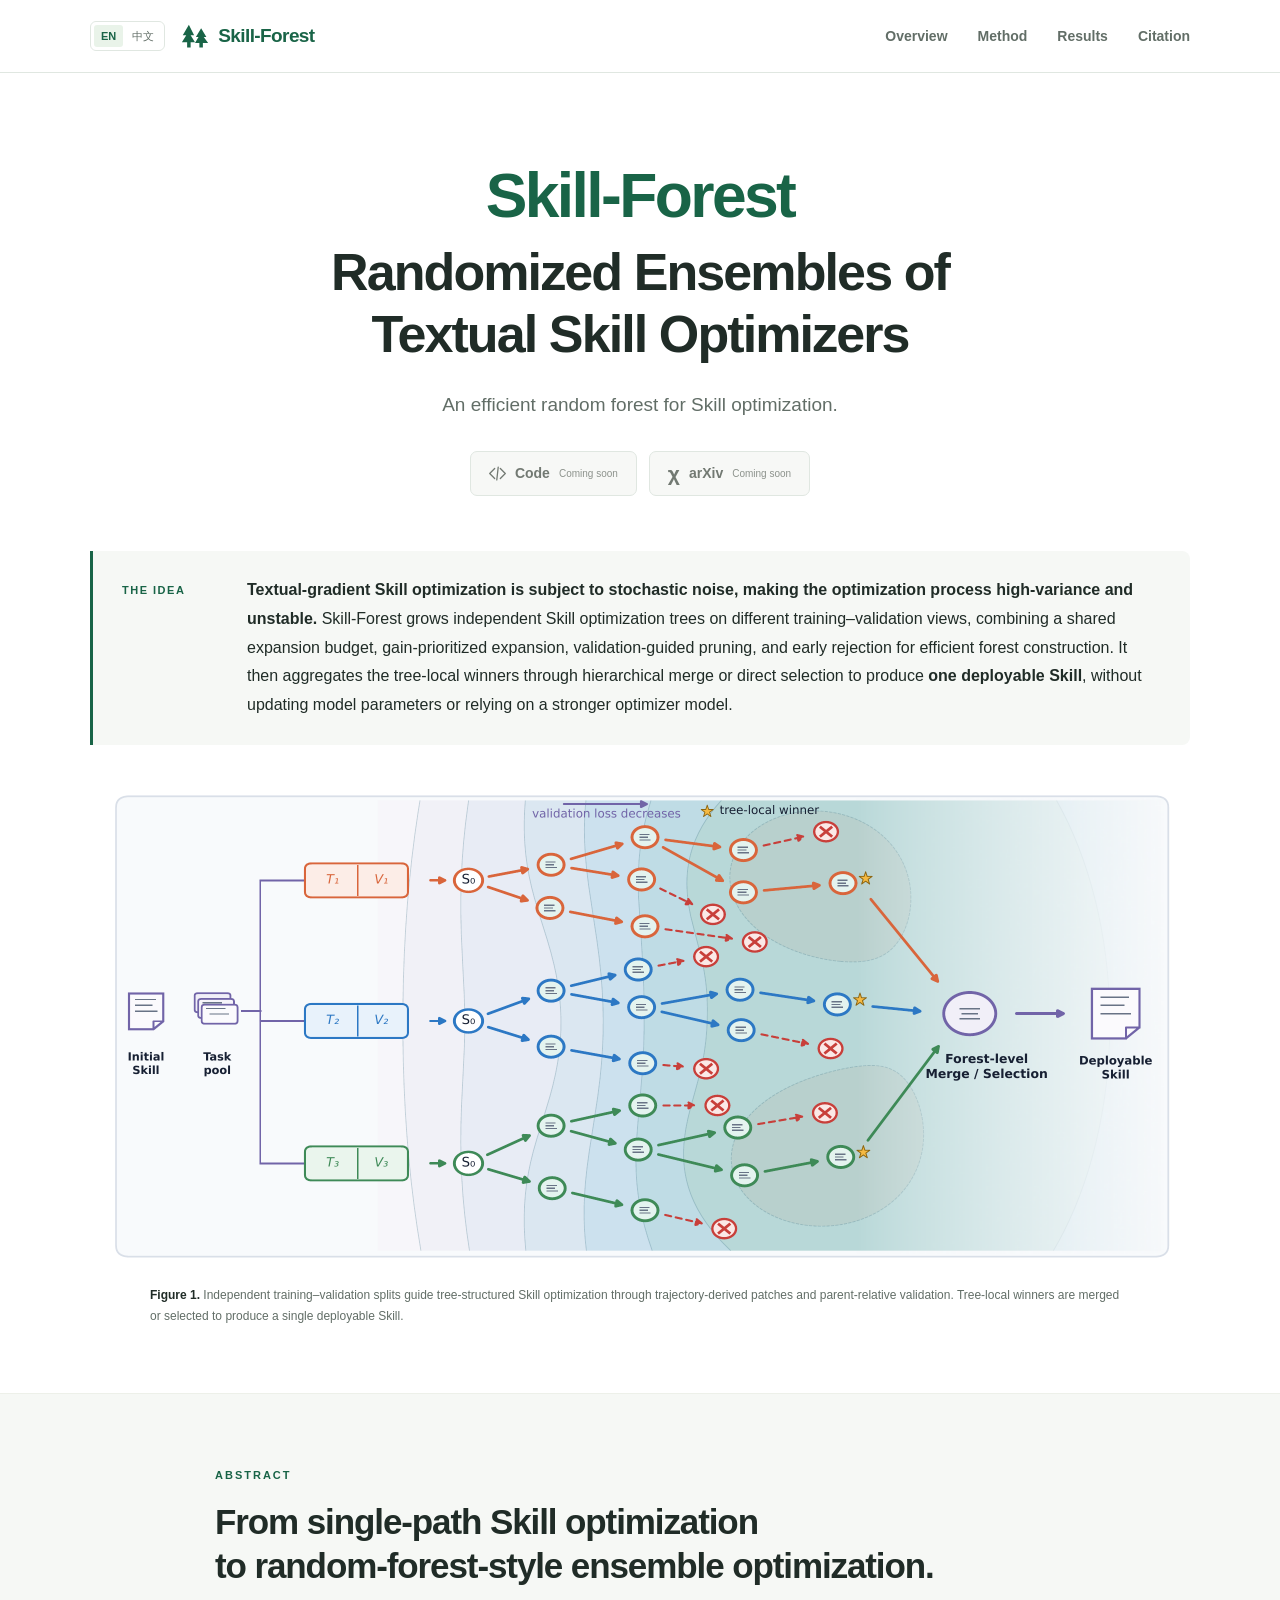
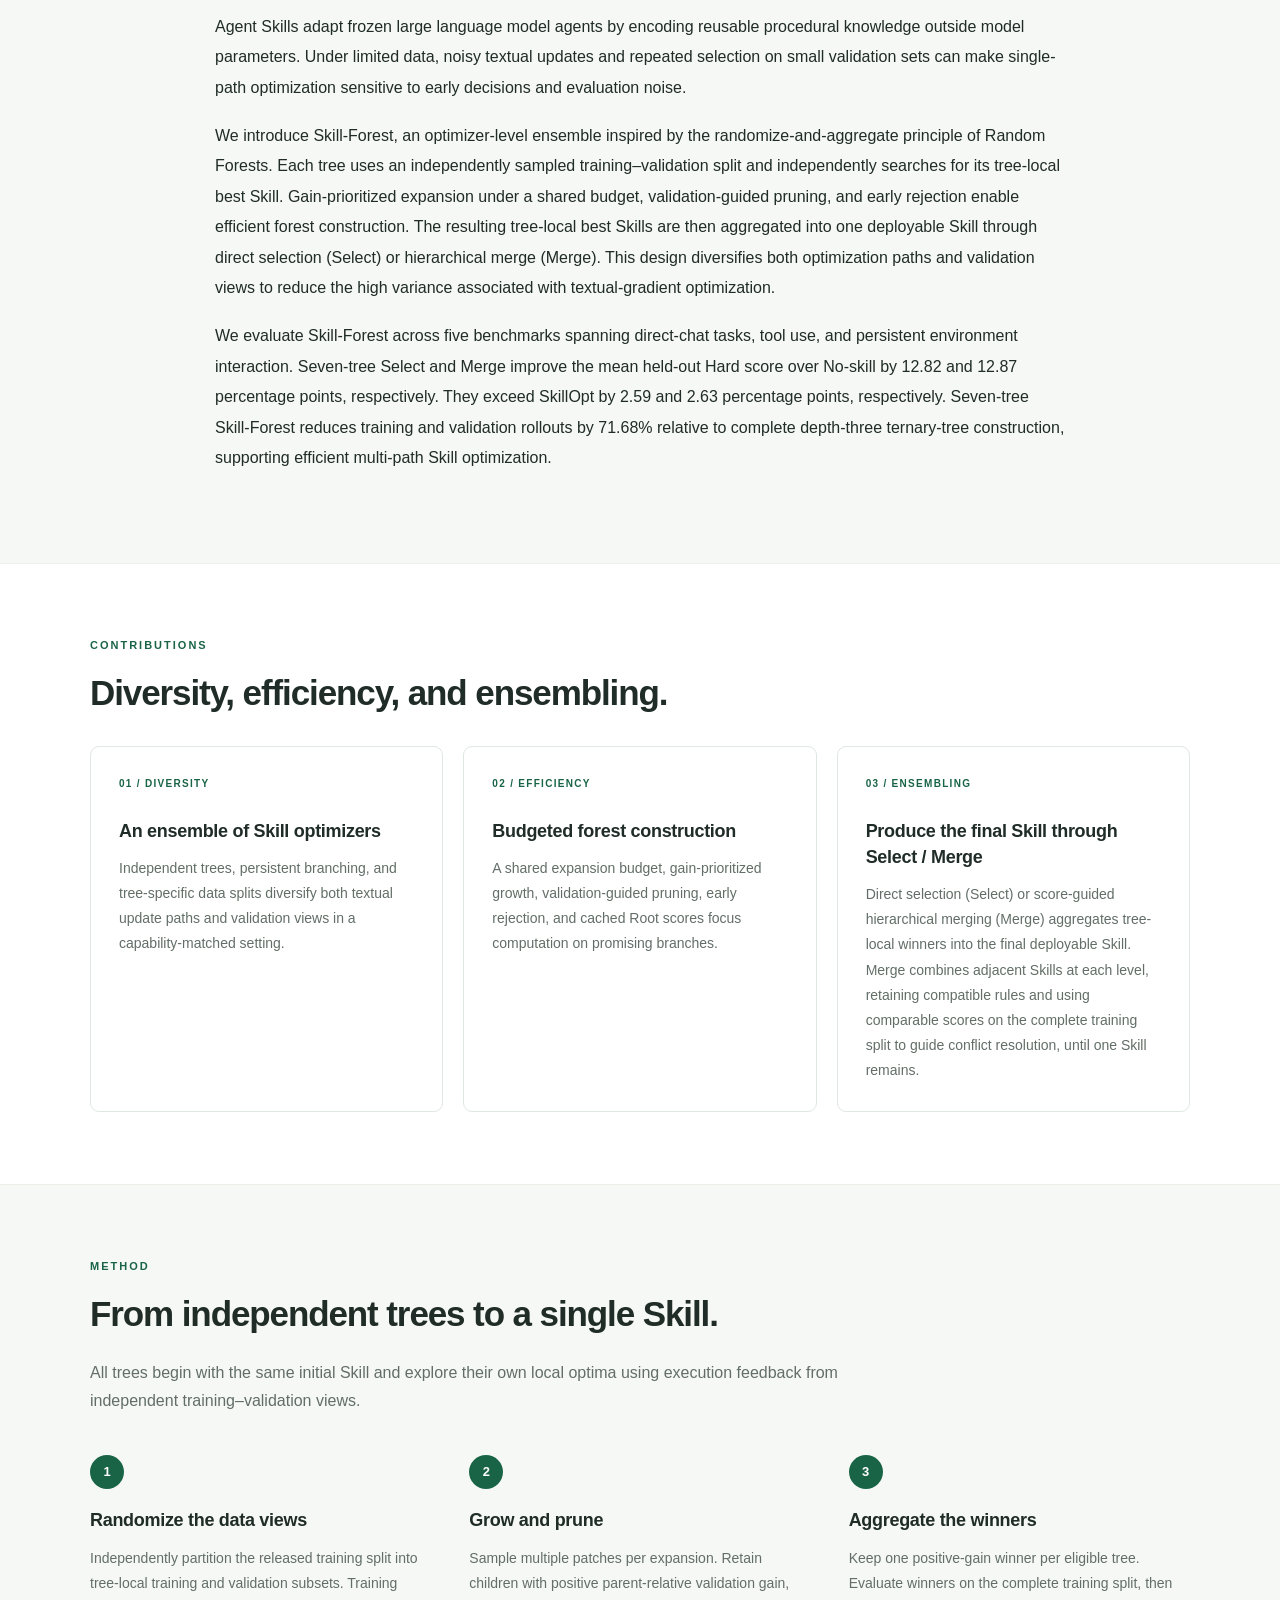
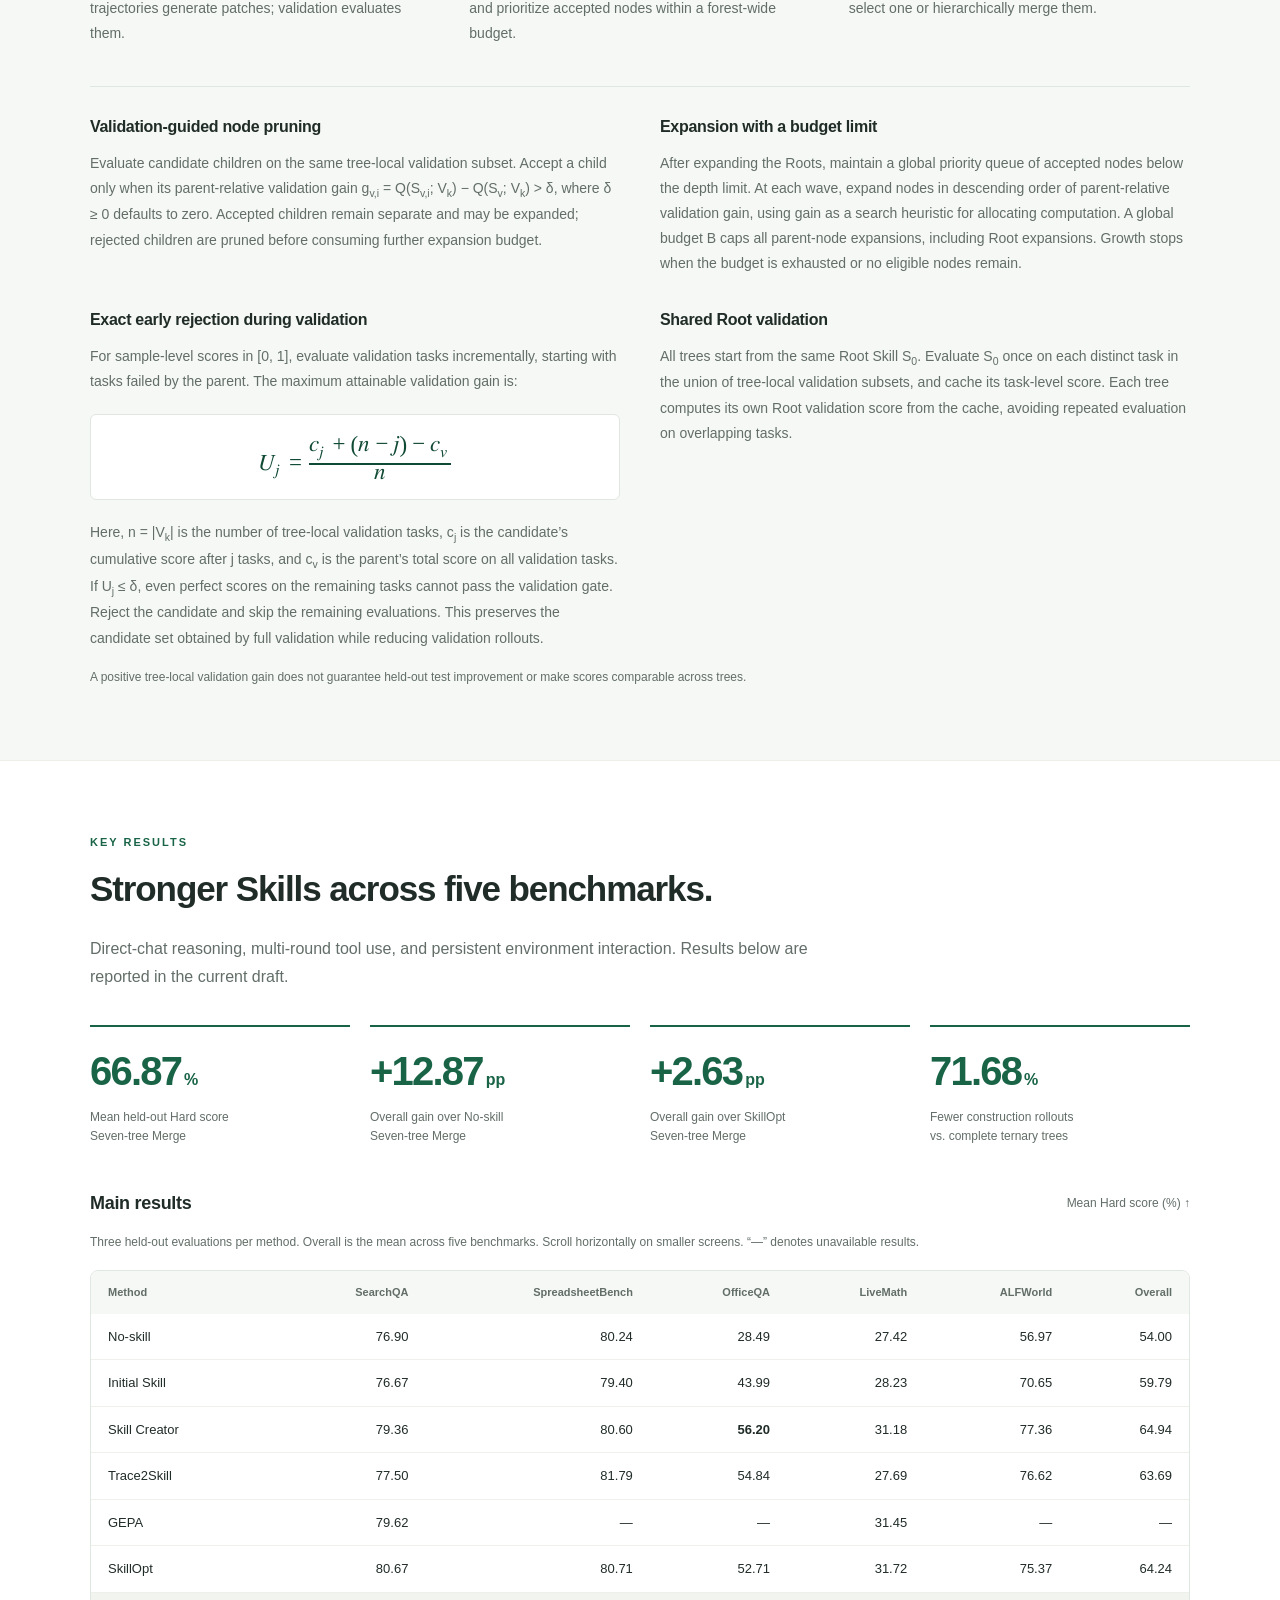
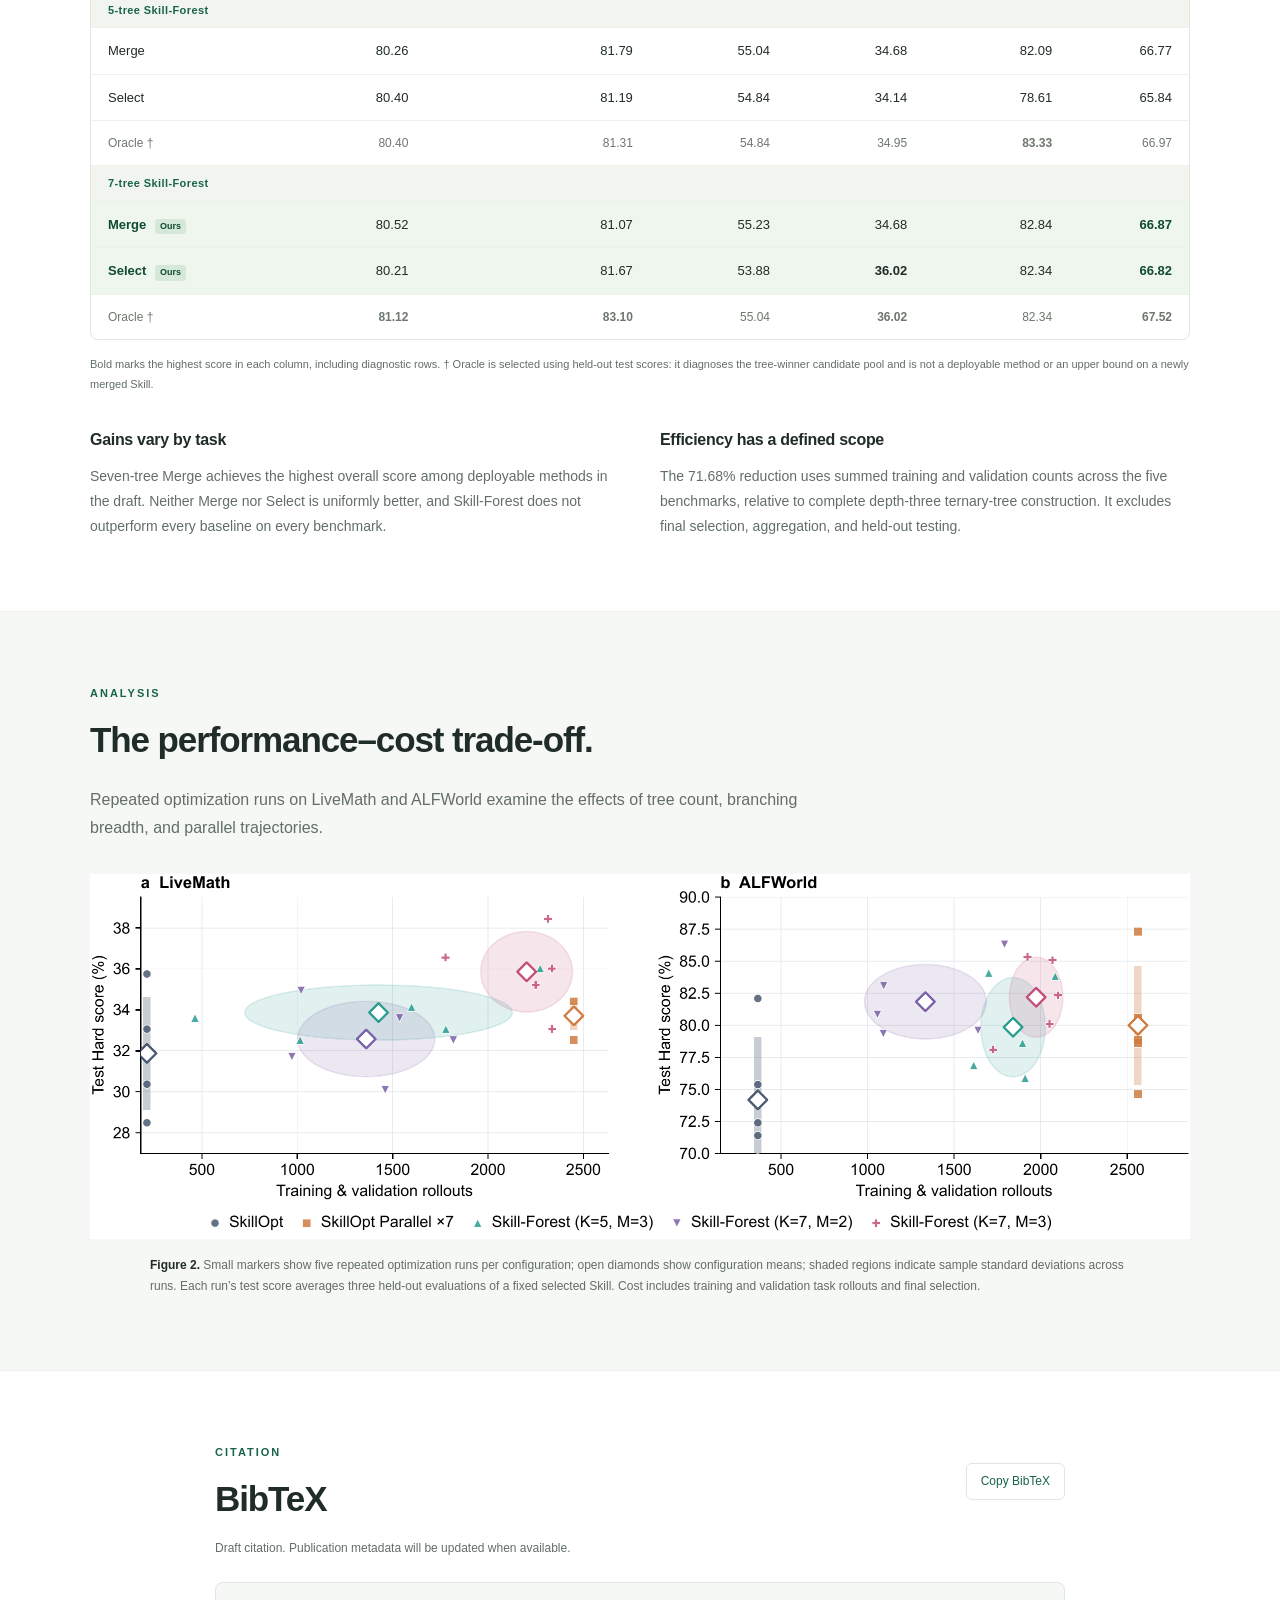
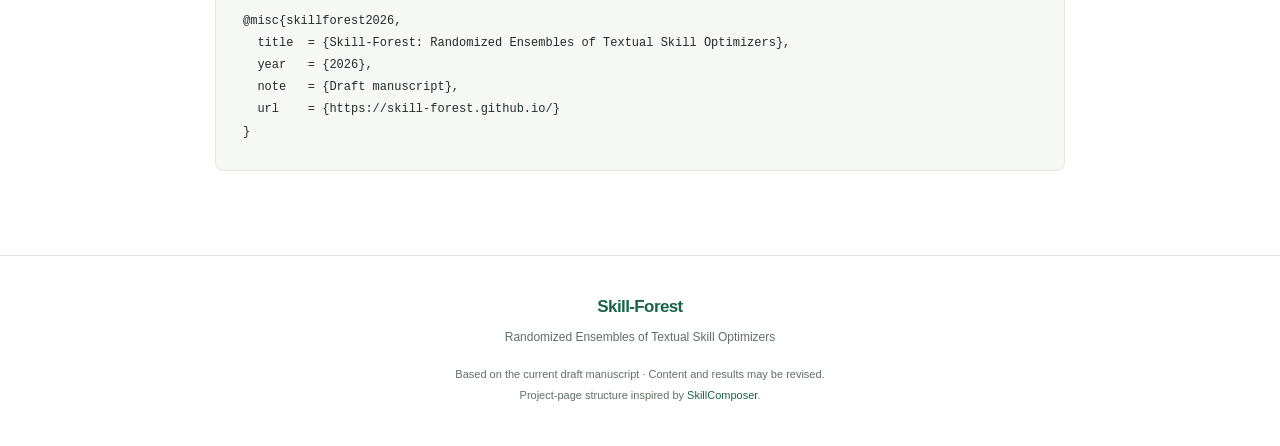
==== website/index.html @ c1d8018d "Document four efficient forest growth methods and early rejection bound" ====
<!doctype html>
<html lang="en">
<head>
  <meta charset="utf-8">
  <meta name="viewport" content="width=device-width, initial-scale=1">
  <meta name="description" content="Skill-Forest: Randomized Ensembles of Textual Skill Optimizers. An optimizer-level ensemble for efficient, execution-grounded Agent Skill optimization.">
  <meta name="theme-color" content="#196447">
  <meta property="og:title" content="Skill-Forest: Randomized Ensembles of Textual Skill Optimizers">
  <meta property="og:description" content="An efficient random forest for Skill optimization.">
  <meta property="og:type" content="website">
  <meta property="og:url" content="https://skill-forest.github.io/">
  <meta property="og:image" content="https://skill-forest.github.io/assets/overview.png">
  <link rel="alternate" hreflang="en" href="https://skill-forest.github.io/">
  <link rel="alternate" hreflang="zh-CN" href="https://skill-forest.github.io/zh.html">
  <title>Skill-Forest | Randomized Ensembles of Textual Skill Optimizers</title>
  <link rel="icon" href="assets/favicon.svg" type="image/svg+xml">
  <link rel="stylesheet" href="styles.css">
  <script src="script.js" defer></script>
</head>
<body>
<a class="skip-link" href="#main">Skip to content</a>
<header class="site-header">
  <nav class="nav container" aria-label="Main navigation">
    <div class="nav-left"><nav class="language-switch" aria-label="Language"><a href="index.html" lang="en" aria-current="page">EN</a><a href="zh.html" lang="zh-CN">中文</a></nav><a class="brand" href="#"><svg viewBox="0 0 32 32" aria-hidden="true"><path d="M9 3 2 15h4L1 23h6v6h4v-6h5l-5-8h4L9 3Zm14 4-6 10h3l-4 7h5v5h4v-5h6l-5-7h3L23 7Z" fill="currentColor"/></svg>Skill-Forest</a></div>
    <div class="nav-links"><a href="#overview">Overview</a><a href="#method">Method</a><a href="#results">Results</a><a href="#citation">Citation</a></div>
  </nav>
</header>
<main id="main">
<section class="hero container">
  <h1><span>Skill-Forest</span><br>Randomized Ensembles of<br class="desktop-break"> Textual Skill Optimizers</h1>
  <p class="hero-description">An efficient random forest for Skill optimization.</p>
  <div class="resource-links">
    <a class="button" id="code-link" aria-disabled="true" role="link" tabindex="0"><svg viewBox="0 0 24 24" aria-hidden="true"><path d="m8 5-7 7 7 7m8-14 7 7-7 7m-3-16-2 18"/></svg>Code <span class="button-tag">Coming soon</span></a>
    <a class="button" id="arxiv-link" aria-disabled="true" role="link" tabindex="0"><span class="arxiv-icon" aria-hidden="true">χ</span>arXiv <span class="button-tag">Coming soon</span></a>
  </div>
</section>
<section class="container overview" id="overview">
  <div class="tldr"><div class="section-label">THE IDEA</div><p><strong>Textual-gradient Skill optimization is subject to stochastic noise, making the optimization process high-variance and unstable.</strong> Skill-Forest grows independent Skill optimization trees on different training–validation views, combining a shared expansion budget, gain-prioritized expansion, validation-guided pruning, and early rejection for efficient forest construction. It then aggregates the tree-local winners through hierarchical merge or direct selection to produce <strong>one deployable Skill</strong>, without updating model parameters or relying on a stronger optimizer model.</p></div>
  <figure class="overview-figure"><a href="assets/overview.png" target="_blank" rel="noopener" aria-label="Open full-size Skill-Forest overview"><img src="assets/overview.png" width="2200" alt="Skill-Forest overview: independent training–validation splits guide branching Skill optimization; tree-local winners are selected or merged into a single Skill."></a><figcaption><span>Figure 1.</span> Independent training–validation splits guide tree-structured Skill optimization through trajectory-derived patches and parent-relative validation. Tree-local winners are merged or selected to produce a single deployable Skill.</figcaption></figure>
</section>
<section class="section soft-section" id="abstract"><div class="container reading-width"><div class="section-label">ABSTRACT</div><h2>From single-path Skill optimization<br>to random-forest-style ensemble optimization.</h2>
<p>Agent Skills adapt frozen large language model agents by encoding reusable procedural knowledge outside model parameters. Under limited data, noisy textual updates and repeated selection on small validation sets can make single-path optimization sensitive to early decisions and evaluation noise.</p>
<p>We introduce Skill-Forest, an optimizer-level ensemble inspired by the randomize-and-aggregate principle of Random Forests. Each tree uses an independently sampled training–validation split and independently searches for its tree-local best Skill. Gain-prioritized expansion under a shared budget, validation-guided pruning, and early rejection enable efficient forest construction. The resulting tree-local best Skills are then aggregated into one deployable Skill through direct selection (Select) or hierarchical merge (Merge). This design diversifies both optimization paths and validation views to reduce the high variance associated with textual-gradient optimization.</p>
<p>We evaluate Skill-Forest across five benchmarks spanning direct-chat tasks, tool use, and persistent environment interaction. Seven-tree Select and Merge improve the mean held-out Hard score over No-skill by 12.82 and 12.87 percentage points, respectively. They exceed SkillOpt by 2.59 and 2.63 percentage points, respectively. Seven-tree Skill-Forest reduces training and validation rollouts by 71.68% relative to complete depth-three ternary-tree construction, supporting efficient multi-path Skill optimization.</p>
</div></section>
<section class="section container" id="contributions"><div class="section-label">CONTRIBUTIONS</div><h2>Diversity, efficiency, and ensembling.</h2><div class="cards">
<article class="card"><div class="card-number">01 / DIVERSITY</div><h3>An ensemble of Skill optimizers</h3><p>Independent trees, persistent branching, and tree-specific data splits diversify both textual update paths and validation views in a capability-matched setting.</p></article>
<article class="card"><div class="card-number">02 / EFFICIENCY</div><h3>Budgeted forest construction</h3><p>A shared expansion budget, gain-prioritized growth, validation-guided pruning, early rejection, and cached Root scores focus computation on promising branches.</p></article>
<article class="card"><div class="card-number">03 / ENSEMBLING</div><h3>Produce the final Skill through Select / Merge</h3><p>Direct selection (Select) or score-guided hierarchical merging (Merge) aggregates tree-local winners into the final deployable Skill. Merge combines adjacent Skills at each level, retaining compatible rules and using comparable scores on the complete training split to guide conflict resolution, until one Skill remains.</p></article>
</div></section>
<section class="section soft-section" id="method"><div class="container"><div class="section-label">METHOD</div><h2>From independent trees to a single Skill.</h2><p class="section-intro">All trees begin with the same initial Skill and explore their own local optima using execution feedback from independent training–validation views.</p><div class="steps">
<article><span class="step-index">1</span><h3>Randomize the data views</h3><p>Independently partition the released training split into tree-local training and validation subsets. Training trajectories generate patches; validation evaluates them.</p></article>
<article><span class="step-index">2</span><h3>Grow and prune</h3><p>Sample multiple patches per expansion. Retain children with positive parent-relative validation gain, and prioritize accepted nodes within a forest-wide budget.</p></article>
<article><span class="step-index">3</span><h3>Aggregate the winners</h3><p>Keep one positive-gain winner per eligible tree. Evaluate winners on the complete training split, then select one or hierarchically merge them.</p></article>
</div><div class="method-detail"><article><h3>Validation-guided node pruning</h3><p>Evaluate candidate children on the same tree-local validation subset. Accept a child only when its parent-relative validation gain g<sub>v,i</sub> = Q(S<sub>v,i</sub>; V<sub>k</sub>) − Q(S<sub>v</sub>; V<sub>k</sub>) &gt; δ, where δ ≥ 0 defaults to zero. Accepted children remain separate and may be expanded; rejected children are pruned before consuming further expansion budget.</p></article><article><h3>Expansion with a budget limit</h3><p>After expanding the Roots, maintain a global priority queue of accepted nodes below the depth limit. At each wave, expand nodes in descending order of parent-relative validation gain, using gain as a search heuristic for allocating computation. A global budget B caps all parent-node expansions, including Root expansions. Growth stops when the budget is exhausted or no eligible nodes remain.</p></article><article><h3>Exact early rejection during validation</h3><p>For sample-level scores in [0, 1], evaluate validation tasks incrementally, starting with tasks failed by the parent. The maximum attainable validation gain is:</p><div class="equation"><math xmlns="http://www.w3.org/1998/Math/MathML" display="block" aria-label="U sub j equals c sub j plus n minus j minus c sub v, divided by n"><mrow><msub><mi>U</mi><mi>j</mi></msub><mo>=</mo><mfrac><mrow><msub><mi>c</mi><mi>j</mi></msub><mo>+</mo><mo>(</mo><mi>n</mi><mo>−</mo><mi>j</mi><mo>)</mo><mo>−</mo><msub><mi>c</mi><mi>v</mi></msub></mrow><mi>n</mi></mfrac></mrow></math></div><p>Here, n = |V<sub>k</sub>| is the number of tree-local validation tasks, c<sub>j</sub> is the candidate’s cumulative score after j tasks, and c<sub>v</sub> is the parent’s total score on all validation tasks. If U<sub>j</sub> ≤ δ, even perfect scores on the remaining tasks cannot pass the validation gate. Reject the candidate and skip the remaining evaluations. This preserves the candidate set obtained by full validation while reducing validation rollouts.</p></article><article><h3>Shared Root validation</h3><p>All trees start from the same Root Skill S<sub>0</sub>. Evaluate S<sub>0</sub> once on each distinct task in the union of tree-local validation subsets, and cache its task-level score. Each tree computes its own Root validation score from the cache, avoiding repeated evaluation on overlapping tasks.</p></article></div><p class="small-note">A positive tree-local validation gain does not guarantee held-out test improvement or make scores comparable across trees.</p></div></section>
<section class="section container" id="results"><div class="section-label">KEY RESULTS</div><h2>Stronger Skills across five benchmarks.</h2><p class="section-intro">Direct-chat reasoning, multi-round tool use, and persistent environment interaction. Results below are reported in the current draft.</p><div class="metrics"><article><strong>66.87<span>%</span></strong><p>Mean held-out Hard score<br>Seven-tree Merge</p></article><article><strong>+12.87<span>pp</span></strong><p>Overall gain over No-skill<br>Seven-tree Merge</p></article><article><strong>+2.63<span>pp</span></strong><p>Overall gain over SkillOpt<br>Seven-tree Merge</p></article><article><strong>71.68<span>%</span></strong><p>Fewer construction rollouts<br>vs. complete ternary trees</p></article></div>
<div class="table-heading"><h3>Main results</h3><span>Mean Hard score (%) ↑</span></div><p class="small-note" id="table-description">Three held-out evaluations per method. Overall is the mean across five benchmarks. Scroll horizontally on smaller screens. “—” denotes unavailable results.</p><div class="table-scroll" tabindex="0" role="region" aria-label="Main results table, horizontally scrollable" aria-describedby="table-description"><table><caption class="sr-only">Main results on five held-out benchmarks from the current Skill-Forest draft</caption><thead><tr><th scope="col">Method</th><th scope="col">SearchQA</th><th scope="col">SpreadsheetBench</th><th scope="col">OfficeQA</th><th scope="col">LiveMath</th><th scope="col">ALFWorld</th><th scope="col">Overall</th></tr></thead><tbody>
<tr><th scope="row">No-skill</th><td>76.90</td><td>80.24</td><td>28.49</td><td>27.42</td><td>56.97</td><td>54.00</td></tr>
<tr><th scope="row">Initial Skill</th><td>76.67</td><td>79.40</td><td>43.99</td><td>28.23</td><td>70.65</td><td>59.79</td></tr>
<tr><th scope="row">Skill Creator</th><td>79.36</td><td>80.60</td><td><strong>56.20</strong></td><td>31.18</td><td>77.36</td><td>64.94</td></tr>
<tr><th scope="row">Trace2Skill</th><td>77.50</td><td>81.79</td><td>54.84</td><td>27.69</td><td>76.62</td><td>63.69</td></tr>
<tr><th scope="row">GEPA</th><td>79.62</td><td>—</td><td>—</td><td>31.45</td><td>—</td><td>—</td></tr>
<tr><th scope="row">SkillOpt</th><td>80.67</td><td>80.71</td><td>52.71</td><td>31.72</td><td>75.37</td><td>64.24</td></tr>
<tr class="group-row"><th colspan="7" scope="colgroup">5-tree Skill-Forest</th></tr>
<tr><th scope="row">Merge</th><td>80.26</td><td>81.79</td><td>55.04</td><td>34.68</td><td>82.09</td><td>66.77</td></tr>
<tr><th scope="row">Select</th><td>80.40</td><td>81.19</td><td>54.84</td><td>34.14</td><td>78.61</td><td>65.84</td></tr>
<tr class="oracle"><th scope="row">Oracle †</th><td>80.40</td><td>81.31</td><td>54.84</td><td>34.95</td><td><strong>83.33</strong></td><td>66.97</td></tr>
<tr class="group-row"><th colspan="7" scope="colgroup">7-tree Skill-Forest</th></tr>
<tr class="highlight"><th scope="row">Merge <span class="row-tag">Ours</span></th><td>80.52</td><td>81.07</td><td>55.23</td><td>34.68</td><td>82.84</td><td>66.87</td></tr>
<tr class="highlight"><th scope="row">Select <span class="row-tag">Ours</span></th><td>80.21</td><td>81.67</td><td>53.88</td><td><strong>36.02</strong></td><td>82.34</td><td>66.82</td></tr>
<tr class="oracle"><th scope="row">Oracle †</th><td><strong>81.12</strong></td><td><strong>83.10</strong></td><td>55.04</td><td><strong>36.02</strong></td><td>82.34</td><td><strong>67.52</strong></td></tr>
</tbody></table></div><p class="table-note">Bold marks the highest score in each column, including diagnostic rows. † Oracle is selected using held-out test scores: it diagnoses the tree-winner candidate pool and is not a deployable method or an upper bound on a newly merged Skill.</p>
<div class="result-notes"><article><h3>Gains vary by task</h3><p>Seven-tree Merge achieves the highest overall score among deployable methods in the draft. Neither Merge nor Select is uniformly better, and Skill-Forest does not outperform every baseline on every benchmark.</p></article><article><h3>Efficiency has a defined scope</h3><p>The 71.68% reduction uses summed training and validation counts across the five benchmarks, relative to complete depth-three ternary-tree construction. It excludes final selection, aggregation, and held-out testing.</p></article></div>
</section>
<section class="section soft-section" id="analysis"><div class="container"><div class="section-label">ANALYSIS</div><h2>The performance–cost trade-off.</h2><p class="section-intro">Repeated optimization runs on LiveMath and ALFWorld examine the effects of tree count, branching breadth, and parallel trajectories.</p><figure><a href="assets/search-cost.png" target="_blank" rel="noopener" aria-label="Open full-size performance and cost analysis"><img src="assets/search-cost.png" width="2200" loading="lazy" alt="Performance versus optimization rollout cost for Skill-Forest and SkillOpt configurations on LiveMath and ALFWorld."></a><figcaption><span>Figure 2.</span> Small markers show five repeated optimization runs per configuration; open diamonds show configuration means; shaded regions indicate sample standard deviations across runs. Each run’s test score averages three held-out evaluations of a fixed selected Skill. Cost includes training and validation task rollouts and final selection.</figcaption></figure></div></section>
<section class="section container reading-width" id="citation"><div class="citation-heading"><div><div class="section-label">CITATION</div><h2>BibTeX</h2></div><button class="copy-button" type="button" id="copy-citation">Copy BibTeX</button></div><p class="small-note">Draft citation. Publication metadata will be updated when available.</p><pre><code id="bibtex">@misc{skillforest2026,
  title  = {Skill-Forest: Randomized Ensembles of Textual Skill Optimizers},
  year   = {2026},
  note   = {Draft manuscript},
  url    = {https://skill-forest.github.io/}
}</code></pre><p class="sr-only" id="copy-status" role="status" aria-live="polite"></p></section>
</main>
<footer><div class="container"><a class="brand" href="#">Skill-Forest</a><p>Randomized Ensembles of Textual Skill Optimizers</p><p class="footer-note">Based on the current draft manuscript · Content and results may be revised.<br>Project-page structure inspired by <a href="https://skill-composer.github.io/" target="_blank" rel="noopener">SkillComposer</a>.</p></div></footer>
</body>
</html>
---- website/styles.css ----
:root{--green:#196447;--green-dark:#114a34;--ink:#202c27;--muted:#626e67;--line:#e0e7e1;--soft:#f6f8f5;--accent:#e9f3e9;--width:1100px}*{box-sizing:border-box}html{scroll-behavior:smooth;scroll-padding-top:90px}body{margin:0;color:var(--ink);background:#fff;font-family:Inter,-apple-system,BlinkMacSystemFont,"Segoe UI",Arial,sans-serif;font-size:16px;line-height:1.75}a{color:var(--green);text-decoration:none}a:hover{text-decoration:underline}button{font:inherit}svg{display:block}img{display:block;max-width:100%;height:auto}.container{width:min(var(--width),calc(100% - 64px));margin-inline:auto}.reading-width{max-width:850px}.site-header{position:sticky;top:0;z-index:10;background:rgba(255,255,255,.96);border-bottom:1px solid var(--line);backdrop-filter:blur(12px)}.nav{display:flex;justify-content:space-between;align-items:center;height:72px}.brand{display:inline-flex;align-items:center;gap:9px;color:var(--green);font-size:19px;font-weight:750;letter-spacing:-.6px}.brand svg{width:28px;height:28px}.nav-links{display:flex;gap:30px}.nav-links a{font-size:14px;color:var(--muted);font-weight:550}.nav-links a:hover,.nav-links a[aria-current]{color:var(--green)}.hero{text-align:center;padding:64px 0 55px;position:relative}.eyebrow{display:flex;justify-content:center;align-items:center;gap:9px;font-size:12px;font-weight:650;letter-spacing:.7px;text-transform:uppercase;color:var(--green)}.status-dot{width:7px;height:7px;border-radius:50%;background:var(--green)}.badge{font-size:10px;background:var(--accent);padding:3px 9px;border-radius:20px;margin-left:8px;letter-spacing:.4px}h1{font-size:clamp(32px,4.3vw,52px);line-height:1.2;font-weight:720;letter-spacing:-1.9px;margin:22px 0}h1>span{color:var(--green);font-size:1.2em;display:inline-block;margin-bottom:7px;letter-spacing:-2.6px}.hero-description{font-size:19px;color:var(--muted);margin:21px 0 30px}.authors{font-size:16px;line-height:2.05}.authors span{display:inline-block;margin-left:15px}sup{font-size:10px;vertical-align:super;margin-left:2px;color:var(--green)}.affiliations{font-size:12px;color:var(--muted);margin:13px 0 0;line-height:1.9}.affiliations span{display:inline-block;margin:0 8px}.author-note{font-size:11px;color:var(--muted);margin:12px 0 24px}.resource-links{display:flex;justify-content:center;flex-wrap:wrap;gap:12px}.button{display:inline-flex;align-items:center;justify-content:center;gap:9px;padding:11px 18px;border:1px solid var(--line);border-radius:7px;background:white;color:var(--ink);font-size:14px;font-weight:600;line-height:1.5;transition:background .2s,transform .2s}.button:hover{text-decoration:none;transform:translateY(-2px)}.button svg{width:17px;height:17px;fill:none;stroke:currentColor;stroke-width:1.8;stroke-linecap:round;stroke-linejoin:round}.button.primary{background:var(--green);color:#fff;border-color:var(--green)}.button.primary:hover{background:var(--green-dark)}.button-tag{font-size:10px;opacity:.8;font-weight:450}.button[aria-disabled="true"]{color:#727972;background:#f7f8f6;cursor:default}.button[aria-disabled="true"]:hover{transform:none}.arxiv-icon{font-size:21px;line-height:1}.mobile-break{display:none}.overview{padding-bottom:65px}.tldr{display:grid;grid-template-columns:105px 1fr;gap:20px;background:var(--soft);border-left:3px solid var(--green);border-radius:0 8px 8px 0;padding:25px 29px;margin-bottom:34px}.tldr p{margin:0;font-size:16px;line-height:1.8}.section-label{font-size:11px;font-weight:750;letter-spacing:2px;color:var(--green);margin-bottom:15px}.tldr .section-label{padding-top:5px;letter-spacing:1.5px}figure{margin:28px 0 0}figure a{display:block}figcaption{font-size:12px;color:var(--muted);line-height:1.8;margin:16px auto 0;max-width:980px}figcaption span{font-weight:700;color:var(--ink)}.section{padding-top:72px;padding-bottom:72px}.soft-section{background:var(--soft);border-block:1px solid #edf0e9}h2{font-size:clamp(27px,3vw,35px);font-weight:650;letter-spacing:-1.1px;line-height:1.25;margin:0 0 24px}h3{font-size:18px;line-height:1.45;letter-spacing:-.3px;margin:0 0 12px;font-weight:650}p{margin:0 0 18px}.section-intro{color:var(--muted);max-width:760px;margin-bottom:32px}.reading-width p{line-height:1.9}.cards{display:grid;grid-template-columns:repeat(3,1fr);gap:20px;margin-top:32px}.card{border:1px solid var(--line);padding:28px;border-radius:9px}.card-number{font-size:10px;font-weight:700;color:var(--green);letter-spacing:1.3px;margin-bottom:25px}.card p,.steps p,.method-detail p,.result-notes p{font-size:14px;color:var(--muted);line-height:1.8;margin-bottom:0}.steps{display:grid;grid-template-columns:repeat(3,1fr);gap:38px;margin:40px 0}.step-index{display:flex;width:34px;height:34px;align-items:center;justify-content:center;background:var(--green);color:white;border-radius:50%;font-size:13px;font-weight:700;margin-bottom:18px}.method-detail{display:grid;grid-template-columns:1fr 1fr;gap:40px;border-top:1px solid var(--line);padding-top:28px}.method-detail h3{font-size:16px}.config-strip{display:grid;grid-template-columns:repeat(5,1fr);border:1px solid var(--line);border-radius:7px;background:white;margin-top:30px;padding:20px 10px}.config-strip span{font-size:11px;text-align:center;color:var(--muted);border-right:1px solid var(--line)}.config-strip span:last-child{border:0}.config-strip strong{display:block;font-size:14px;color:var(--green);margin-bottom:4px}.small-note{font-size:12px;color:var(--muted);margin:16px 0 0}.metrics{display:grid;grid-template-columns:repeat(4,1fr);gap:20px;margin:34px 0 44px}.metrics article{border-top:2px solid var(--green);padding-top:20px}.metrics strong{font-size:40px;letter-spacing:-1.8px;color:var(--green);font-weight:650;line-height:1.2}.metrics strong span{font-size:16px;letter-spacing:0;margin-left:3px}.metrics p{font-size:12px;color:var(--muted);line-height:1.6;margin-top:13px;margin-bottom:0}.table-heading{display:flex;justify-content:space-between;align-items:center}.table-heading h3{margin:0}.table-heading>span{font-size:12px;color:var(--muted)}.table-scroll{overflow-x:auto;border:1px solid var(--line);border-radius:8px;margin-top:17px}table{width:100%;border-collapse:collapse;white-space:nowrap;text-align:right;font-size:13px;line-height:1.5}th,td{padding:13px 17px;border-bottom:1px solid #edf0eb}thead{background:var(--soft);font-size:11px;color:var(--muted)}thead th{font-weight:650}th:first-child{text-align:left}tbody th{font-weight:500}tr:last-child th,tr:last-child td{border-bottom:0}.group-row th{background:#f2f5ef;color:var(--green);font-size:11px;font-weight:700;padding-block:9px;letter-spacing:.4px}.highlight{background:#eef6ee}.highlight th,.highlight td:last-child{font-weight:700;color:var(--green-dark)}.oracle{color:#6e776e;font-size:12px}.row-tag{display:inline-block;font-size:9px;padding:1px 5px;background:#d6e9d9;border-radius:3px;margin-left:5px}.table-note{font-size:11px;line-height:1.8;color:var(--muted);margin-top:15px}.result-notes{display:grid;grid-template-columns:1fr 1fr;gap:40px;margin-top:34px}.result-notes h3{font-size:16px}.citation-heading{display:flex;align-items:center;justify-content:space-between}.citation-heading h2{margin:0}.copy-button{border:1px solid var(--line);background:white;border-radius:6px;padding:7px 14px;font-size:12px;cursor:pointer;color:var(--green)}.copy-button:hover{background:var(--accent)}pre{padding:27px;background:var(--soft);border:1px solid var(--line);border-radius:8px;font-size:12px;line-height:1.85;overflow-x:auto;margin-top:22px}code{font-family:ui-monospace,SFMono-Regular,Consolas,monospace}footer{border-top:1px solid var(--line);padding:36px 0 40px;text-align:center}footer .brand{font-size:17px}footer p{font-size:12px;color:var(--muted);margin:6px 0 16px}.footer-note{font-size:11px;line-height:1.9;margin-bottom:0}.skip-link{position:fixed;top:-100px;left:20px;background:var(--green);color:white;z-index:100;padding:10px}.skip-link:focus{top:8px}.sr-only{position:absolute;width:1px;height:1px;padding:0;margin:-1px;overflow:hidden;clip:rect(0,0,0,0);white-space:nowrap;border:0}:focus-visible{outline:3px solid #65a981;outline-offset:4px}@media(max-width:900px){.container{width:calc(100% - 44px)}.cards{gap:14px}.card{padding:22px}.steps{gap:24px}.metrics strong{font-size:34px}.config-strip strong{font-size:12px}}@media(max-width:640px){html{scroll-padding-top:74px}.container{width:calc(100% - 36px)}.nav{height:62px}.brand{font-size:17px}.brand svg{width:24px}.nav-links{gap:15px}.nav-links a{font-size:11px}.nav-links a:first-child{display:none}.hero{padding-top:39px;padding-bottom:36px}.eyebrow{font-size:10px;letter-spacing:.5px}.badge{font-size:9px;margin-left:0}h1{font-size:31px;letter-spacing:-1px;line-height:1.22}h1>span{letter-spacing:-1.6px}.desktop-break{display:none}.mobile-break{display:block}.hero-description{font-size:16px;line-height:1.7;margin-bottom:22px}.authors{font-size:13px;line-height:2.2}.authors span{margin-left:8px}.affiliations{font-size:10px}.affiliations span{margin:0 3px}.author-note{font-size:10px}.resource-links{gap:8px}.button{padding:10px 12px;font-size:12px;gap:6px}.button-tag{font-size:9px}.tldr{display:block;padding:21px}.tldr .section-label{padding-top:0;margin-bottom:8px}.tldr p{font-size:14px}.overview{padding-bottom:40px}figcaption{font-size:11px}.section{padding-block:44px}h2{font-size:27px}.reading-width p{font-size:14px}.section-intro{font-size:14px}.cards,.steps,.method-detail,.result-notes{grid-template-columns:1fr;gap:22px}.card-number{margin-bottom:15px}.steps{margin:28px 0}.steps article{position:relative;padding-left:49px}.step-index{position:absolute;left:0;top:2px}.steps h3{font-size:17px}.method-detail{gap:24px}.config-strip{grid-template-columns:repeat(2,1fr);padding:7px}.config-strip span{padding:10px;border:0}.config-strip span:last-child{grid-column:1/-1}.metrics{grid-template-columns:repeat(2,1fr);gap:25px 20px;margin:25px 0 32px}.metrics strong{font-size:36px}.table-heading>span{font-size:10px}th,td{padding:11px 14px}.citation-heading{align-items:end}pre{padding:19px;font-size:11px}footer{padding-block:28px}}@media(prefers-reduced-motion:reduce){html{scroll-behavior:auto}.button{transition:none}}
/* Language navigation stays beside the project identity at the top left. */
.nav-left{display:flex;align-items:center;gap:16px}.language-switch{display:flex;gap:2px;padding:3px;border:1px solid var(--line);border-radius:6px;line-height:1.5}.language-switch a{padding:3px 7px;font-size:11px;color:var(--muted);border-radius:3px}.language-switch a[aria-current="page"]{background:var(--accent);color:var(--green);font-weight:700}.language-switch a:hover{text-decoration:none;background:var(--soft)}html[lang="zh-CN"] body{font-family:-apple-system,BlinkMacSystemFont,"Segoe UI","PingFang SC","Microsoft YaHei",sans-serif}html[lang="zh-CN"] h1,html[lang="zh-CN"] h2,html[lang="zh-CN"] h3{letter-spacing:0}html[lang="zh-CN"] .metrics strong span{font-size:12px}@media(max-width:640px){.nav-left{gap:9px}.nav-left .brand{font-size:14px;gap:5px}.nav-left .brand svg{width:20px}.language-switch a{padding:3px 5px;font-size:10px}.nav-links{gap:12px}}@media(max-width:360px){.nav-left .brand svg{display:none}.nav-links{gap:8px}}
.method-detail{row-gap:32px}.method-detail .equation{margin:20px 0;padding:20px 12px;background:#fff;border:1px solid var(--line);border-radius:6px;font-size:23px;color:var(--green-dark)}.method-detail sub{font-size:.75em}.method-detail math{font-family:"Cambria Math",STIX Two Math,serif}
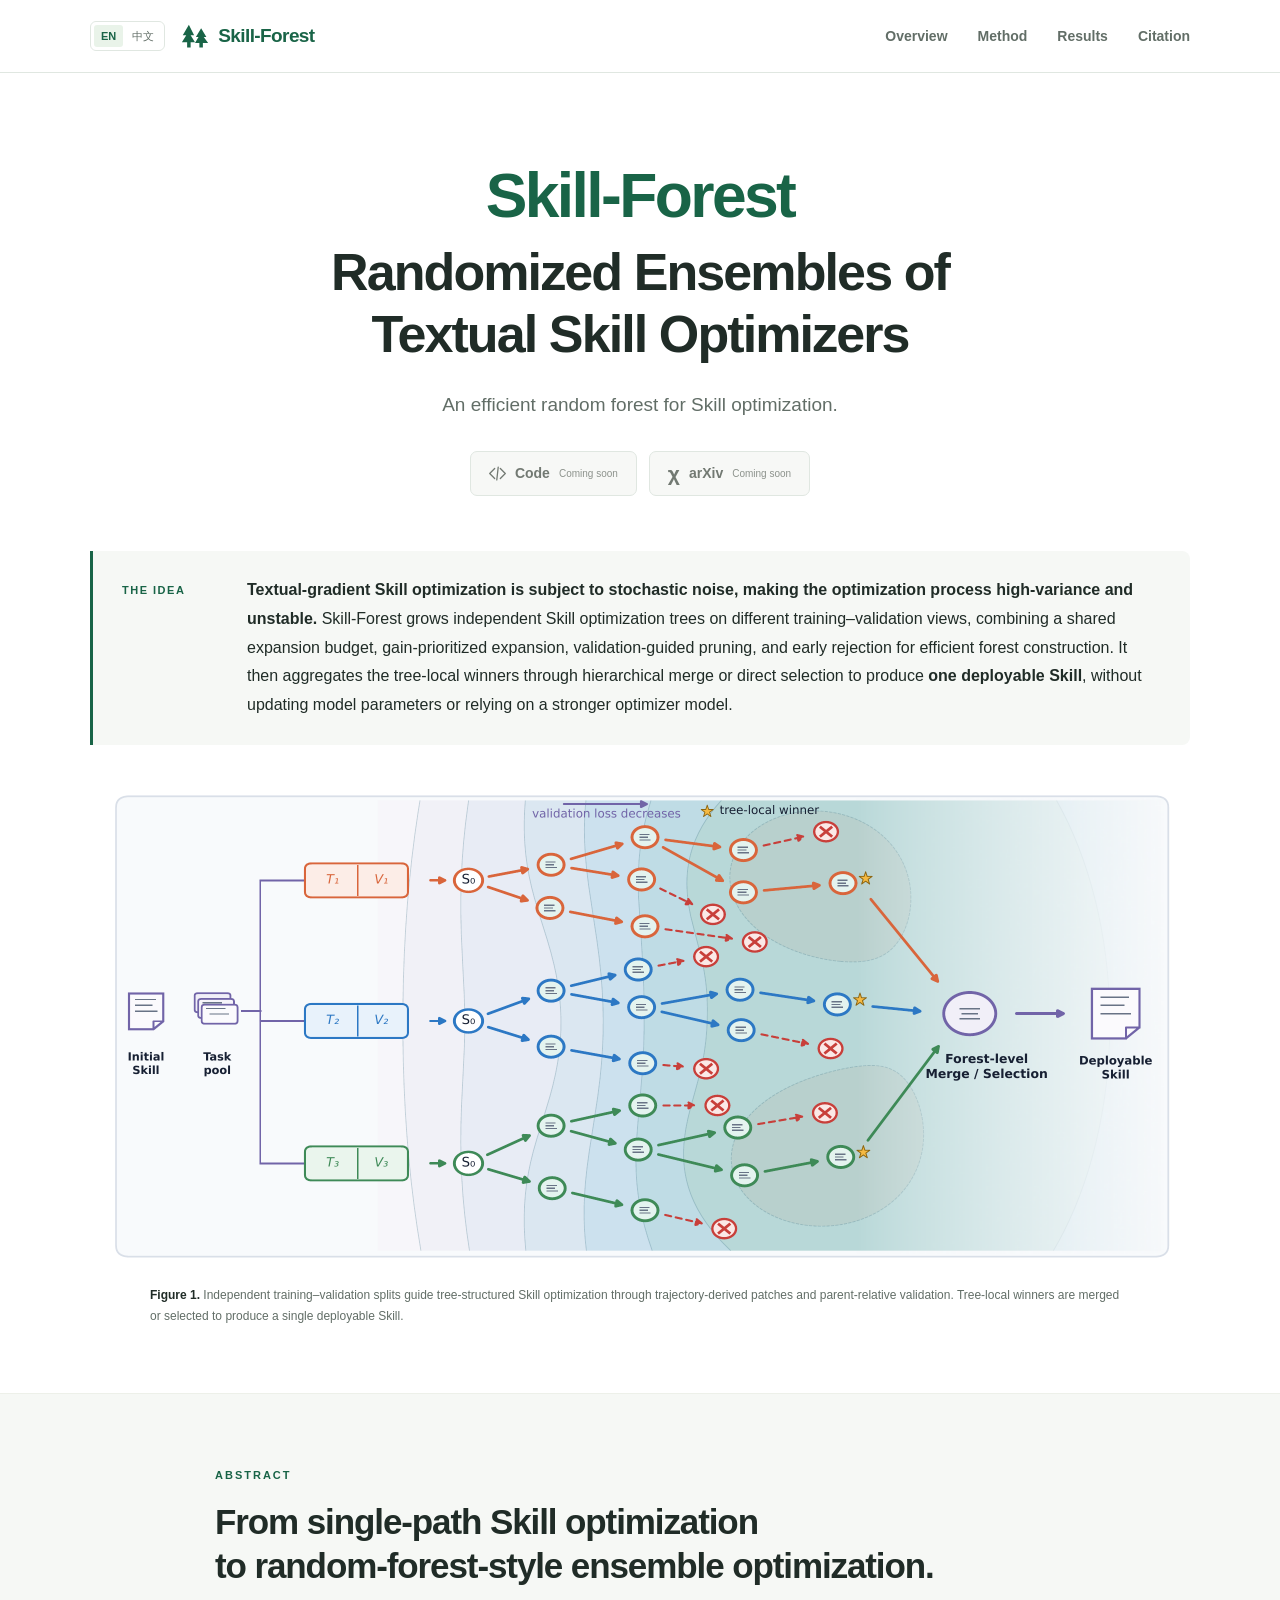
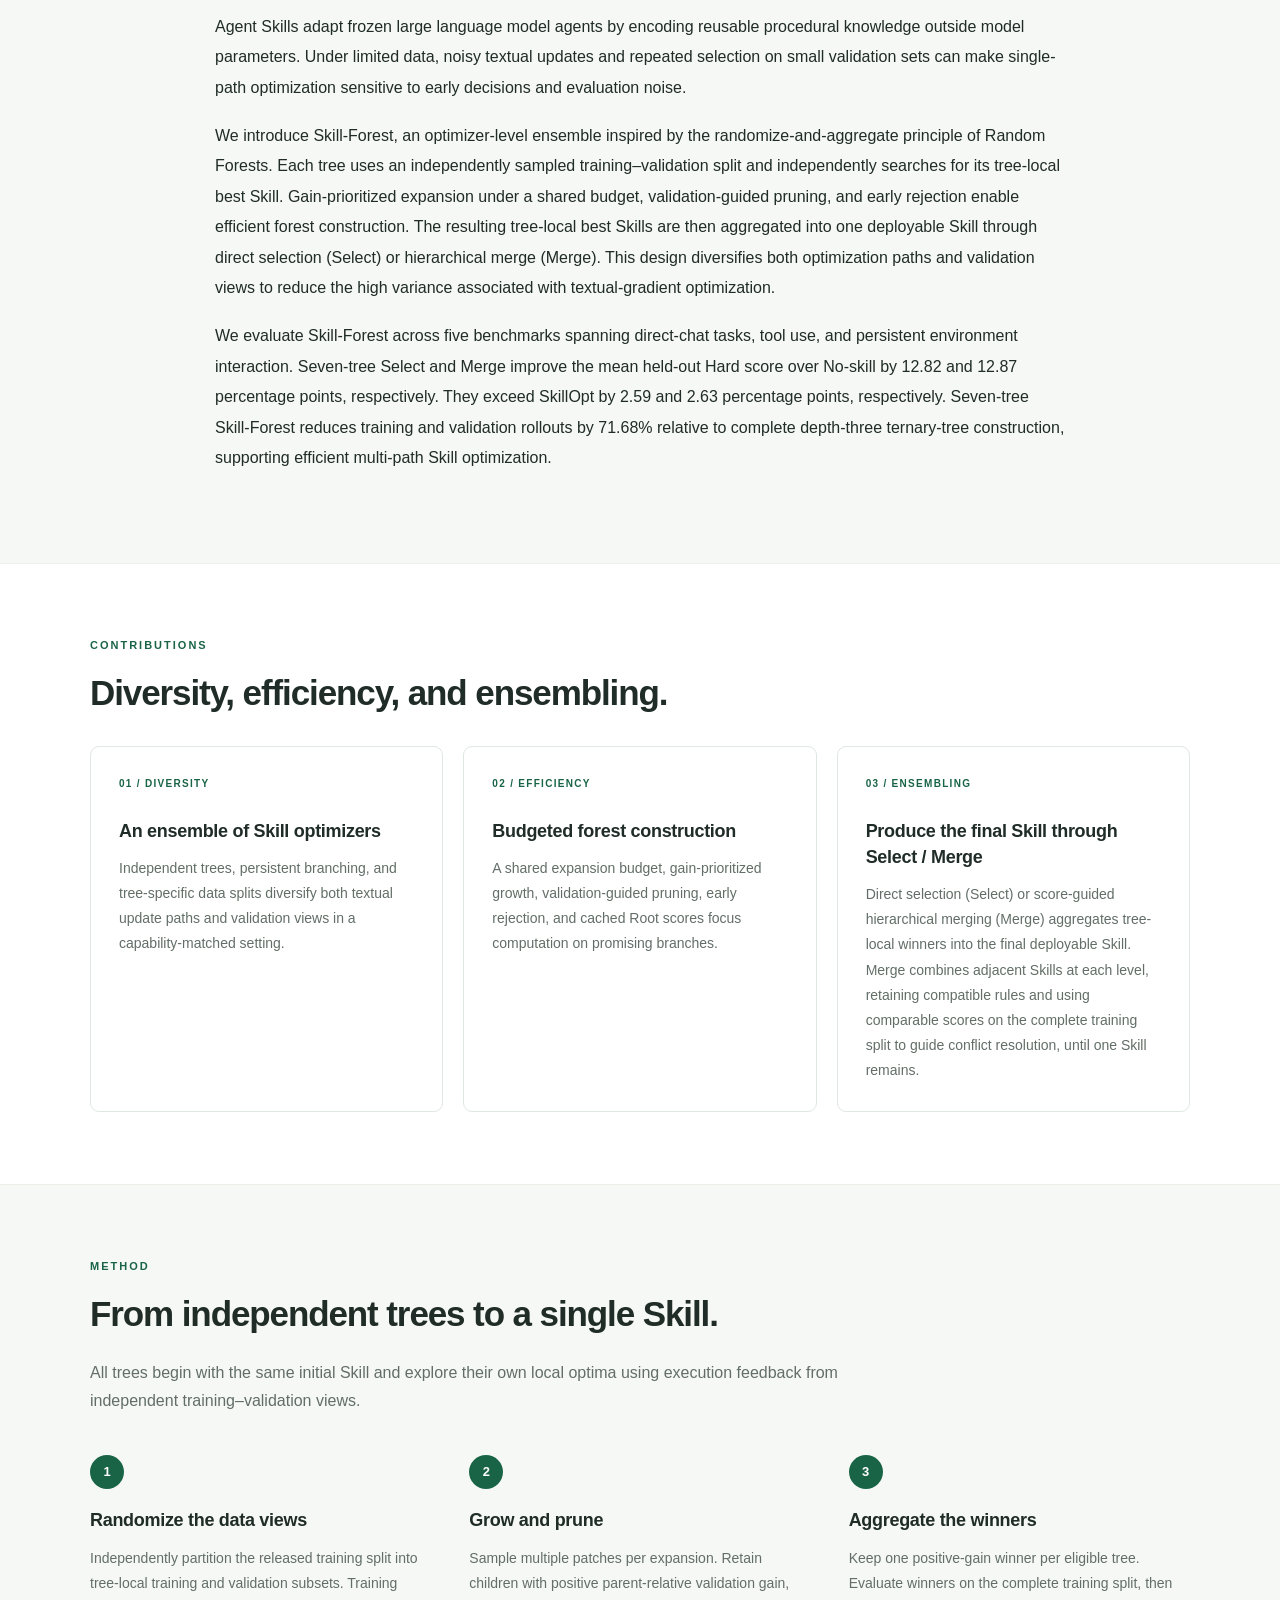
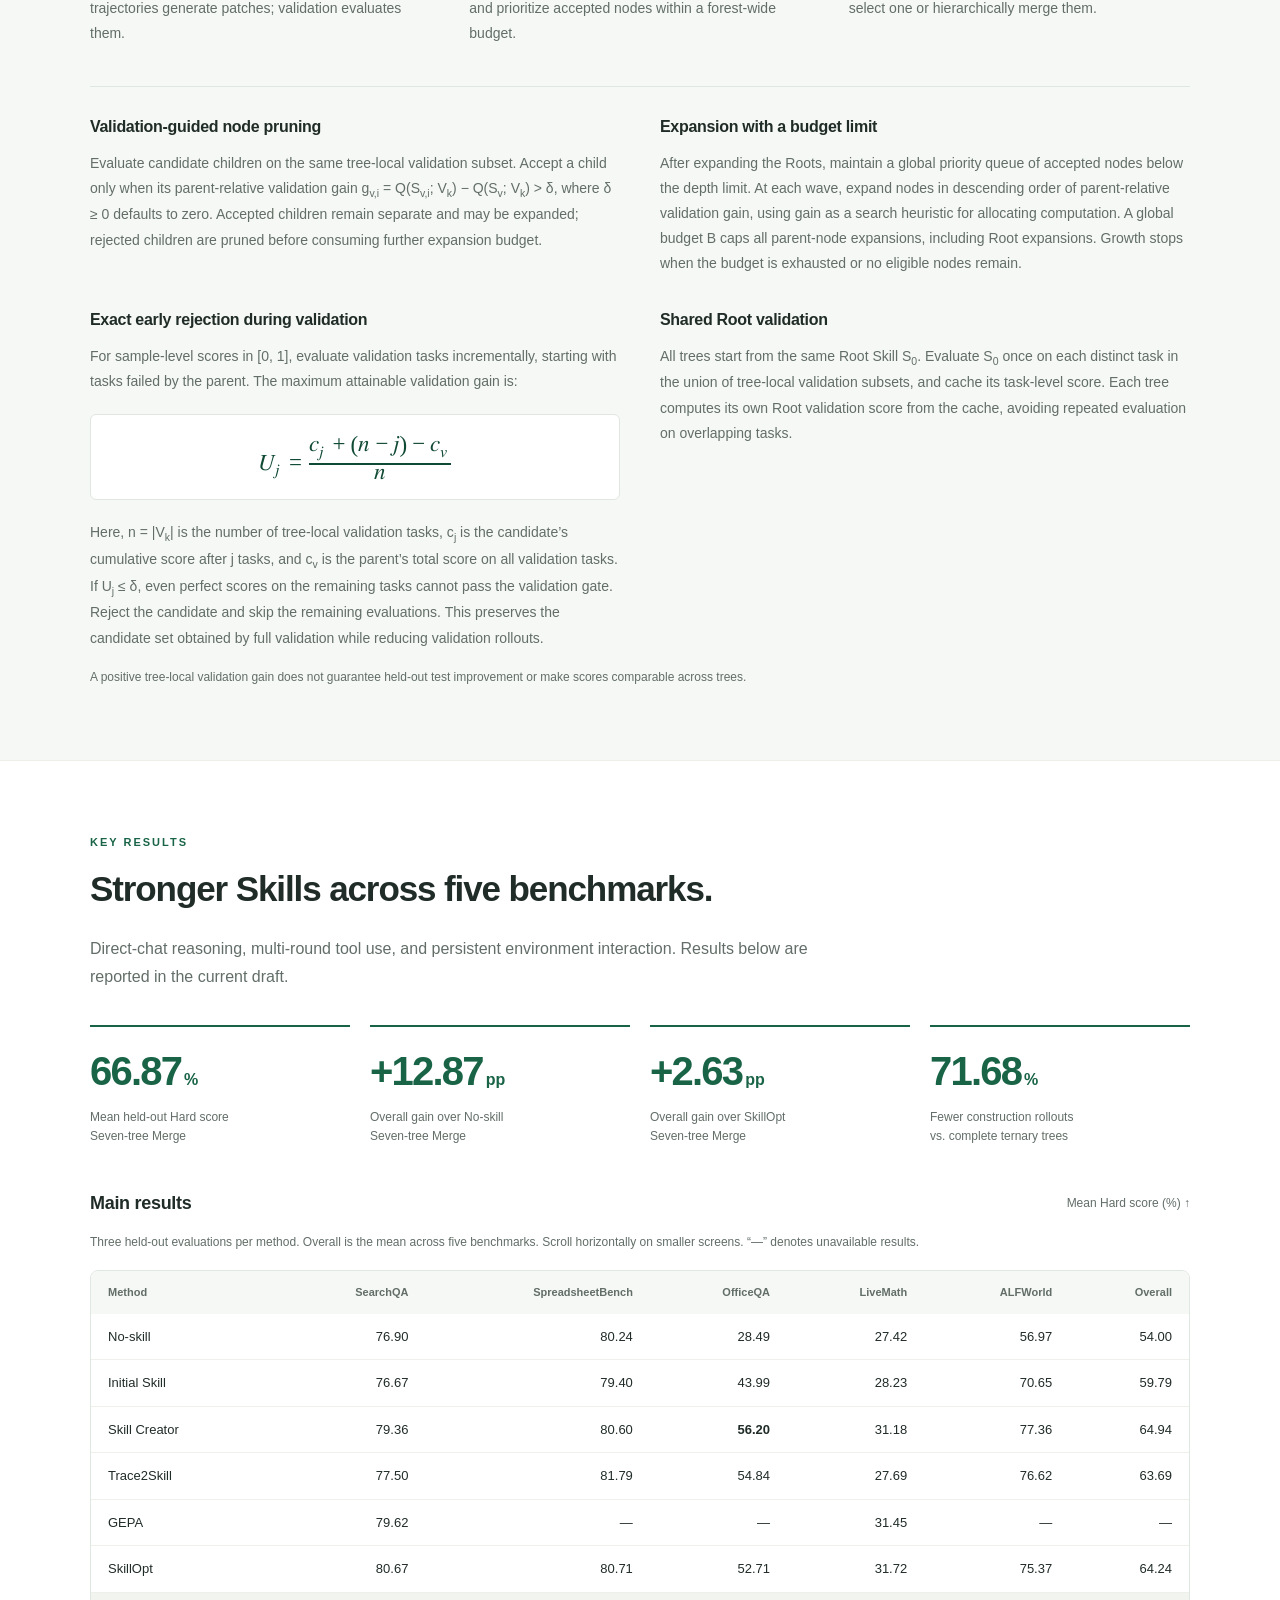
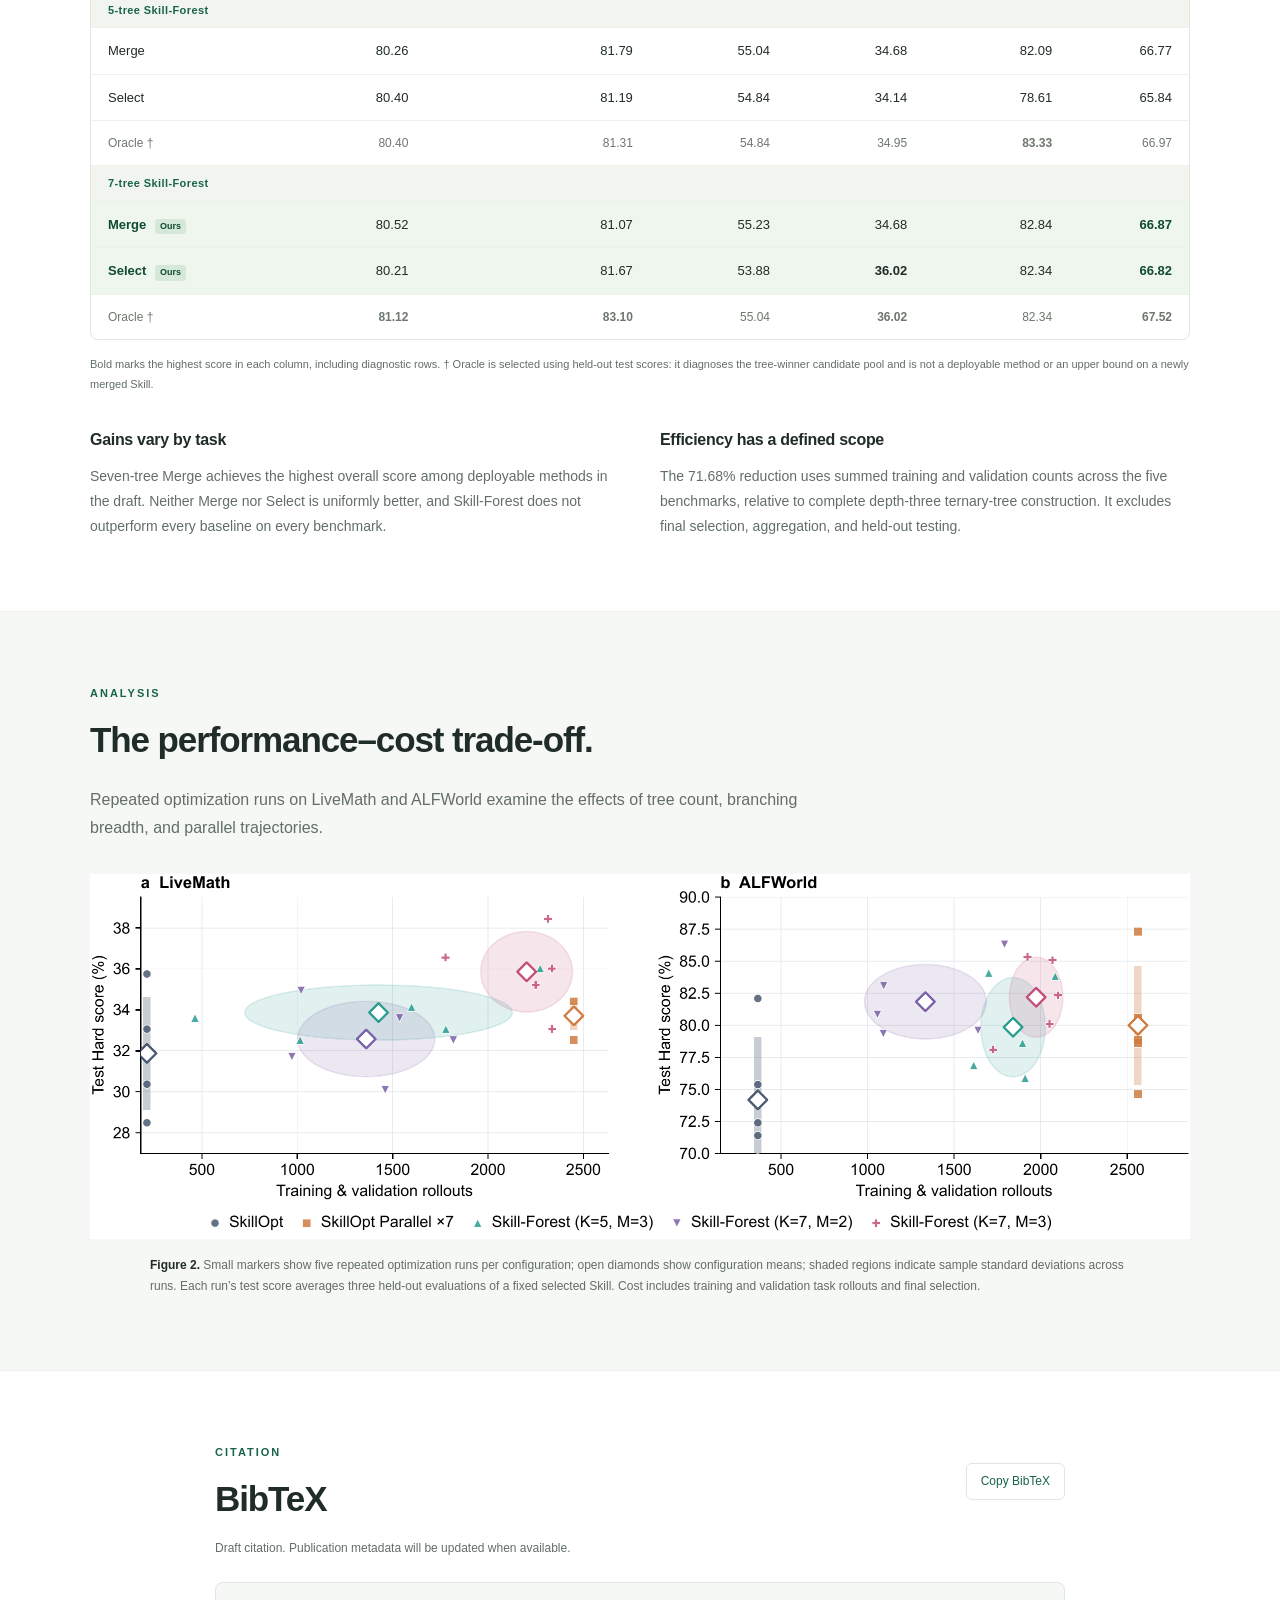
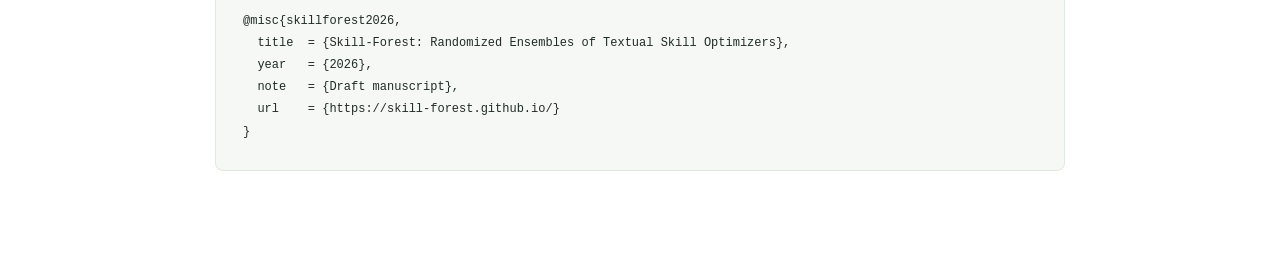
==== commit 111ed0d6: "Remove project page footer in both languages" ====
--- a/website/index.html
+++ b/website/index.html
@@ -80,6 +80,5 @@
   url    = {https://skill-forest.github.io/}
 }</code></pre><p class="sr-only" id="copy-status" role="status" aria-live="polite"></p></section>
 </main>
-<footer><div class="container"><a class="brand" href="#">Skill-Forest</a><p>Randomized Ensembles of Textual Skill Optimizers</p><p class="footer-note">Based on the current draft manuscript · Content and results may be revised.<br>Project-page structure inspired by <a href="https://skill-composer.github.io/" target="_blank" rel="noopener">SkillComposer</a>.</p></div></footer>
 </body>
 </html>
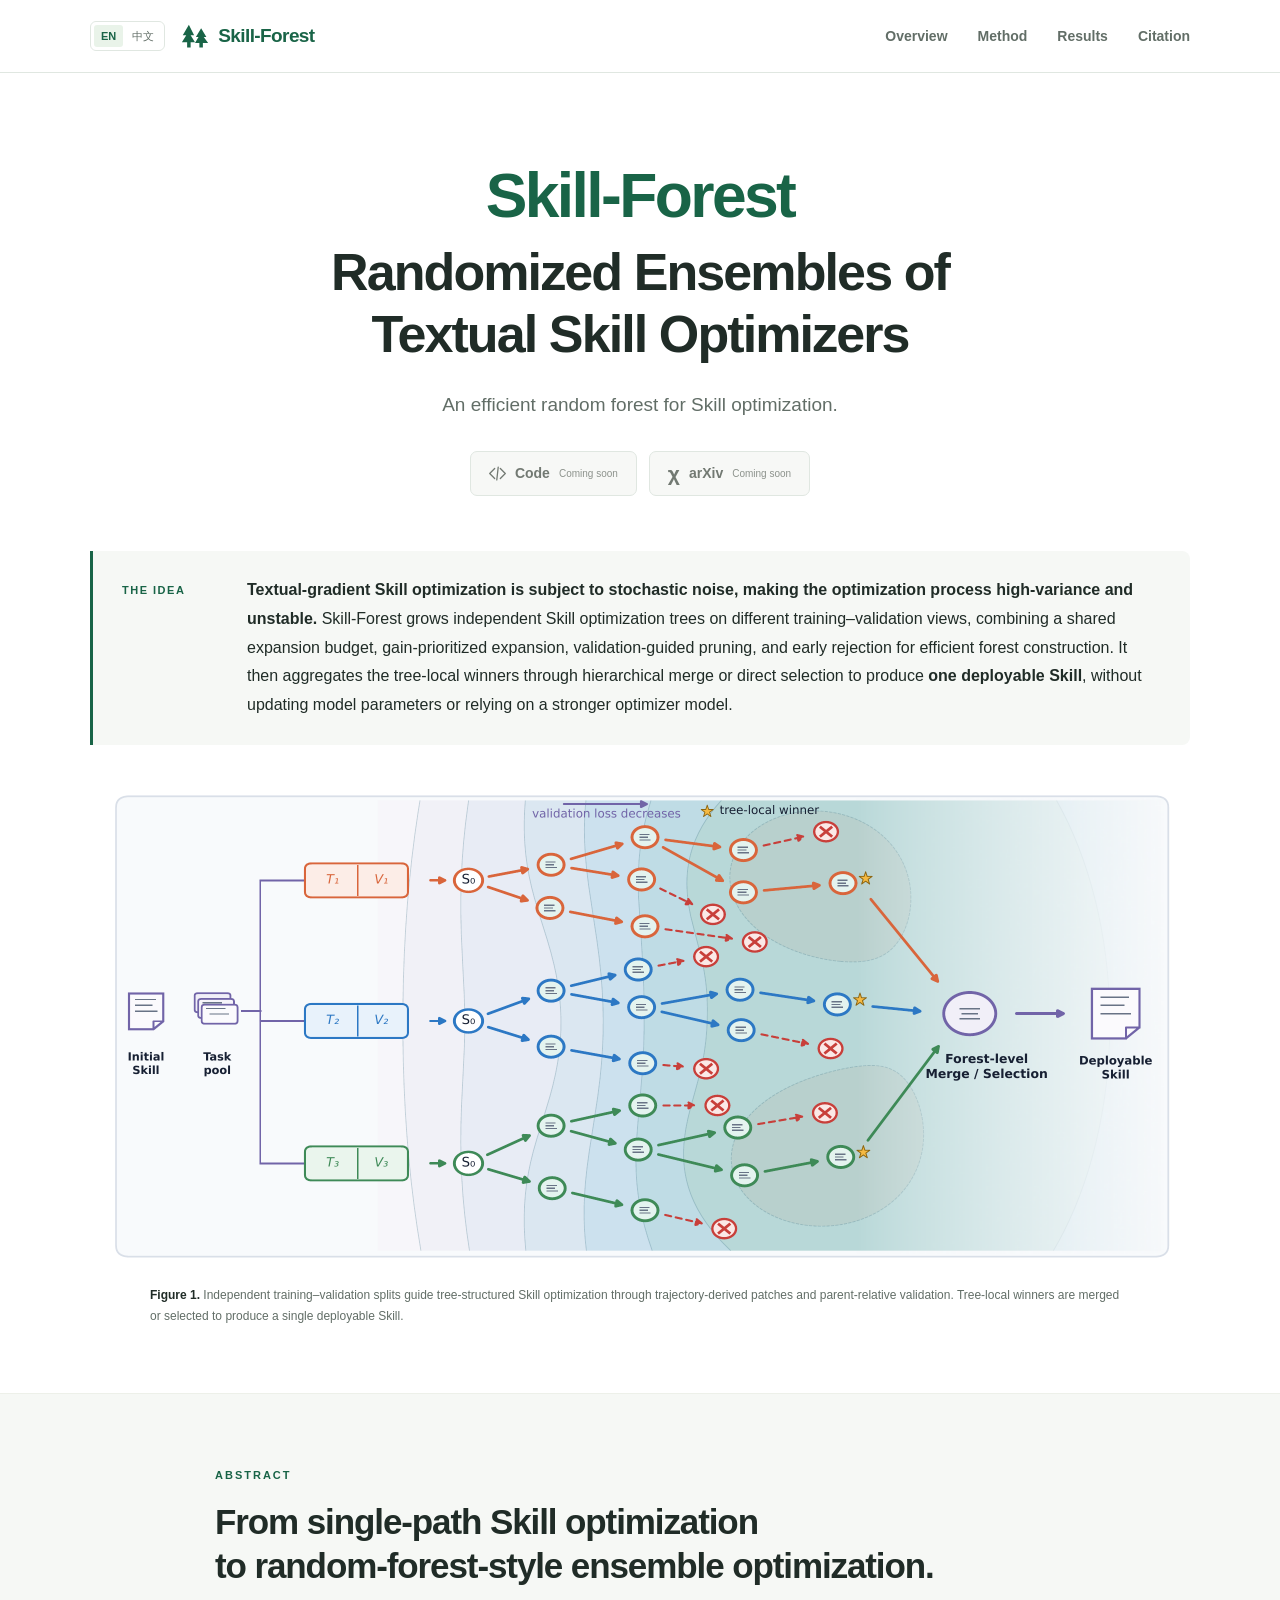
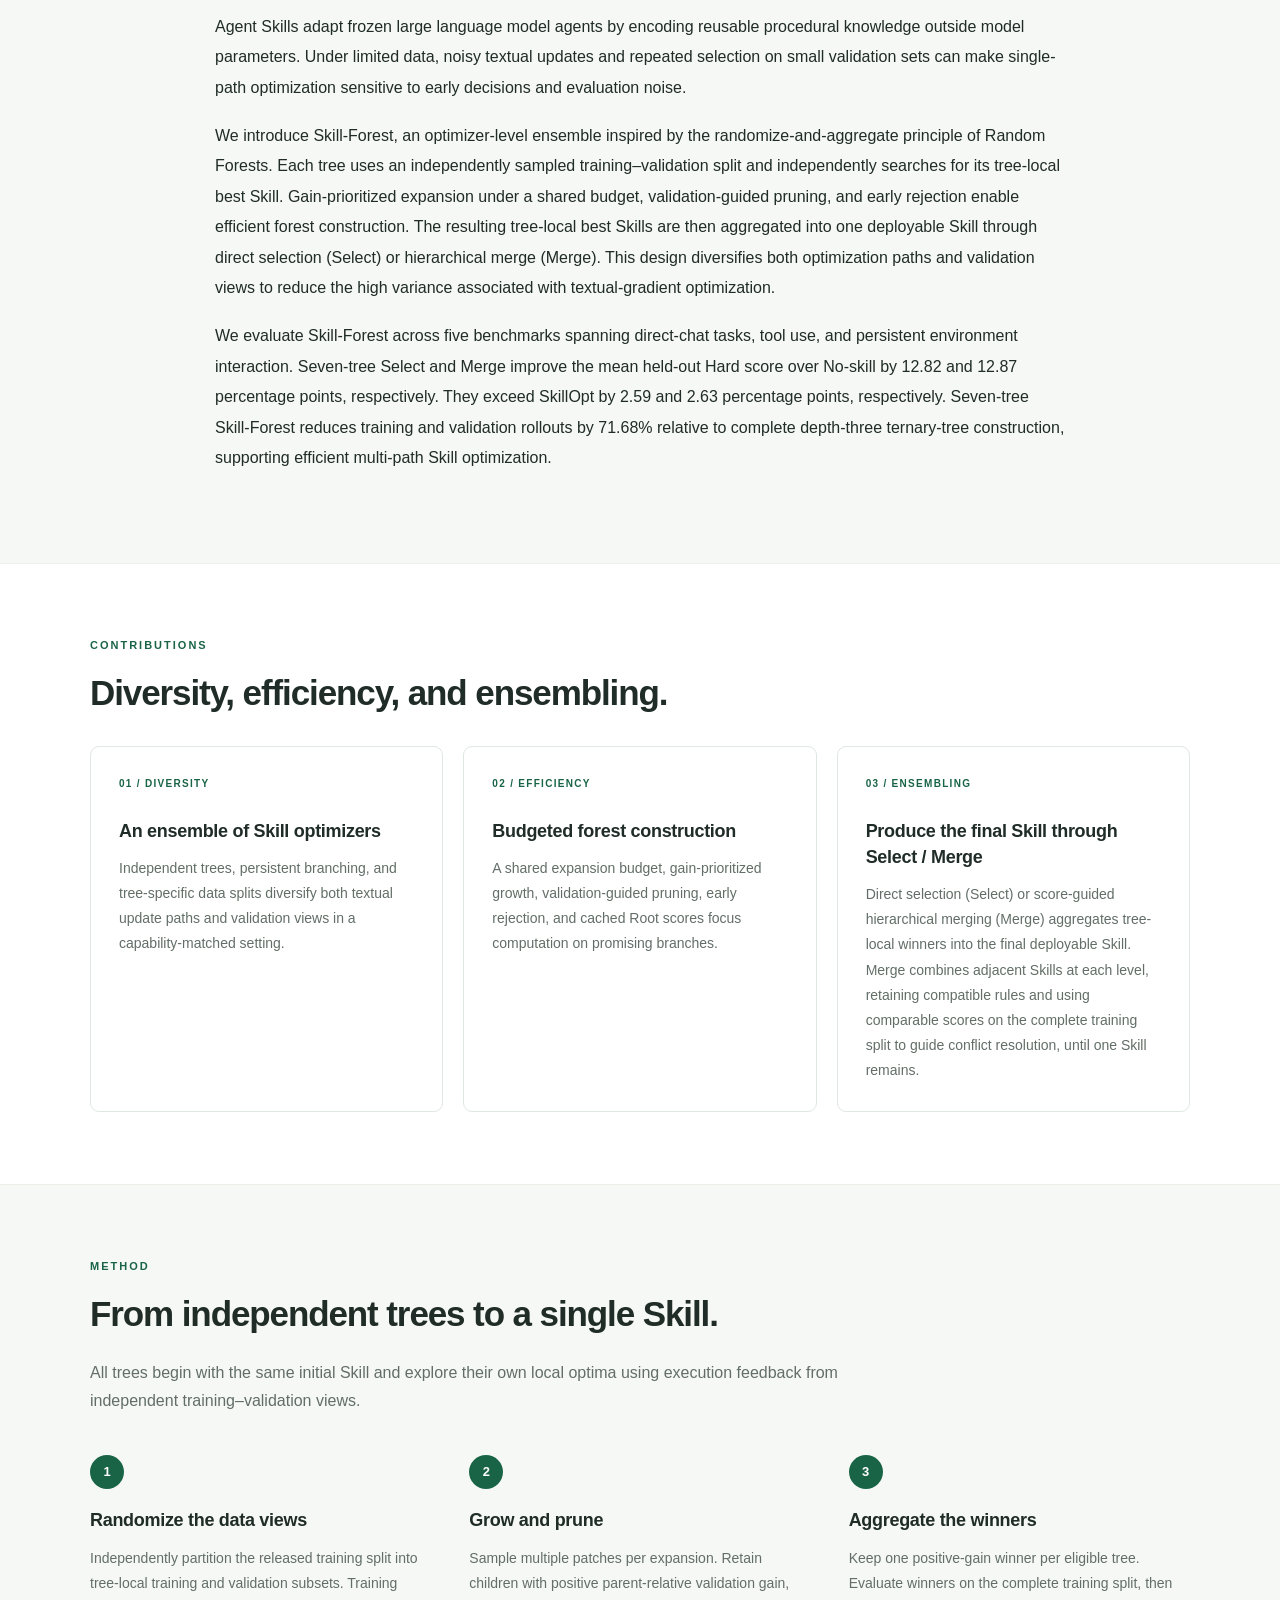
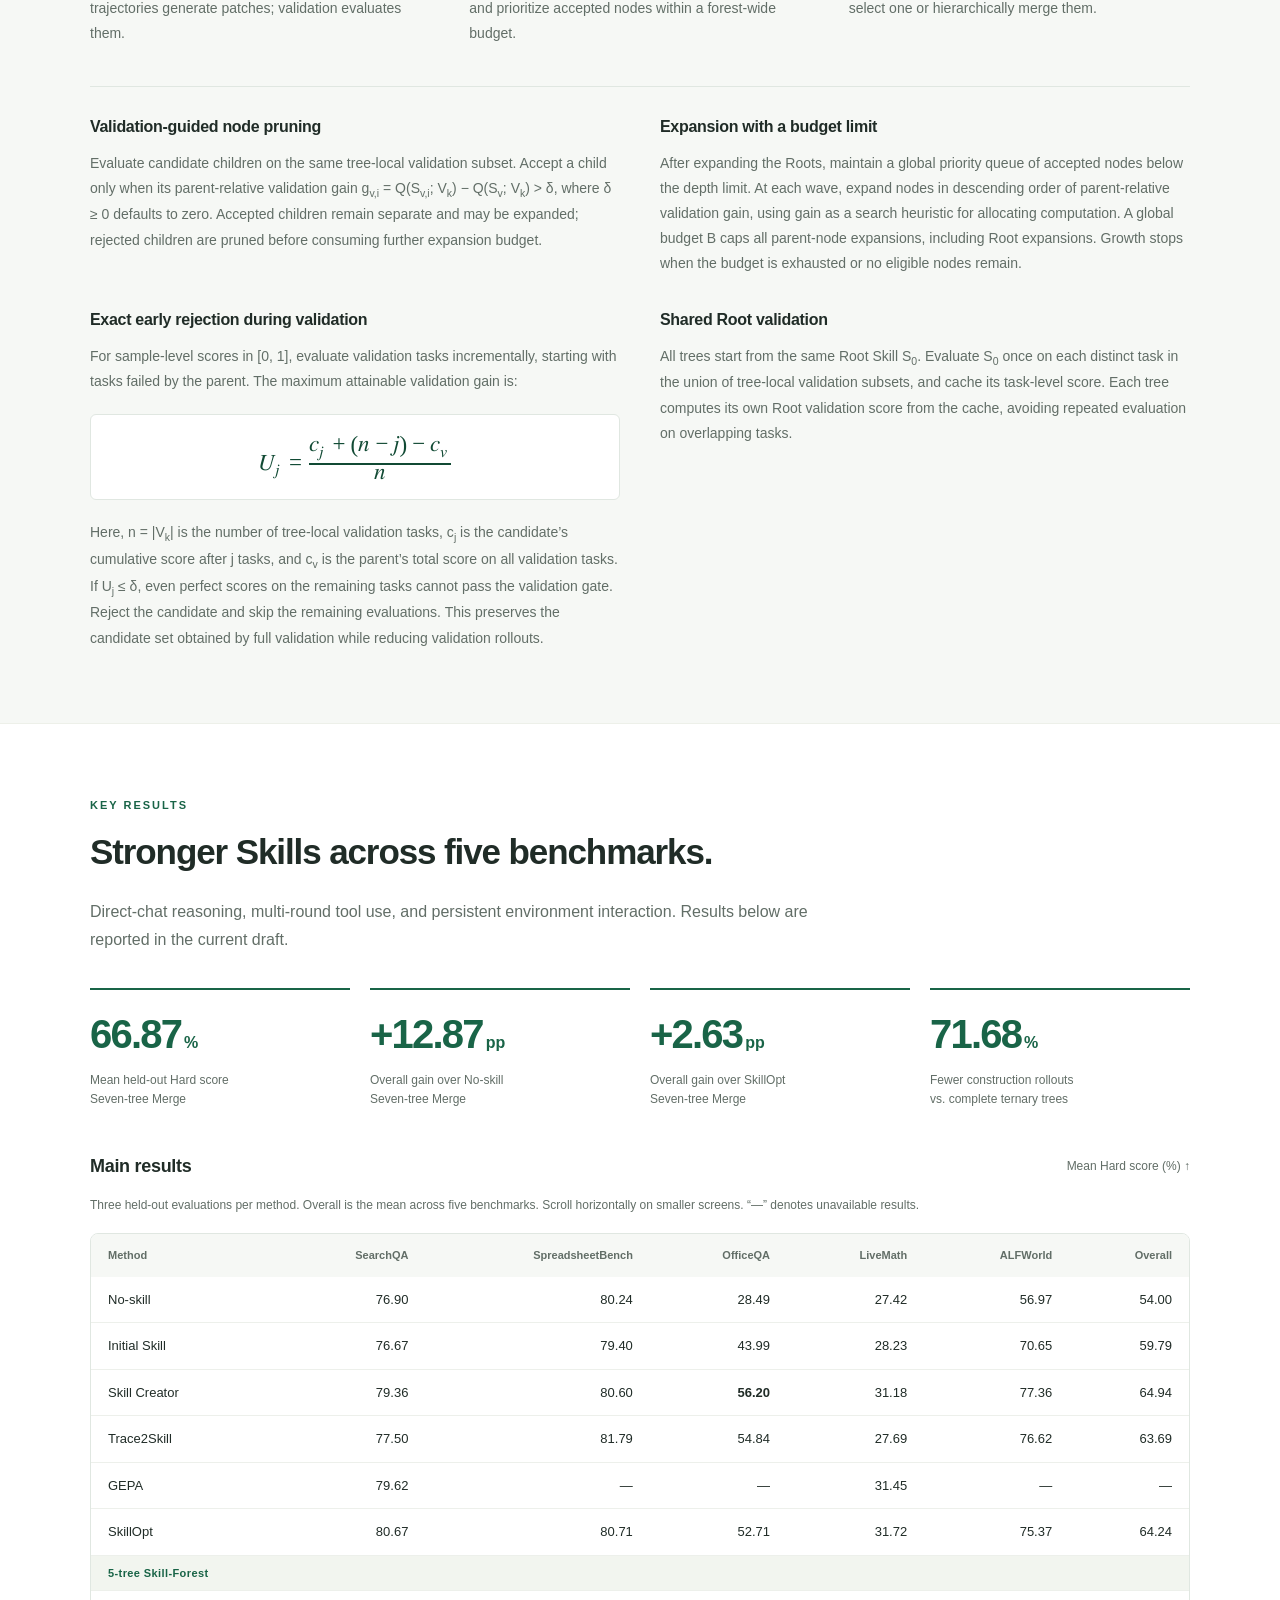
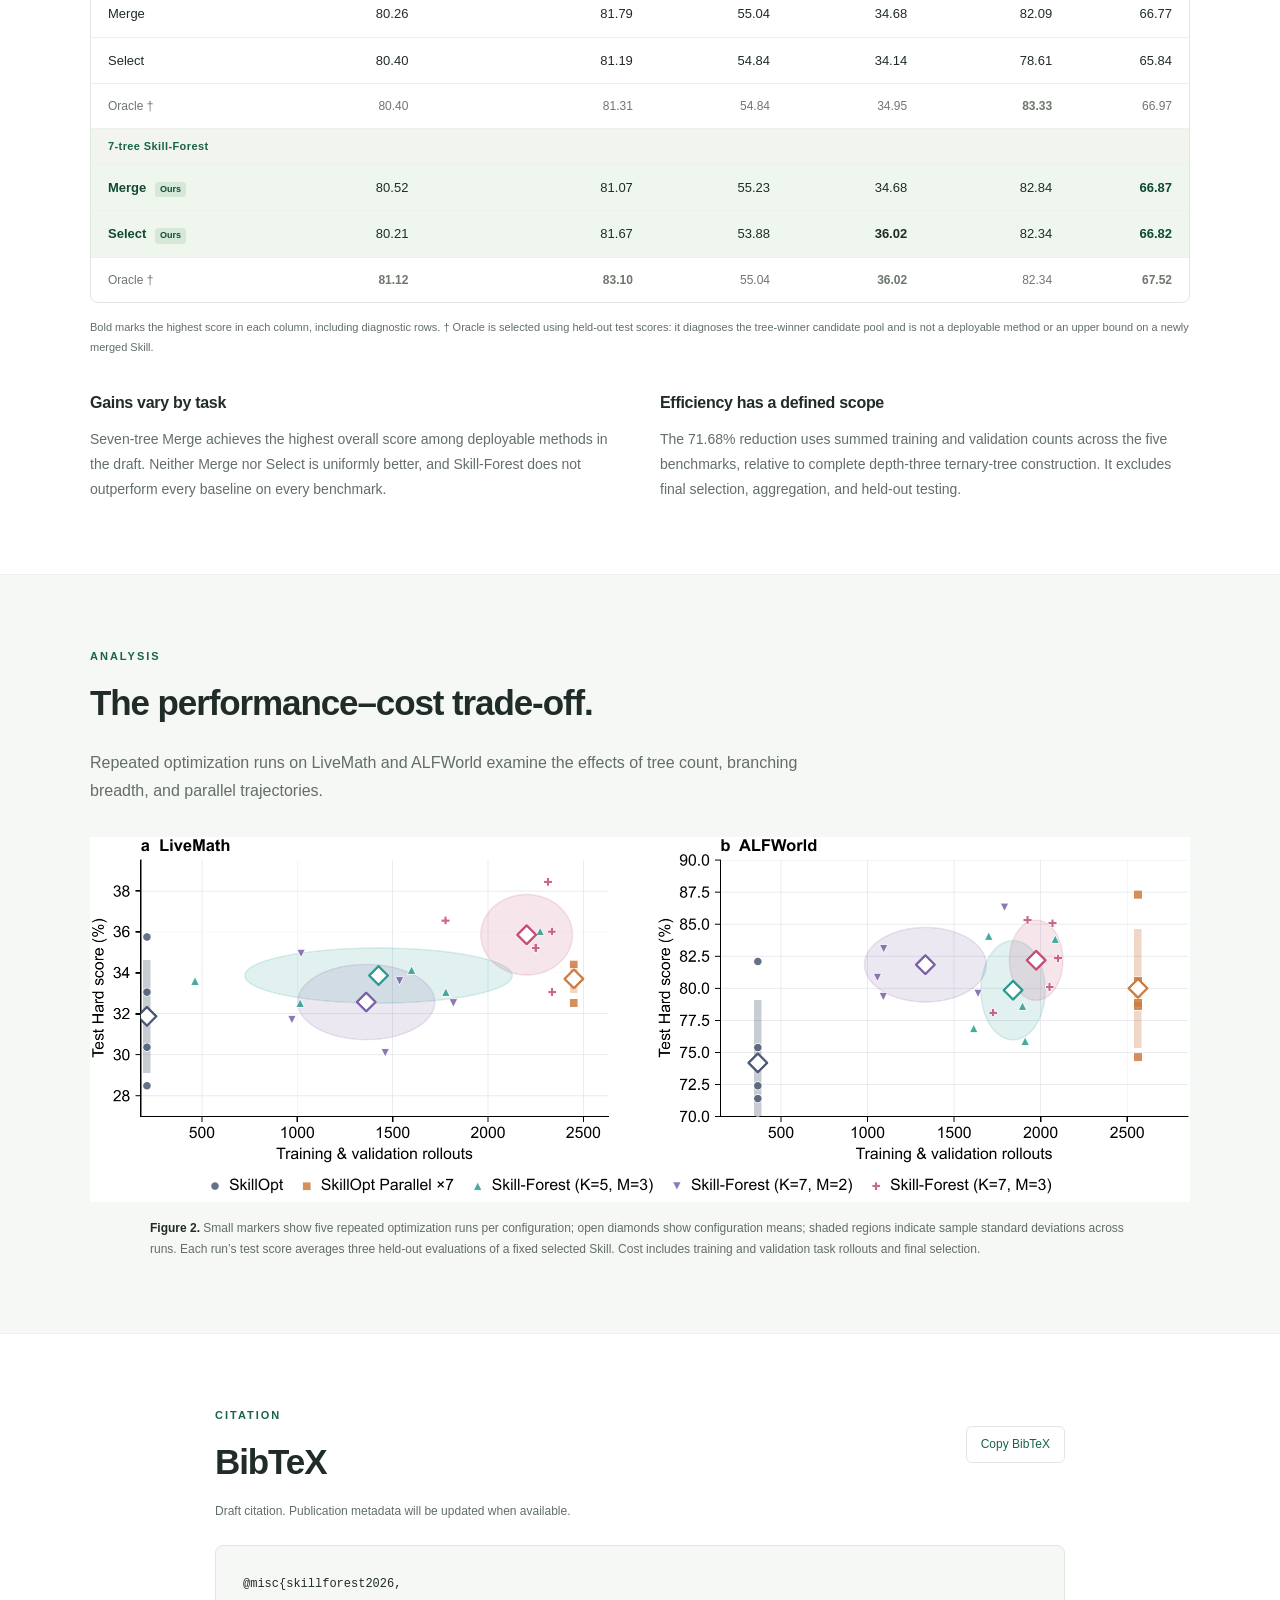
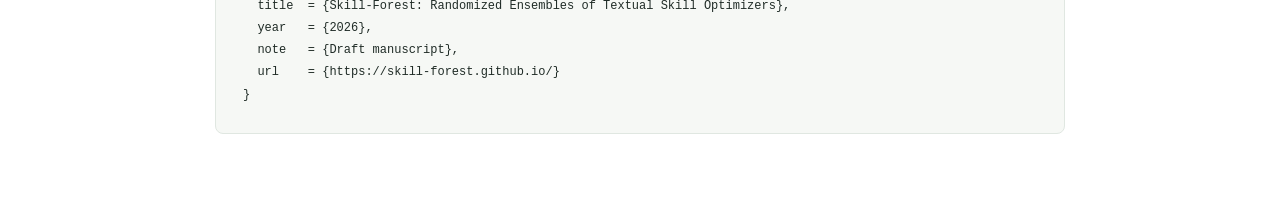
==== commit 65475b43: "Remove method validation gain note in both languages" ====
--- a/website/index.html
+++ b/website/index.html
@@ -52,7 +52,7 @@
 <article><span class="step-index">1</span><h3>Randomize the data views</h3><p>Independently partition the released training split into tree-local training and validation subsets. Training trajectories generate patches; validation evaluates them.</p></article>
 <article><span class="step-index">2</span><h3>Grow and prune</h3><p>Sample multiple patches per expansion. Retain children with positive parent-relative validation gain, and prioritize accepted nodes within a forest-wide budget.</p></article>
 <article><span class="step-index">3</span><h3>Aggregate the winners</h3><p>Keep one positive-gain winner per eligible tree. Evaluate winners on the complete training split, then select one or hierarchically merge them.</p></article>
-</div><div class="method-detail"><article><h3>Validation-guided node pruning</h3><p>Evaluate candidate children on the same tree-local validation subset. Accept a child only when its parent-relative validation gain g<sub>v,i</sub> = Q(S<sub>v,i</sub>; V<sub>k</sub>) − Q(S<sub>v</sub>; V<sub>k</sub>) &gt; δ, where δ ≥ 0 defaults to zero. Accepted children remain separate and may be expanded; rejected children are pruned before consuming further expansion budget.</p></article><article><h3>Expansion with a budget limit</h3><p>After expanding the Roots, maintain a global priority queue of accepted nodes below the depth limit. At each wave, expand nodes in descending order of parent-relative validation gain, using gain as a search heuristic for allocating computation. A global budget B caps all parent-node expansions, including Root expansions. Growth stops when the budget is exhausted or no eligible nodes remain.</p></article><article><h3>Exact early rejection during validation</h3><p>For sample-level scores in [0, 1], evaluate validation tasks incrementally, starting with tasks failed by the parent. The maximum attainable validation gain is:</p><div class="equation"><math xmlns="http://www.w3.org/1998/Math/MathML" display="block" aria-label="U sub j equals c sub j plus n minus j minus c sub v, divided by n"><mrow><msub><mi>U</mi><mi>j</mi></msub><mo>=</mo><mfrac><mrow><msub><mi>c</mi><mi>j</mi></msub><mo>+</mo><mo>(</mo><mi>n</mi><mo>−</mo><mi>j</mi><mo>)</mo><mo>−</mo><msub><mi>c</mi><mi>v</mi></msub></mrow><mi>n</mi></mfrac></mrow></math></div><p>Here, n = |V<sub>k</sub>| is the number of tree-local validation tasks, c<sub>j</sub> is the candidate’s cumulative score after j tasks, and c<sub>v</sub> is the parent’s total score on all validation tasks. If U<sub>j</sub> ≤ δ, even perfect scores on the remaining tasks cannot pass the validation gate. Reject the candidate and skip the remaining evaluations. This preserves the candidate set obtained by full validation while reducing validation rollouts.</p></article><article><h3>Shared Root validation</h3><p>All trees start from the same Root Skill S<sub>0</sub>. Evaluate S<sub>0</sub> once on each distinct task in the union of tree-local validation subsets, and cache its task-level score. Each tree computes its own Root validation score from the cache, avoiding repeated evaluation on overlapping tasks.</p></article></div><p class="small-note">A positive tree-local validation gain does not guarantee held-out test improvement or make scores comparable across trees.</p></div></section>
+</div><div class="method-detail"><article><h3>Validation-guided node pruning</h3><p>Evaluate candidate children on the same tree-local validation subset. Accept a child only when its parent-relative validation gain g<sub>v,i</sub> = Q(S<sub>v,i</sub>; V<sub>k</sub>) − Q(S<sub>v</sub>; V<sub>k</sub>) &gt; δ, where δ ≥ 0 defaults to zero. Accepted children remain separate and may be expanded; rejected children are pruned before consuming further expansion budget.</p></article><article><h3>Expansion with a budget limit</h3><p>After expanding the Roots, maintain a global priority queue of accepted nodes below the depth limit. At each wave, expand nodes in descending order of parent-relative validation gain, using gain as a search heuristic for allocating computation. A global budget B caps all parent-node expansions, including Root expansions. Growth stops when the budget is exhausted or no eligible nodes remain.</p></article><article><h3>Exact early rejection during validation</h3><p>For sample-level scores in [0, 1], evaluate validation tasks incrementally, starting with tasks failed by the parent. The maximum attainable validation gain is:</p><div class="equation"><math xmlns="http://www.w3.org/1998/Math/MathML" display="block" aria-label="U sub j equals c sub j plus n minus j minus c sub v, divided by n"><mrow><msub><mi>U</mi><mi>j</mi></msub><mo>=</mo><mfrac><mrow><msub><mi>c</mi><mi>j</mi></msub><mo>+</mo><mo>(</mo><mi>n</mi><mo>−</mo><mi>j</mi><mo>)</mo><mo>−</mo><msub><mi>c</mi><mi>v</mi></msub></mrow><mi>n</mi></mfrac></mrow></math></div><p>Here, n = |V<sub>k</sub>| is the number of tree-local validation tasks, c<sub>j</sub> is the candidate’s cumulative score after j tasks, and c<sub>v</sub> is the parent’s total score on all validation tasks. If U<sub>j</sub> ≤ δ, even perfect scores on the remaining tasks cannot pass the validation gate. Reject the candidate and skip the remaining evaluations. This preserves the candidate set obtained by full validation while reducing validation rollouts.</p></article><article><h3>Shared Root validation</h3><p>All trees start from the same Root Skill S<sub>0</sub>. Evaluate S<sub>0</sub> once on each distinct task in the union of tree-local validation subsets, and cache its task-level score. Each tree computes its own Root validation score from the cache, avoiding repeated evaluation on overlapping tasks.</p></article></div></div></section>
 <section class="section container" id="results"><div class="section-label">KEY RESULTS</div><h2>Stronger Skills across five benchmarks.</h2><p class="section-intro">Direct-chat reasoning, multi-round tool use, and persistent environment interaction. Results below are reported in the current draft.</p><div class="metrics"><article><strong>66.87<span>%</span></strong><p>Mean held-out Hard score<br>Seven-tree Merge</p></article><article><strong>+12.87<span>pp</span></strong><p>Overall gain over No-skill<br>Seven-tree Merge</p></article><article><strong>+2.63<span>pp</span></strong><p>Overall gain over SkillOpt<br>Seven-tree Merge</p></article><article><strong>71.68<span>%</span></strong><p>Fewer construction rollouts<br>vs. complete ternary trees</p></article></div>
 <div class="table-heading"><h3>Main results</h3><span>Mean Hard score (%) ↑</span></div><p class="small-note" id="table-description">Three held-out evaluations per method. Overall is the mean across five benchmarks. Scroll horizontally on smaller screens. “—” denotes unavailable results.</p><div class="table-scroll" tabindex="0" role="region" aria-label="Main results table, horizontally scrollable" aria-describedby="table-description"><table><caption class="sr-only">Main results on five held-out benchmarks from the current Skill-Forest draft</caption><thead><tr><th scope="col">Method</th><th scope="col">SearchQA</th><th scope="col">SpreadsheetBench</th><th scope="col">OfficeQA</th><th scope="col">LiveMath</th><th scope="col">ALFWorld</th><th scope="col">Overall</th></tr></thead><tbody>
 <tr><th scope="row">No-skill</th><td>76.90</td><td>80.24</td><td>28.49</td><td>27.42</td><td>56.97</td><td>54.00</td></tr>
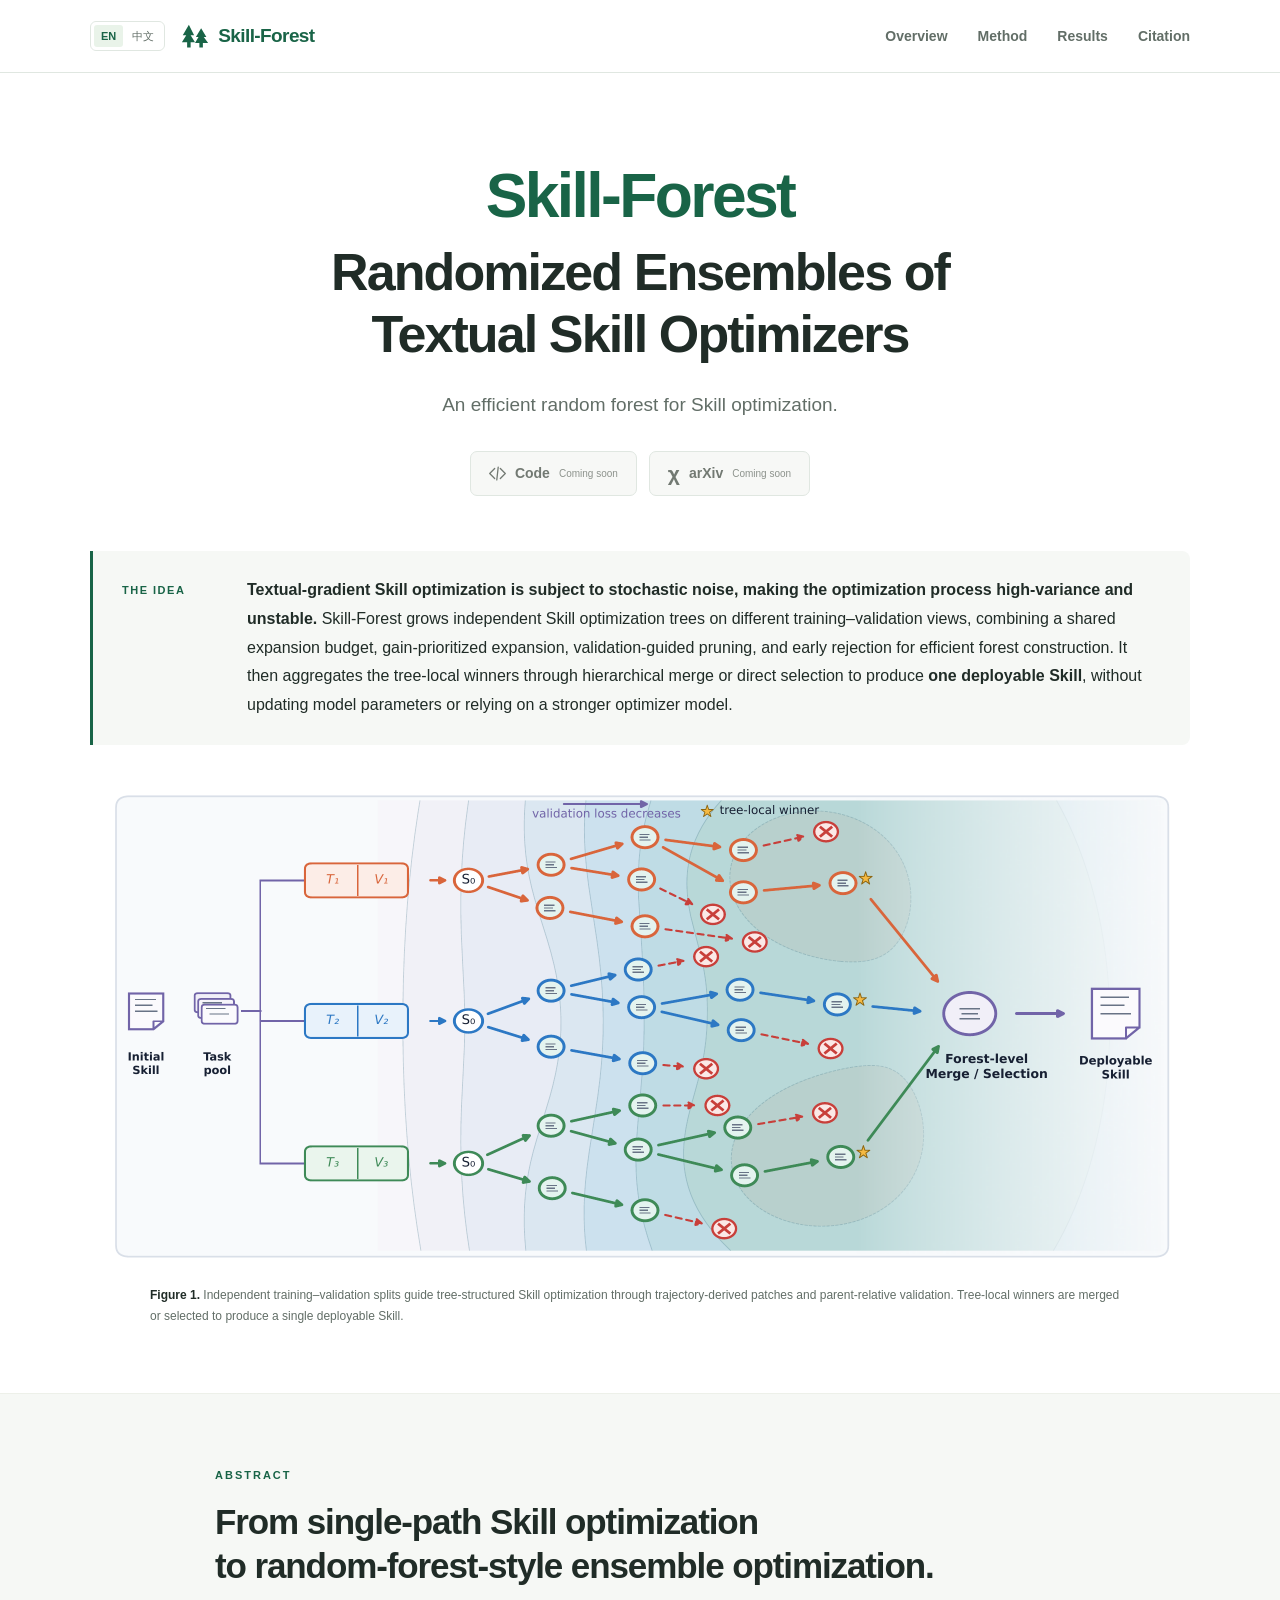
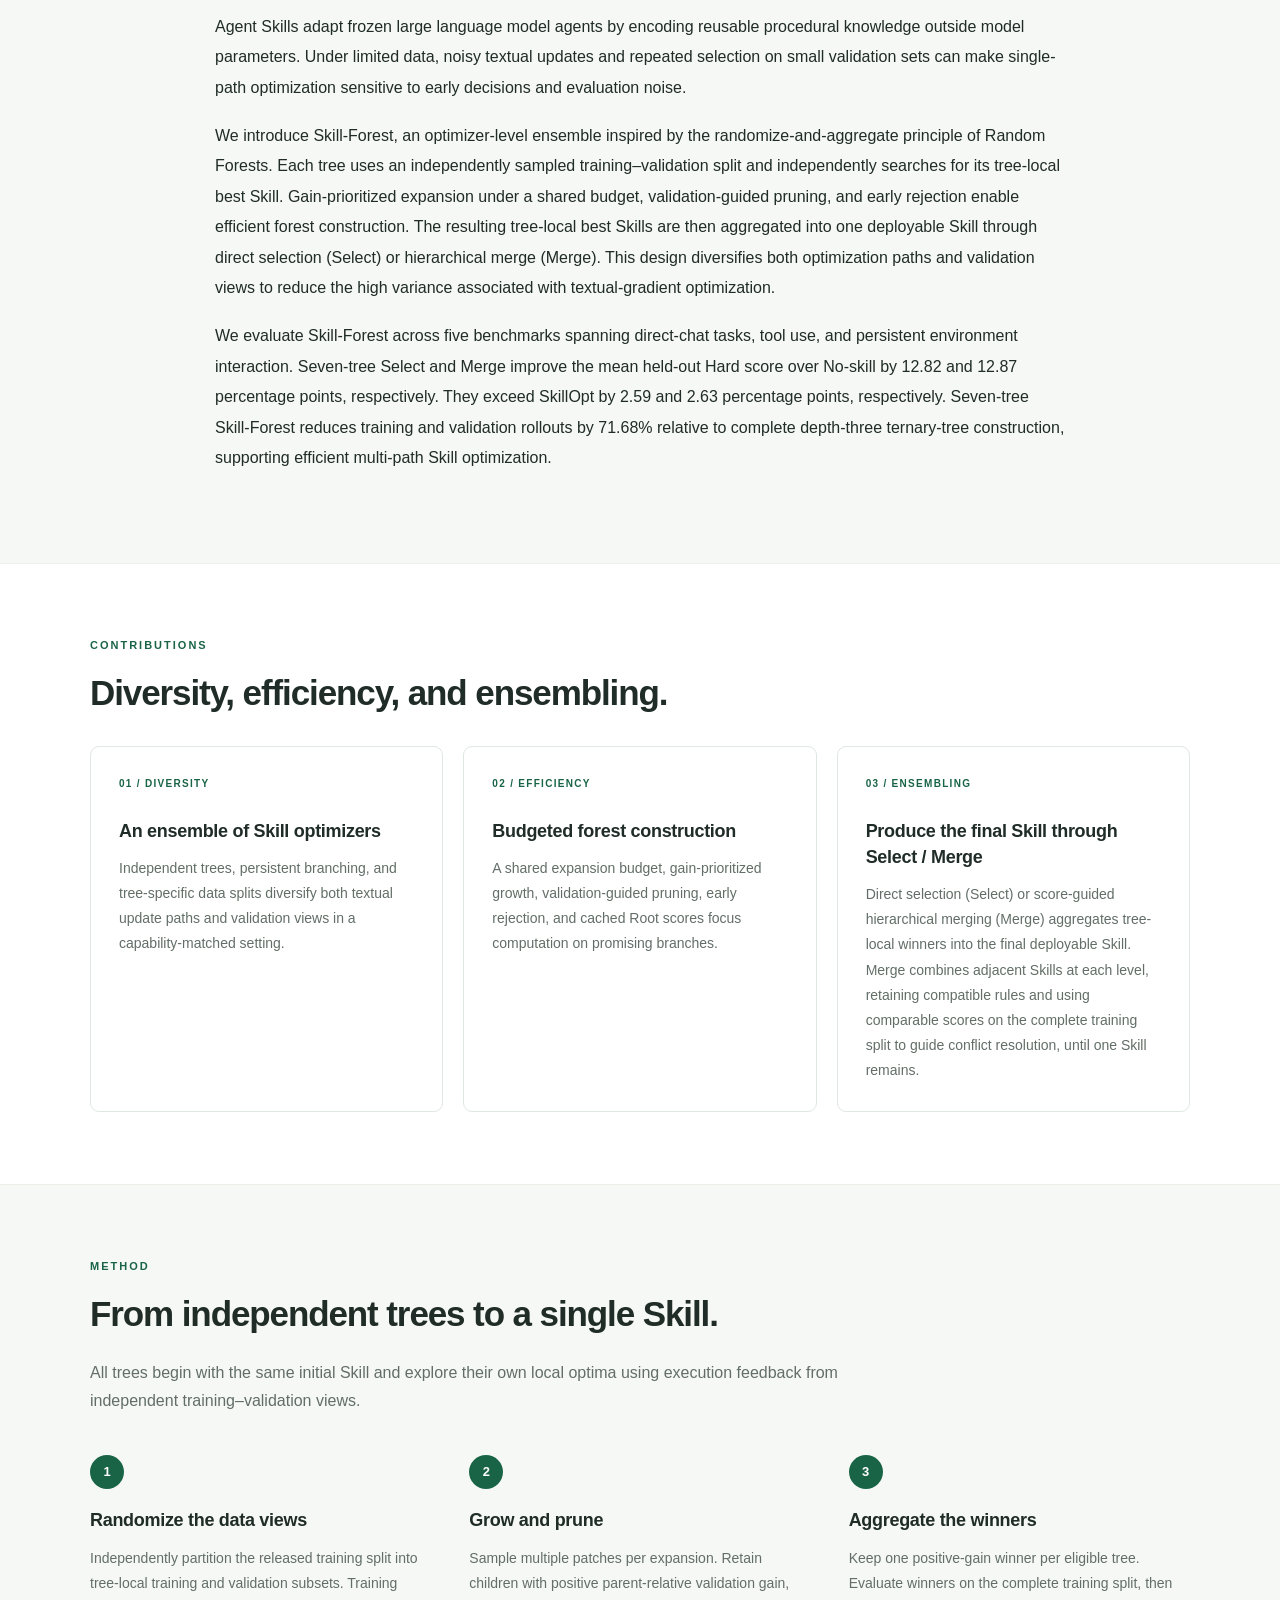
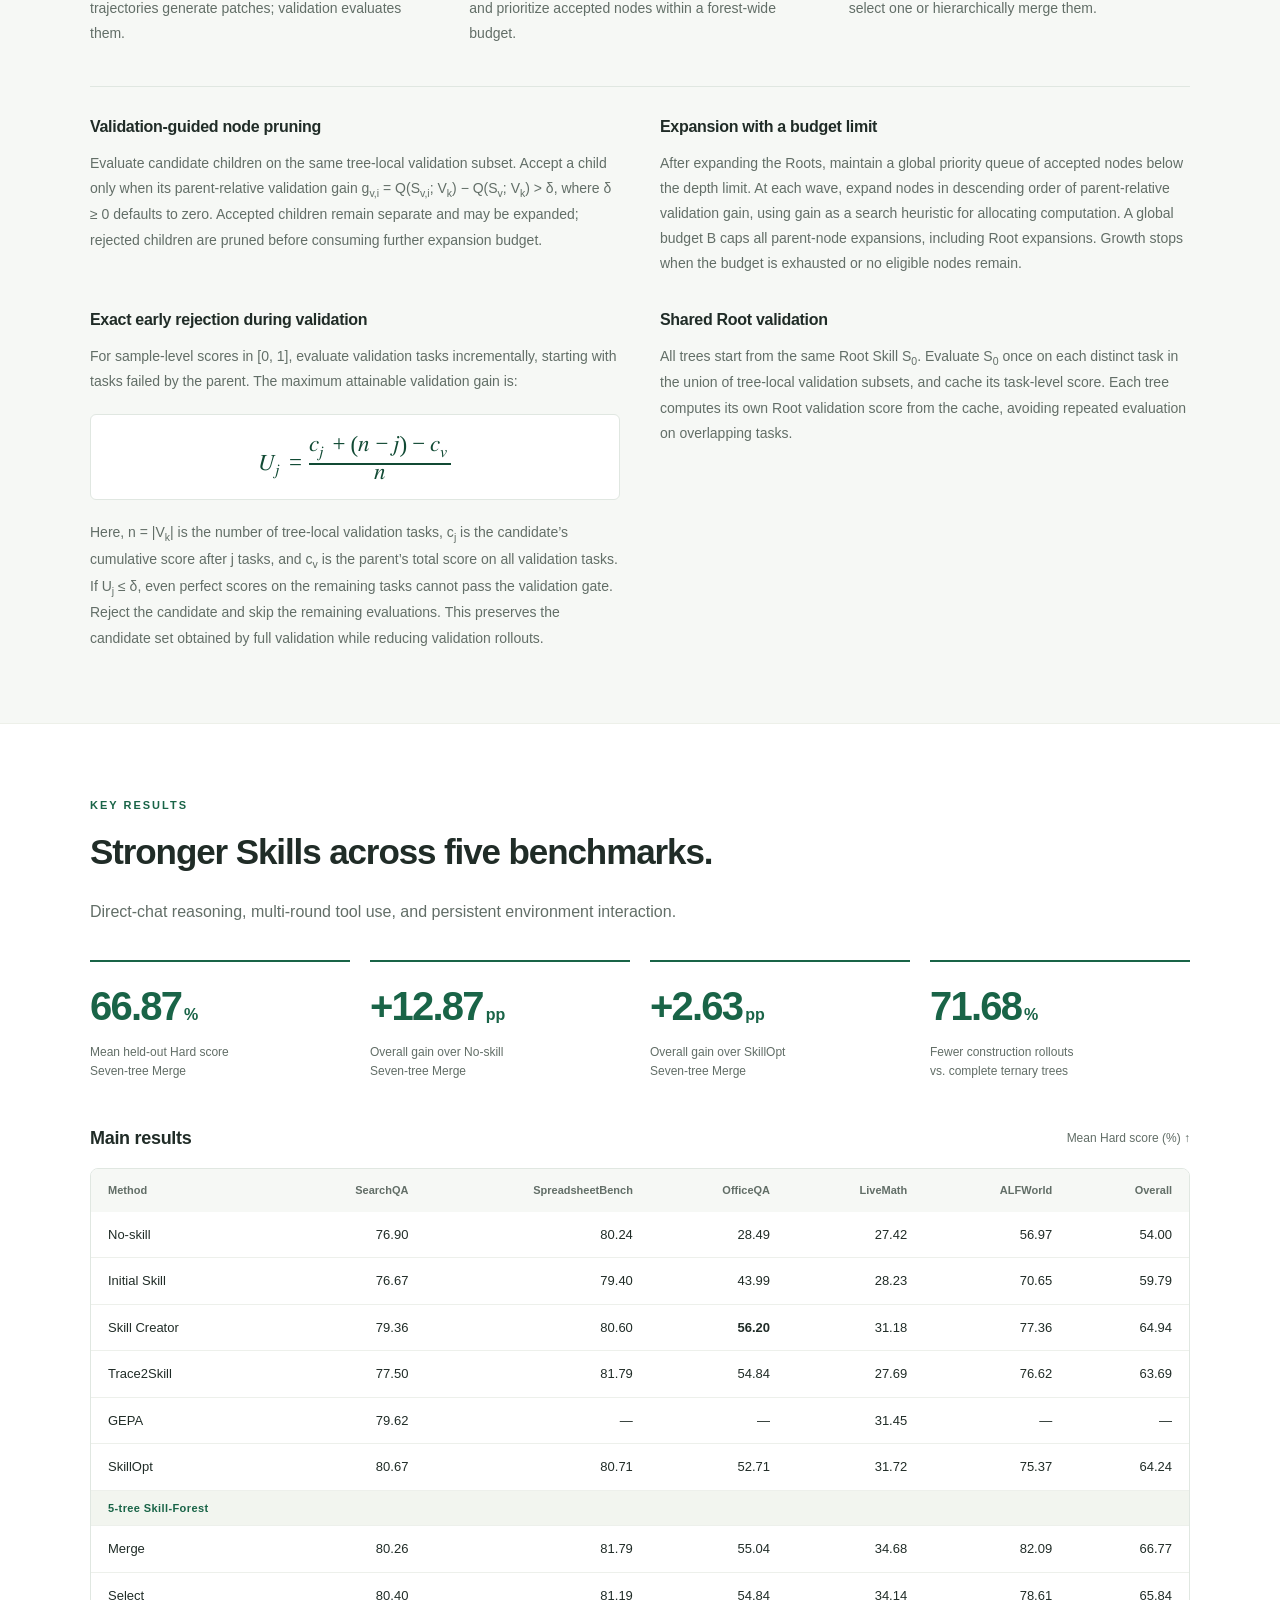
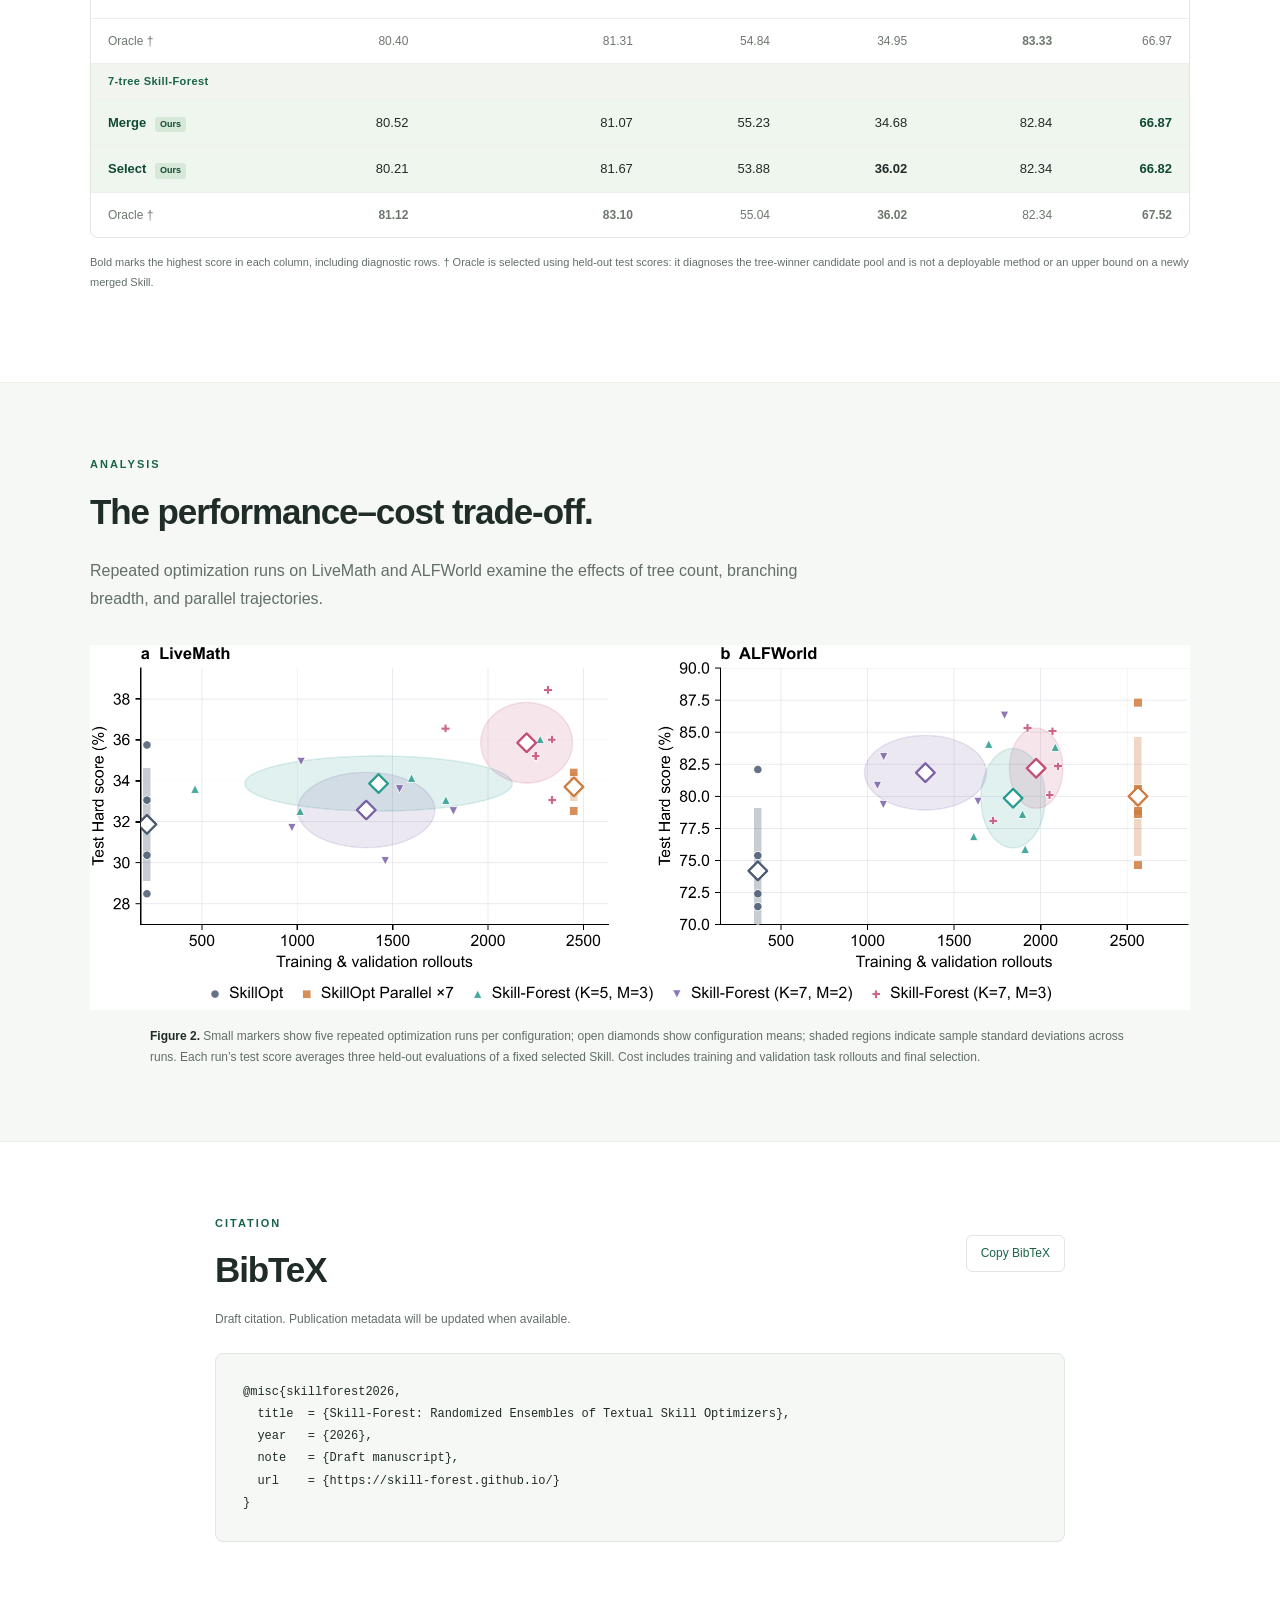
==== commit 328da0bd: "Remove requested explanatory text from results section" ====
--- a/website/index.html
+++ b/website/index.html
@@ -53,8 +53,8 @@
 <article><span class="step-index">2</span><h3>Grow and prune</h3><p>Sample multiple patches per expansion. Retain children with positive parent-relative validation gain, and prioritize accepted nodes within a forest-wide budget.</p></article>
 <article><span class="step-index">3</span><h3>Aggregate the winners</h3><p>Keep one positive-gain winner per eligible tree. Evaluate winners on the complete training split, then select one or hierarchically merge them.</p></article>
 </div><div class="method-detail"><article><h3>Validation-guided node pruning</h3><p>Evaluate candidate children on the same tree-local validation subset. Accept a child only when its parent-relative validation gain g<sub>v,i</sub> = Q(S<sub>v,i</sub>; V<sub>k</sub>) − Q(S<sub>v</sub>; V<sub>k</sub>) &gt; δ, where δ ≥ 0 defaults to zero. Accepted children remain separate and may be expanded; rejected children are pruned before consuming further expansion budget.</p></article><article><h3>Expansion with a budget limit</h3><p>After expanding the Roots, maintain a global priority queue of accepted nodes below the depth limit. At each wave, expand nodes in descending order of parent-relative validation gain, using gain as a search heuristic for allocating computation. A global budget B caps all parent-node expansions, including Root expansions. Growth stops when the budget is exhausted or no eligible nodes remain.</p></article><article><h3>Exact early rejection during validation</h3><p>For sample-level scores in [0, 1], evaluate validation tasks incrementally, starting with tasks failed by the parent. The maximum attainable validation gain is:</p><div class="equation"><math xmlns="http://www.w3.org/1998/Math/MathML" display="block" aria-label="U sub j equals c sub j plus n minus j minus c sub v, divided by n"><mrow><msub><mi>U</mi><mi>j</mi></msub><mo>=</mo><mfrac><mrow><msub><mi>c</mi><mi>j</mi></msub><mo>+</mo><mo>(</mo><mi>n</mi><mo>−</mo><mi>j</mi><mo>)</mo><mo>−</mo><msub><mi>c</mi><mi>v</mi></msub></mrow><mi>n</mi></mfrac></mrow></math></div><p>Here, n = |V<sub>k</sub>| is the number of tree-local validation tasks, c<sub>j</sub> is the candidate’s cumulative score after j tasks, and c<sub>v</sub> is the parent’s total score on all validation tasks. If U<sub>j</sub> ≤ δ, even perfect scores on the remaining tasks cannot pass the validation gate. Reject the candidate and skip the remaining evaluations. This preserves the candidate set obtained by full validation while reducing validation rollouts.</p></article><article><h3>Shared Root validation</h3><p>All trees start from the same Root Skill S<sub>0</sub>. Evaluate S<sub>0</sub> once on each distinct task in the union of tree-local validation subsets, and cache its task-level score. Each tree computes its own Root validation score from the cache, avoiding repeated evaluation on overlapping tasks.</p></article></div></div></section>
-<section class="section container" id="results"><div class="section-label">KEY RESULTS</div><h2>Stronger Skills across five benchmarks.</h2><p class="section-intro">Direct-chat reasoning, multi-round tool use, and persistent environment interaction. Results below are reported in the current draft.</p><div class="metrics"><article><strong>66.87<span>%</span></strong><p>Mean held-out Hard score<br>Seven-tree Merge</p></article><article><strong>+12.87<span>pp</span></strong><p>Overall gain over No-skill<br>Seven-tree Merge</p></article><article><strong>+2.63<span>pp</span></strong><p>Overall gain over SkillOpt<br>Seven-tree Merge</p></article><article><strong>71.68<span>%</span></strong><p>Fewer construction rollouts<br>vs. complete ternary trees</p></article></div>
-<div class="table-heading"><h3>Main results</h3><span>Mean Hard score (%) ↑</span></div><p class="small-note" id="table-description">Three held-out evaluations per method. Overall is the mean across five benchmarks. Scroll horizontally on smaller screens. “—” denotes unavailable results.</p><div class="table-scroll" tabindex="0" role="region" aria-label="Main results table, horizontally scrollable" aria-describedby="table-description"><table><caption class="sr-only">Main results on five held-out benchmarks from the current Skill-Forest draft</caption><thead><tr><th scope="col">Method</th><th scope="col">SearchQA</th><th scope="col">SpreadsheetBench</th><th scope="col">OfficeQA</th><th scope="col">LiveMath</th><th scope="col">ALFWorld</th><th scope="col">Overall</th></tr></thead><tbody>
+<section class="section container" id="results"><div class="section-label">KEY RESULTS</div><h2>Stronger Skills across five benchmarks.</h2><p class="section-intro">Direct-chat reasoning, multi-round tool use, and persistent environment interaction.</p><div class="metrics"><article><strong>66.87<span>%</span></strong><p>Mean held-out Hard score<br>Seven-tree Merge</p></article><article><strong>+12.87<span>pp</span></strong><p>Overall gain over No-skill<br>Seven-tree Merge</p></article><article><strong>+2.63<span>pp</span></strong><p>Overall gain over SkillOpt<br>Seven-tree Merge</p></article><article><strong>71.68<span>%</span></strong><p>Fewer construction rollouts<br>vs. complete ternary trees</p></article></div>
+<div class="table-heading"><h3>Main results</h3><span>Mean Hard score (%) ↑</span></div><div class="table-scroll" tabindex="0" role="region" aria-label="Main results table, horizontally scrollable"><table><caption class="sr-only">Main results on five held-out benchmarks from the current Skill-Forest draft</caption><thead><tr><th scope="col">Method</th><th scope="col">SearchQA</th><th scope="col">SpreadsheetBench</th><th scope="col">OfficeQA</th><th scope="col">LiveMath</th><th scope="col">ALFWorld</th><th scope="col">Overall</th></tr></thead><tbody>
 <tr><th scope="row">No-skill</th><td>76.90</td><td>80.24</td><td>28.49</td><td>27.42</td><td>56.97</td><td>54.00</td></tr>
 <tr><th scope="row">Initial Skill</th><td>76.67</td><td>79.40</td><td>43.99</td><td>28.23</td><td>70.65</td><td>59.79</td></tr>
 <tr><th scope="row">Skill Creator</th><td>79.36</td><td>80.60</td><td><strong>56.20</strong></td><td>31.18</td><td>77.36</td><td>64.94</td></tr>
@@ -70,7 +70,7 @@
 <tr class="highlight"><th scope="row">Select <span class="row-tag">Ours</span></th><td>80.21</td><td>81.67</td><td>53.88</td><td><strong>36.02</strong></td><td>82.34</td><td>66.82</td></tr>
 <tr class="oracle"><th scope="row">Oracle †</th><td><strong>81.12</strong></td><td><strong>83.10</strong></td><td>55.04</td><td><strong>36.02</strong></td><td>82.34</td><td><strong>67.52</strong></td></tr>
 </tbody></table></div><p class="table-note">Bold marks the highest score in each column, including diagnostic rows. † Oracle is selected using held-out test scores: it diagnoses the tree-winner candidate pool and is not a deployable method or an upper bound on a newly merged Skill.</p>
-<div class="result-notes"><article><h3>Gains vary by task</h3><p>Seven-tree Merge achieves the highest overall score among deployable methods in the draft. Neither Merge nor Select is uniformly better, and Skill-Forest does not outperform every baseline on every benchmark.</p></article><article><h3>Efficiency has a defined scope</h3><p>The 71.68% reduction uses summed training and validation counts across the five benchmarks, relative to complete depth-three ternary-tree construction. It excludes final selection, aggregation, and held-out testing.</p></article></div>
+
 </section>
 <section class="section soft-section" id="analysis"><div class="container"><div class="section-label">ANALYSIS</div><h2>The performance–cost trade-off.</h2><p class="section-intro">Repeated optimization runs on LiveMath and ALFWorld examine the effects of tree count, branching breadth, and parallel trajectories.</p><figure><a href="assets/search-cost.png" target="_blank" rel="noopener" aria-label="Open full-size performance and cost analysis"><img src="assets/search-cost.png" width="2200" loading="lazy" alt="Performance versus optimization rollout cost for Skill-Forest and SkillOpt configurations on LiveMath and ALFWorld."></a><figcaption><span>Figure 2.</span> Small markers show five repeated optimization runs per configuration; open diamonds show configuration means; shaded regions indicate sample standard deviations across runs. Each run’s test score averages three held-out evaluations of a fixed selected Skill. Cost includes training and validation task rollouts and final selection.</figcaption></figure></div></section>
 <section class="section container reading-width" id="citation"><div class="citation-heading"><div><div class="section-label">CITATION</div><h2>BibTeX</h2></div><button class="copy-button" type="button" id="copy-citation">Copy BibTeX</button></div><p class="small-note">Draft citation. Publication metadata will be updated when available.</p><pre><code id="bibtex">@misc{skillforest2026,
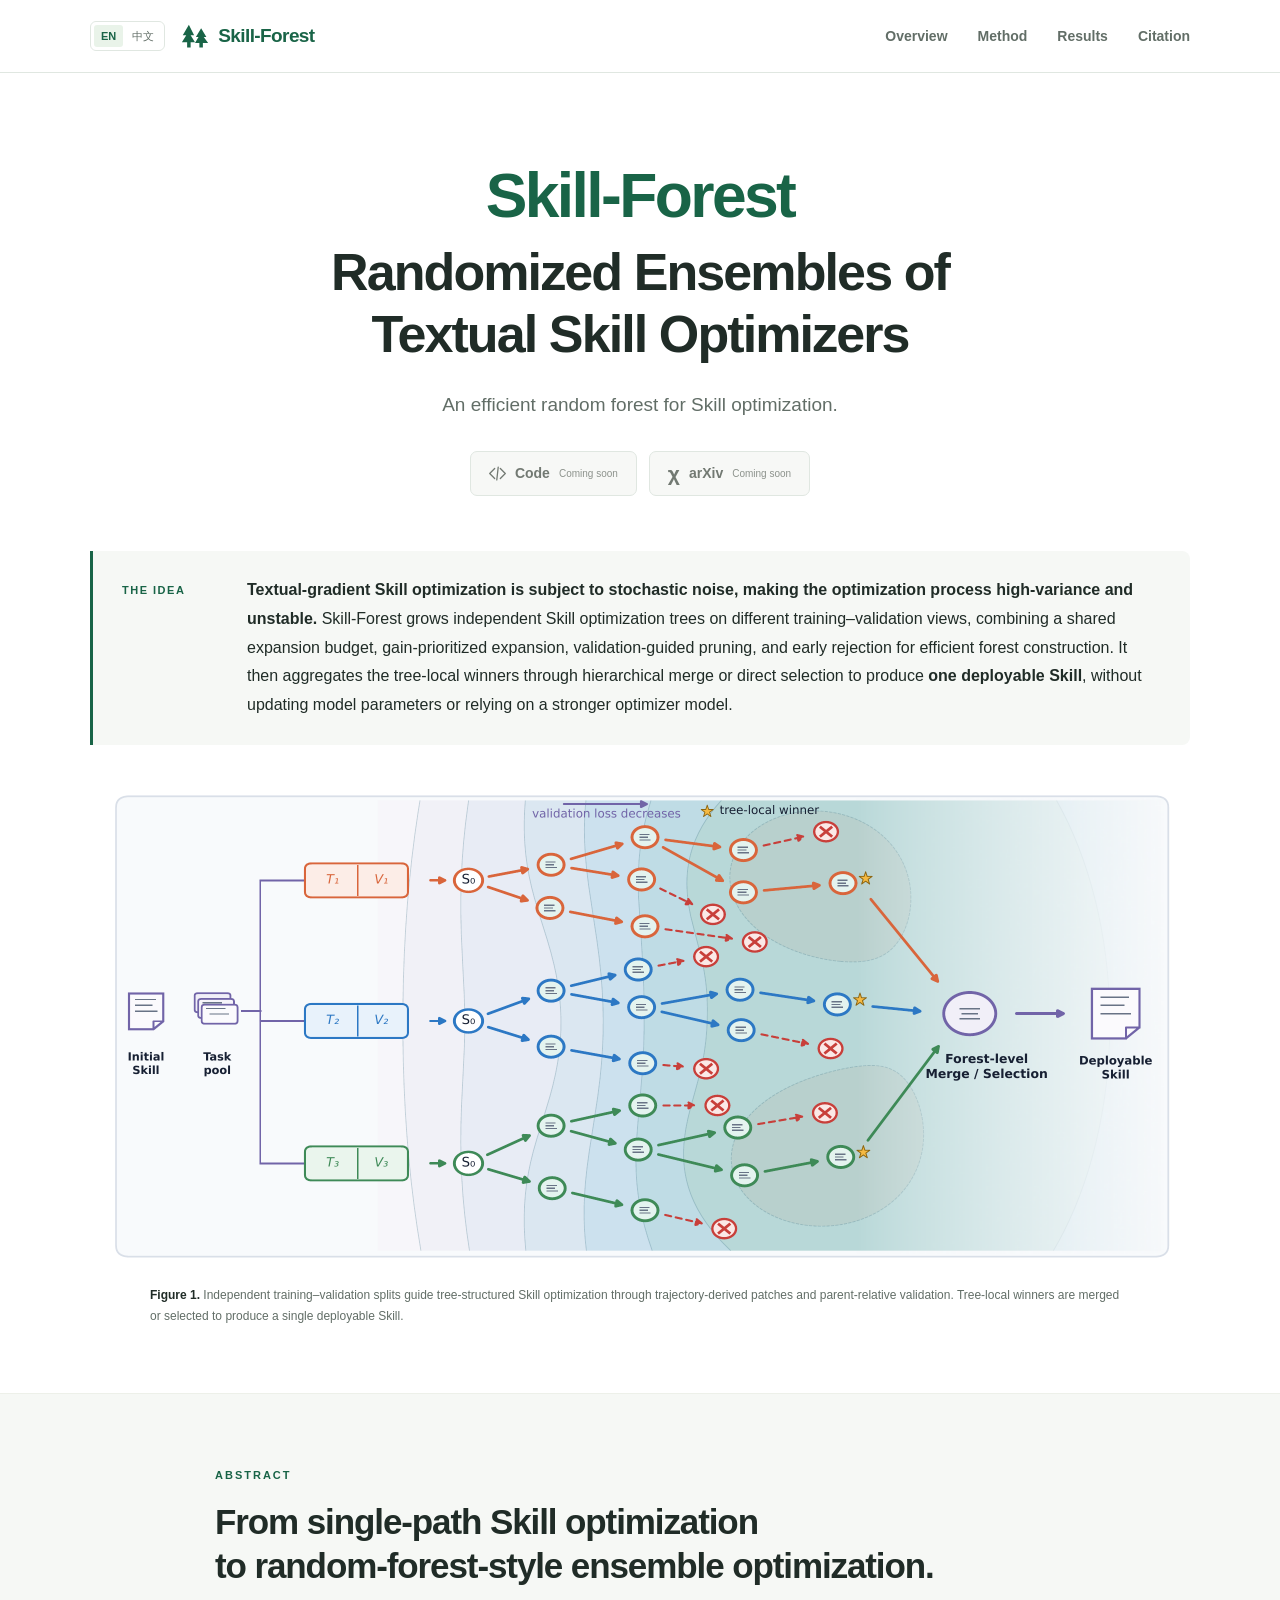
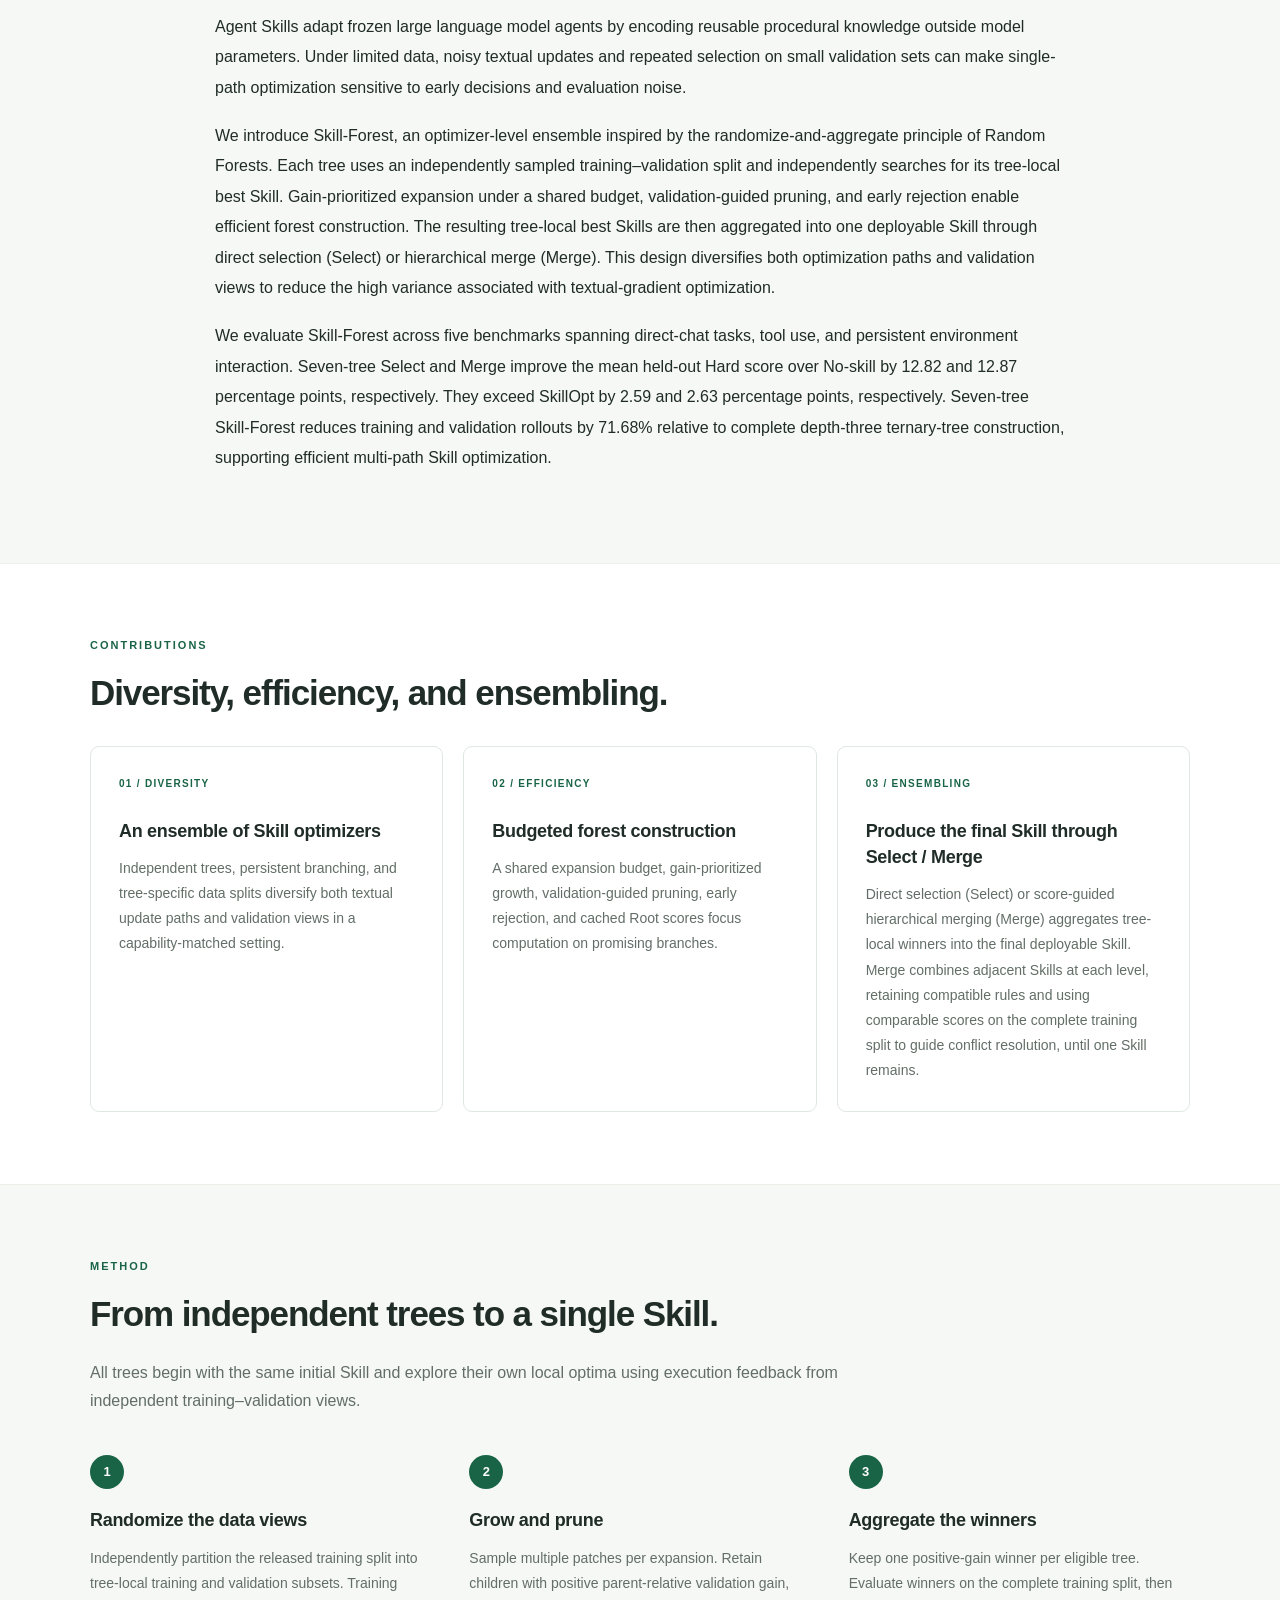
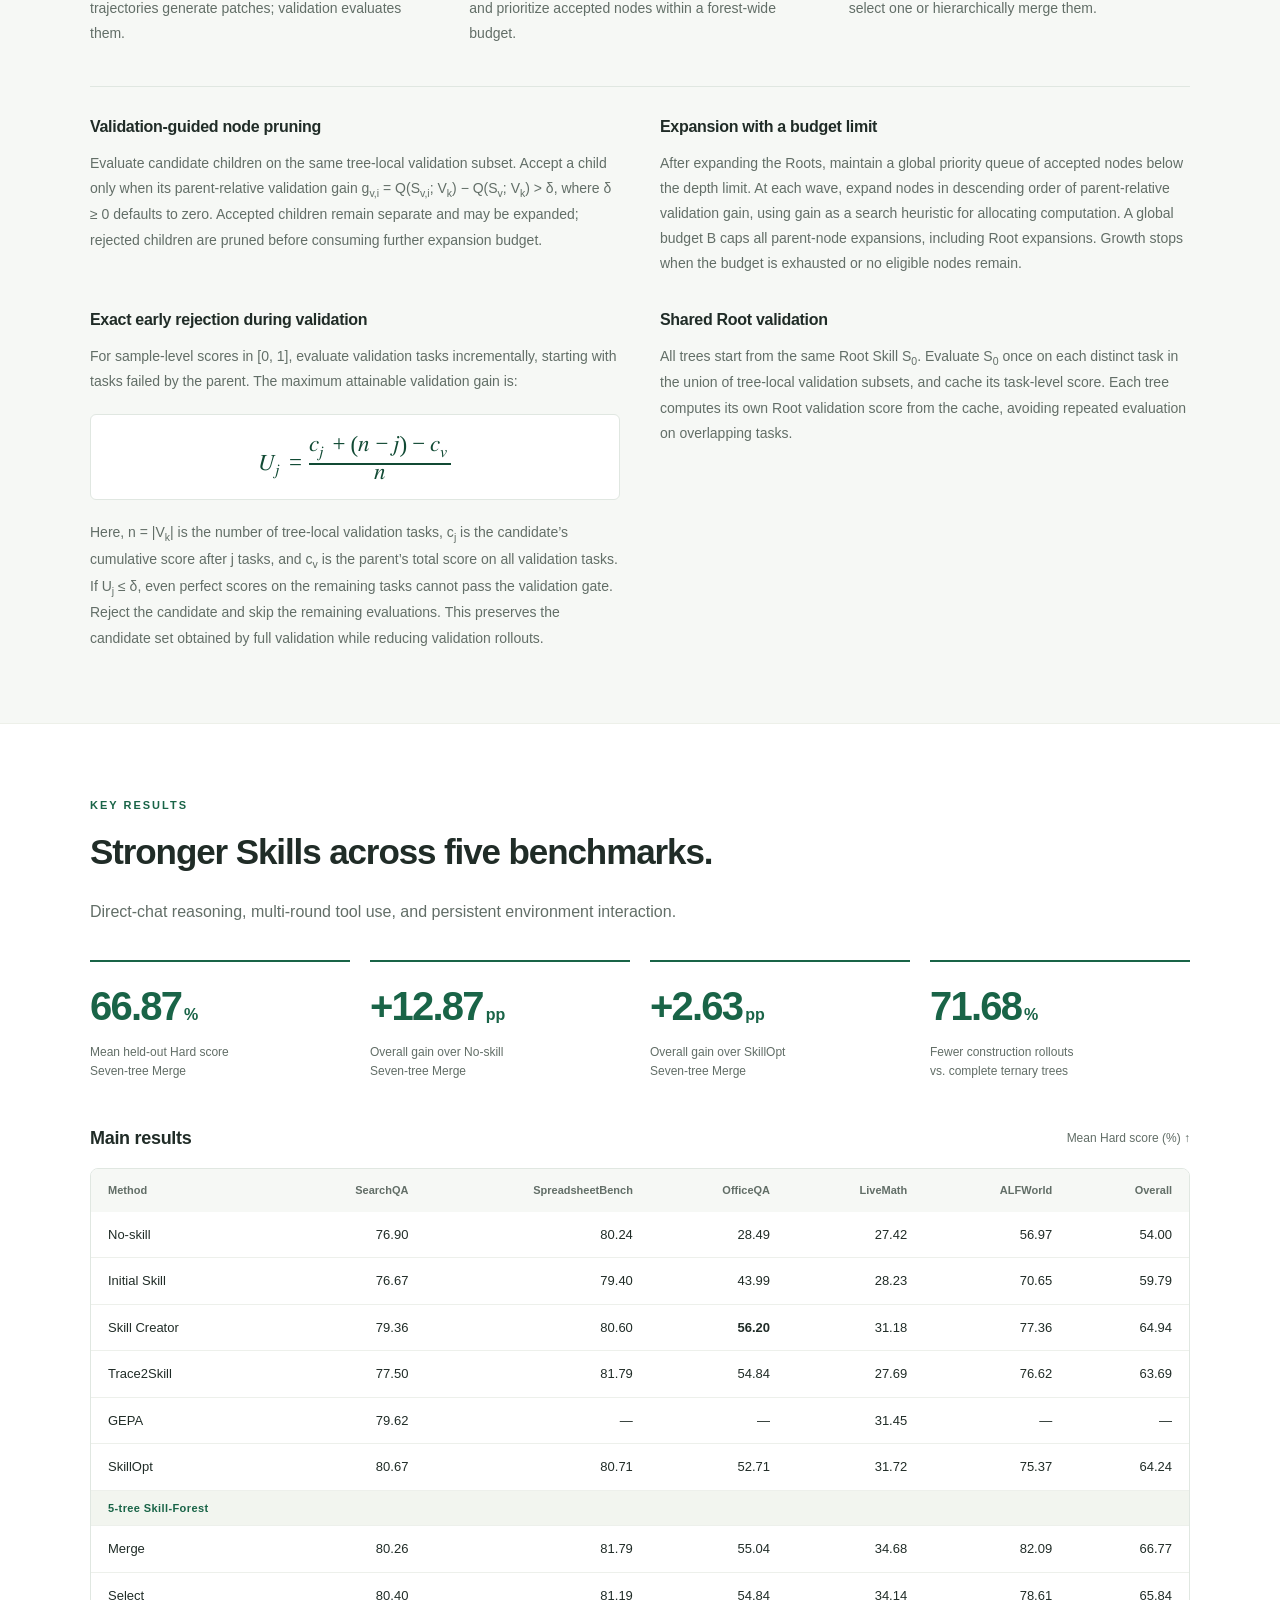
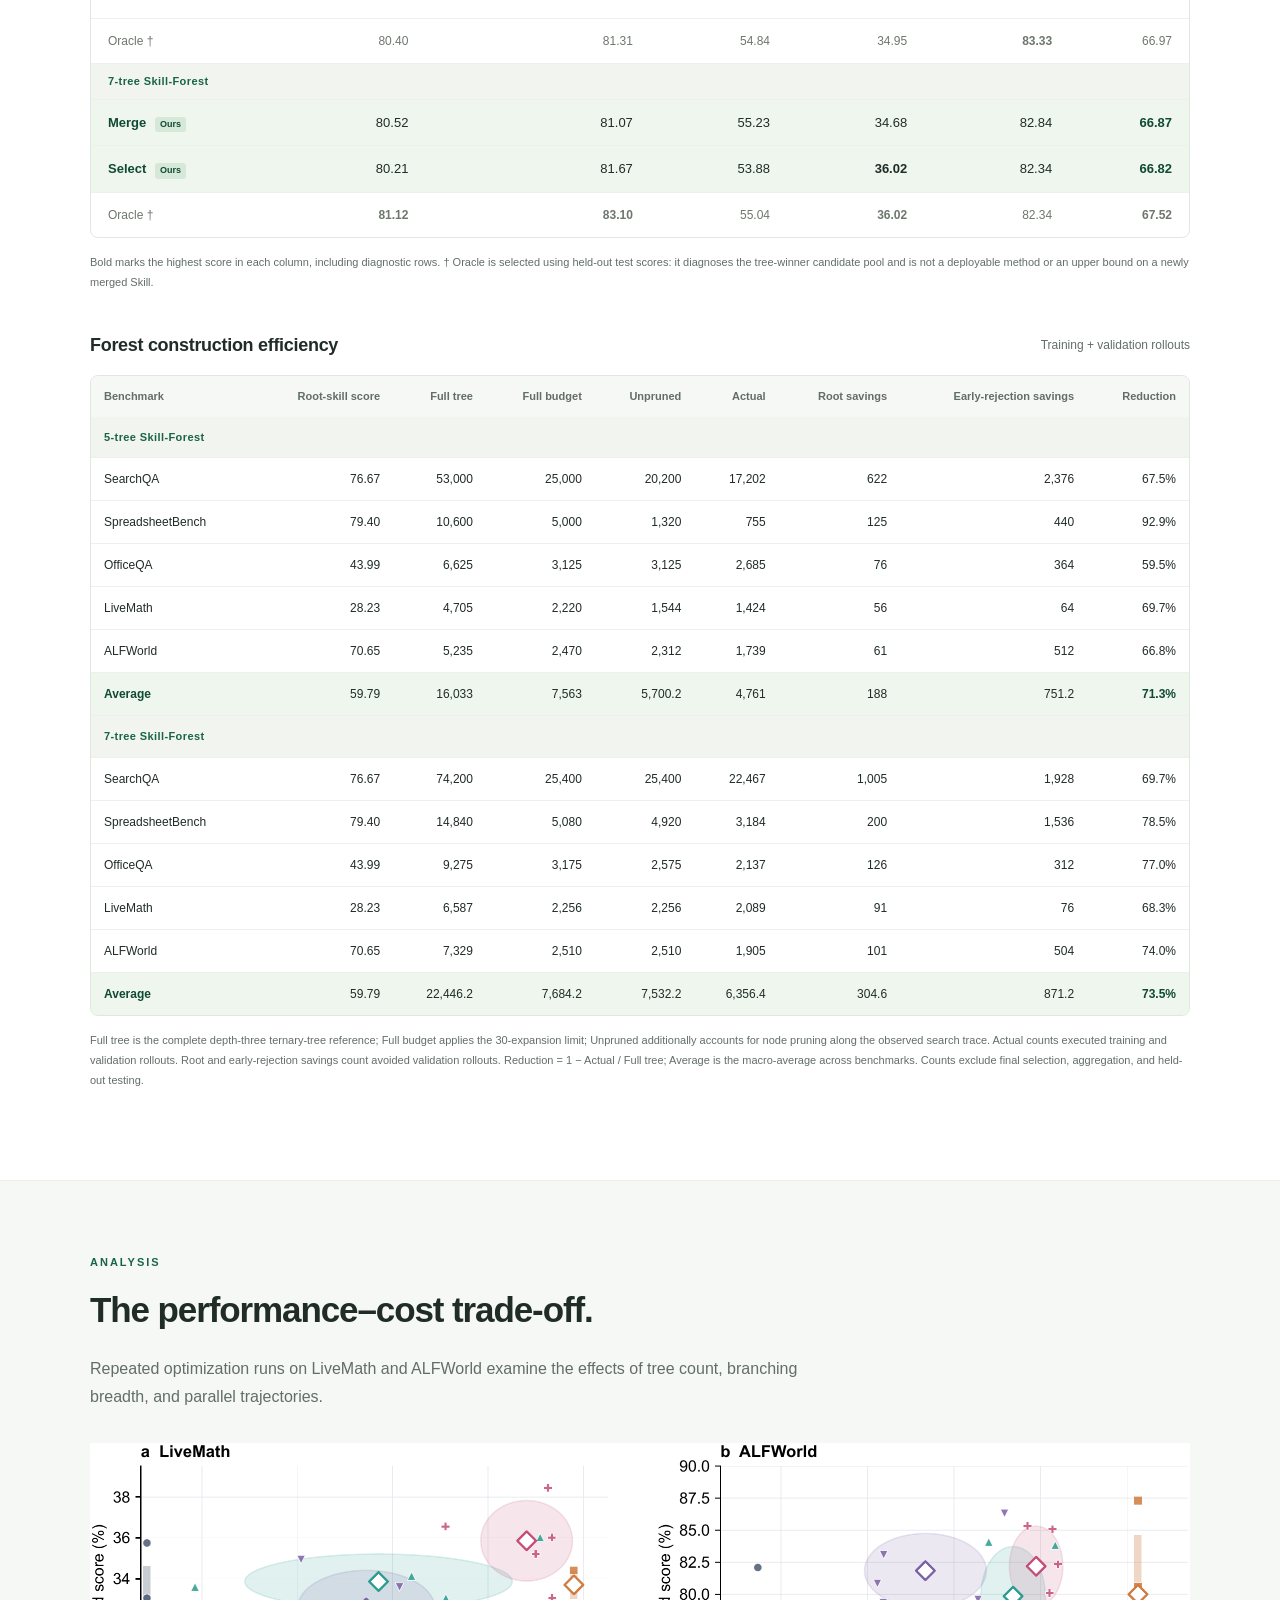
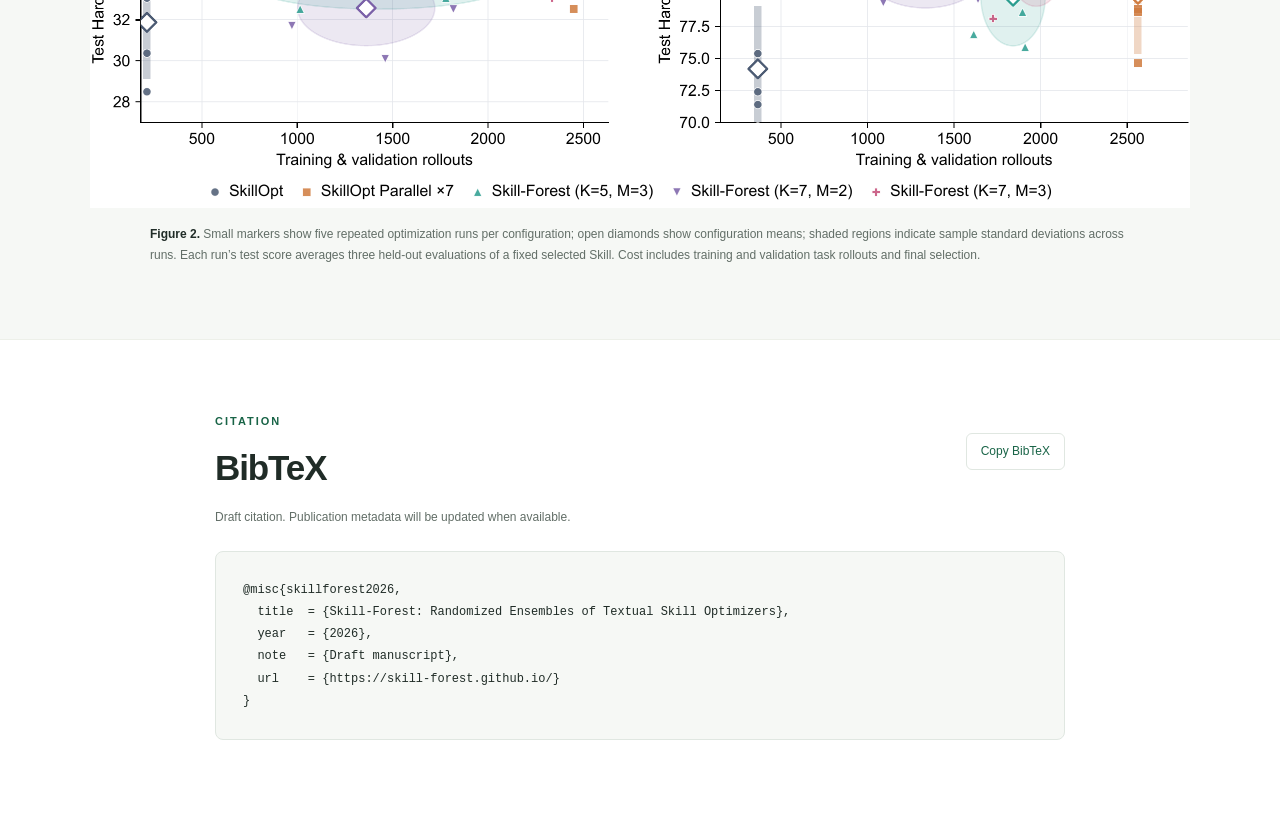
==== commit 9ef95441: "Add paper forest construction efficiency table in both languages" ====
--- a/website/index.html
+++ b/website/index.html
@@ -71,6 +71,19 @@
 <tr class="oracle"><th scope="row">Oracle †</th><td><strong>81.12</strong></td><td><strong>83.10</strong></td><td>55.04</td><td><strong>36.02</strong></td><td>82.34</td><td><strong>67.52</strong></td></tr>
 </tbody></table></div><p class="table-note">Bold marks the highest score in each column, including diagnostic rows. † Oracle is selected using held-out test scores: it diagnoses the tree-winner candidate pool and is not a deployable method or an upper bound on a newly merged Skill.</p>
 
+<div class="efficiency-results" id="efficiency"><div class="table-heading"><h3>Forest construction efficiency</h3><span>Training + validation rollouts</span></div><div class="table-scroll" tabindex="0" role="region" aria-label="Training and validation rollouts during forest construction"><table><caption class="sr-only">Training and validation rollouts during forest construction</caption><thead><tr><th scope="col">Benchmark</th><th scope="col">Root-skill score</th><th scope="col">Full tree</th><th scope="col">Full budget</th><th scope="col">Unpruned</th><th scope="col">Actual</th><th scope="col">Root savings</th><th scope="col">Early-rejection savings</th><th scope="col">Reduction</th></tr></thead><tbody><tr class="group-row"><th colspan="9" scope="colgroup">5-tree Skill-Forest</th></tr><tr><th scope="row">SearchQA</th><td>76.67</td><td>53,000</td><td>25,000</td><td>20,200</td><td>17,202</td><td>622</td><td>2,376</td><td>67.5%</td></tr>
+<tr><th scope="row">SpreadsheetBench</th><td>79.40</td><td>10,600</td><td>5,000</td><td>1,320</td><td>755</td><td>125</td><td>440</td><td>92.9%</td></tr>
+<tr><th scope="row">OfficeQA</th><td>43.99</td><td>6,625</td><td>3,125</td><td>3,125</td><td>2,685</td><td>76</td><td>364</td><td>59.5%</td></tr>
+<tr><th scope="row">LiveMath</th><td>28.23</td><td>4,705</td><td>2,220</td><td>1,544</td><td>1,424</td><td>56</td><td>64</td><td>69.7%</td></tr>
+<tr><th scope="row">ALFWorld</th><td>70.65</td><td>5,235</td><td>2,470</td><td>2,312</td><td>1,739</td><td>61</td><td>512</td><td>66.8%</td></tr>
+<tr class="highlight"><th scope="row">Average</th><td>59.79</td><td>16,033</td><td>7,563</td><td>5,700.2</td><td>4,761</td><td>188</td><td>751.2</td><td>71.3%</td></tr>
+<tr class="group-row"><th colspan="9" scope="colgroup">7-tree Skill-Forest</th></tr><tr><th scope="row">SearchQA</th><td>76.67</td><td>74,200</td><td>25,400</td><td>25,400</td><td>22,467</td><td>1,005</td><td>1,928</td><td>69.7%</td></tr>
+<tr><th scope="row">SpreadsheetBench</th><td>79.40</td><td>14,840</td><td>5,080</td><td>4,920</td><td>3,184</td><td>200</td><td>1,536</td><td>78.5%</td></tr>
+<tr><th scope="row">OfficeQA</th><td>43.99</td><td>9,275</td><td>3,175</td><td>2,575</td><td>2,137</td><td>126</td><td>312</td><td>77.0%</td></tr>
+<tr><th scope="row">LiveMath</th><td>28.23</td><td>6,587</td><td>2,256</td><td>2,256</td><td>2,089</td><td>91</td><td>76</td><td>68.3%</td></tr>
+<tr><th scope="row">ALFWorld</th><td>70.65</td><td>7,329</td><td>2,510</td><td>2,510</td><td>1,905</td><td>101</td><td>504</td><td>74.0%</td></tr>
+<tr class="highlight"><th scope="row">Average</th><td>59.79</td><td>22,446.2</td><td>7,684.2</td><td>7,532.2</td><td>6,356.4</td><td>304.6</td><td>871.2</td><td>73.5%</td></tr>
+</tbody></table></div><p class="table-note">Full tree is the complete depth-three ternary-tree reference; Full budget applies the 30-expansion limit; Unpruned additionally accounts for node pruning along the observed search trace. Actual counts executed training and validation rollouts. Root and early-rejection savings count avoided validation rollouts. Reduction = 1 − Actual / Full tree; Average is the macro-average across benchmarks. Counts exclude final selection, aggregation, and held-out testing.</p></div>
 </section>
 <section class="section soft-section" id="analysis"><div class="container"><div class="section-label">ANALYSIS</div><h2>The performance–cost trade-off.</h2><p class="section-intro">Repeated optimization runs on LiveMath and ALFWorld examine the effects of tree count, branching breadth, and parallel trajectories.</p><figure><a href="assets/search-cost.png" target="_blank" rel="noopener" aria-label="Open full-size performance and cost analysis"><img src="assets/search-cost.png" width="2200" loading="lazy" alt="Performance versus optimization rollout cost for Skill-Forest and SkillOpt configurations on LiveMath and ALFWorld."></a><figcaption><span>Figure 2.</span> Small markers show five repeated optimization runs per configuration; open diamonds show configuration means; shaded regions indicate sample standard deviations across runs. Each run’s test score averages three held-out evaluations of a fixed selected Skill. Cost includes training and validation task rollouts and final selection.</figcaption></figure></div></section>
 <section class="section container reading-width" id="citation"><div class="citation-heading"><div><div class="section-label">CITATION</div><h2>BibTeX</h2></div><button class="copy-button" type="button" id="copy-citation">Copy BibTeX</button></div><p class="small-note">Draft citation. Publication metadata will be updated when available.</p><pre><code id="bibtex">@misc{skillforest2026,
--- a/website/styles.css
+++ b/website/styles.css
@@ -2,3 +2,4 @@
 /* Language navigation stays beside the project identity at the top left. */
 .nav-left{display:flex;align-items:center;gap:16px}.language-switch{display:flex;gap:2px;padding:3px;border:1px solid var(--line);border-radius:6px;line-height:1.5}.language-switch a{padding:3px 7px;font-size:11px;color:var(--muted);border-radius:3px}.language-switch a[aria-current="page"]{background:var(--accent);color:var(--green);font-weight:700}.language-switch a:hover{text-decoration:none;background:var(--soft)}html[lang="zh-CN"] body{font-family:-apple-system,BlinkMacSystemFont,"Segoe UI","PingFang SC","Microsoft YaHei",sans-serif}html[lang="zh-CN"] h1,html[lang="zh-CN"] h2,html[lang="zh-CN"] h3{letter-spacing:0}html[lang="zh-CN"] .metrics strong span{font-size:12px}@media(max-width:640px){.nav-left{gap:9px}.nav-left .brand{font-size:14px;gap:5px}.nav-left .brand svg{width:20px}.language-switch a{padding:3px 5px;font-size:10px}.nav-links{gap:12px}}@media(max-width:360px){.nav-left .brand svg{display:none}.nav-links{gap:8px}}
 .method-detail{row-gap:32px}.method-detail .equation{margin:20px 0;padding:20px 12px;background:#fff;border:1px solid var(--line);border-radius:6px;font-size:23px;color:var(--green-dark)}.method-detail sub{font-size:.75em}.method-detail math{font-family:"Cambria Math",STIX Two Math,serif}
+.efficiency-results{margin-top:40px}.efficiency-results table{font-size:12px}.efficiency-results th,.efficiency-results td{padding:12px 13px}
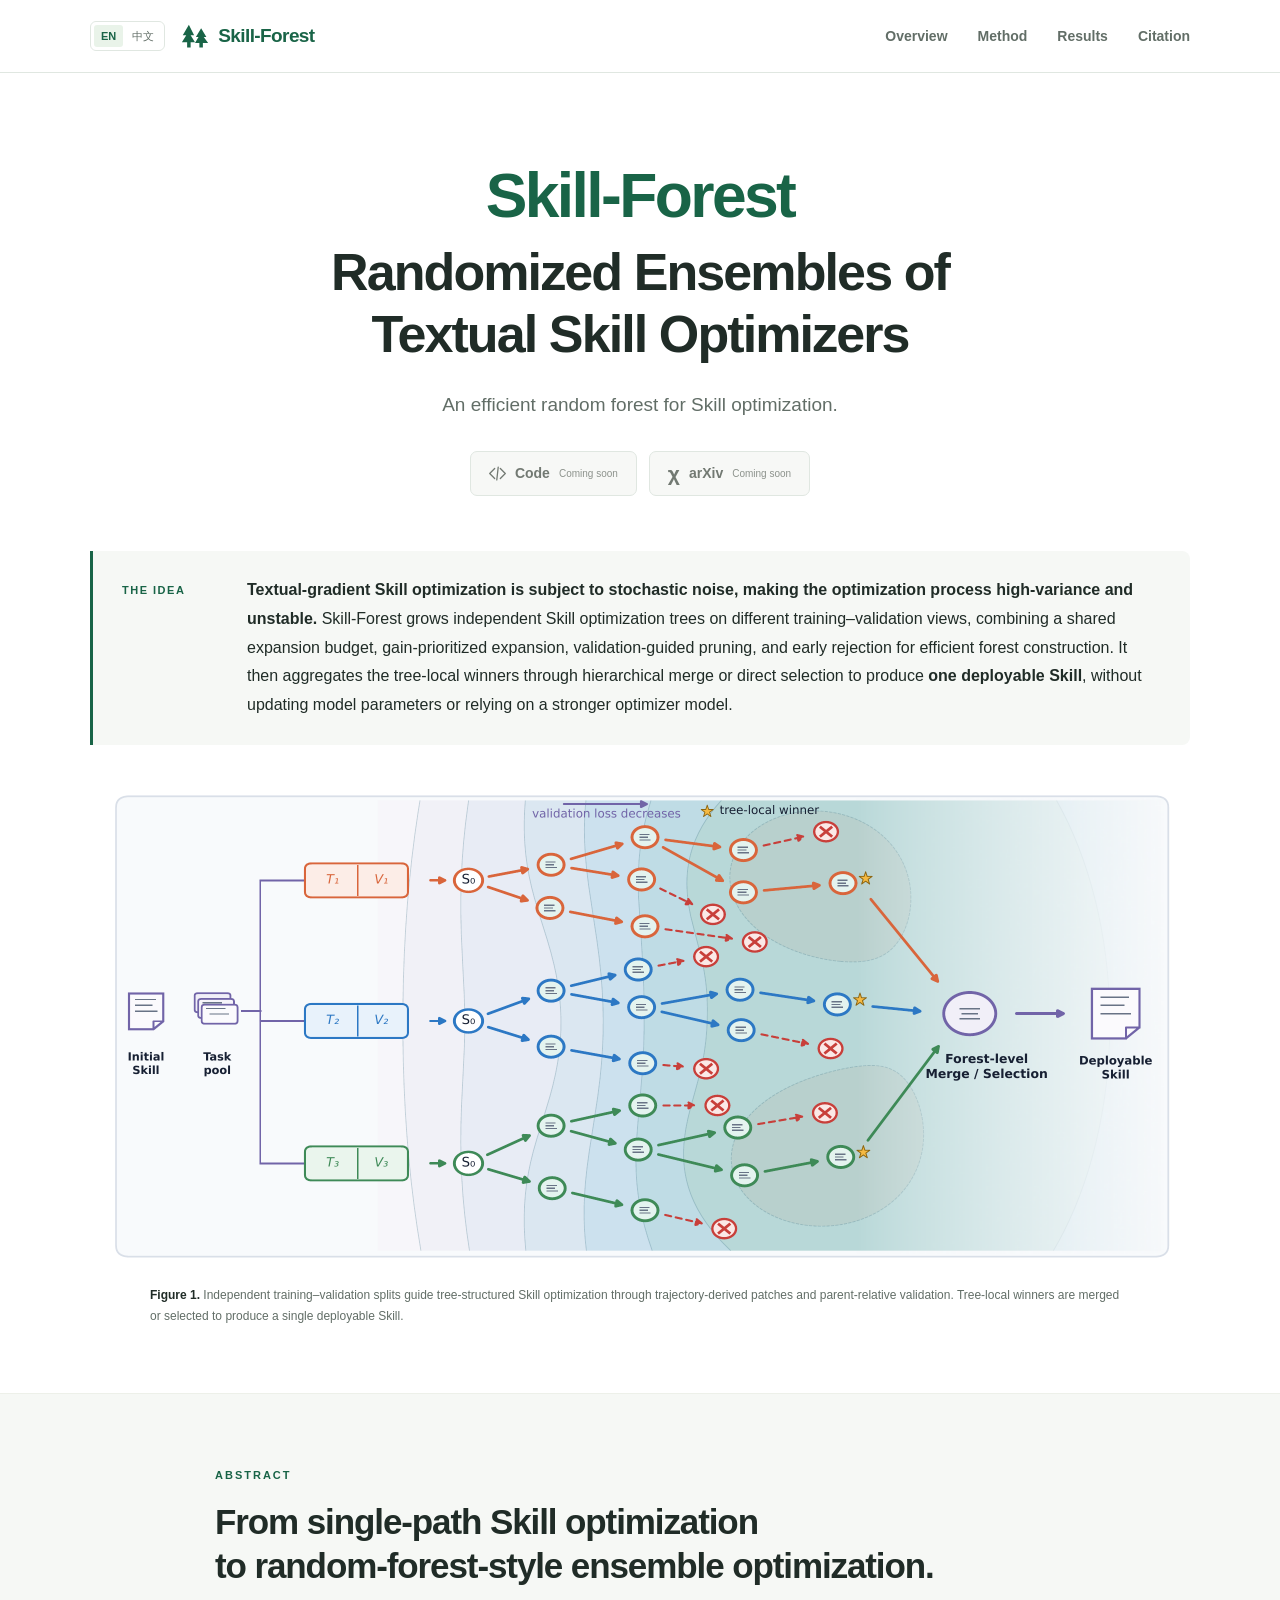
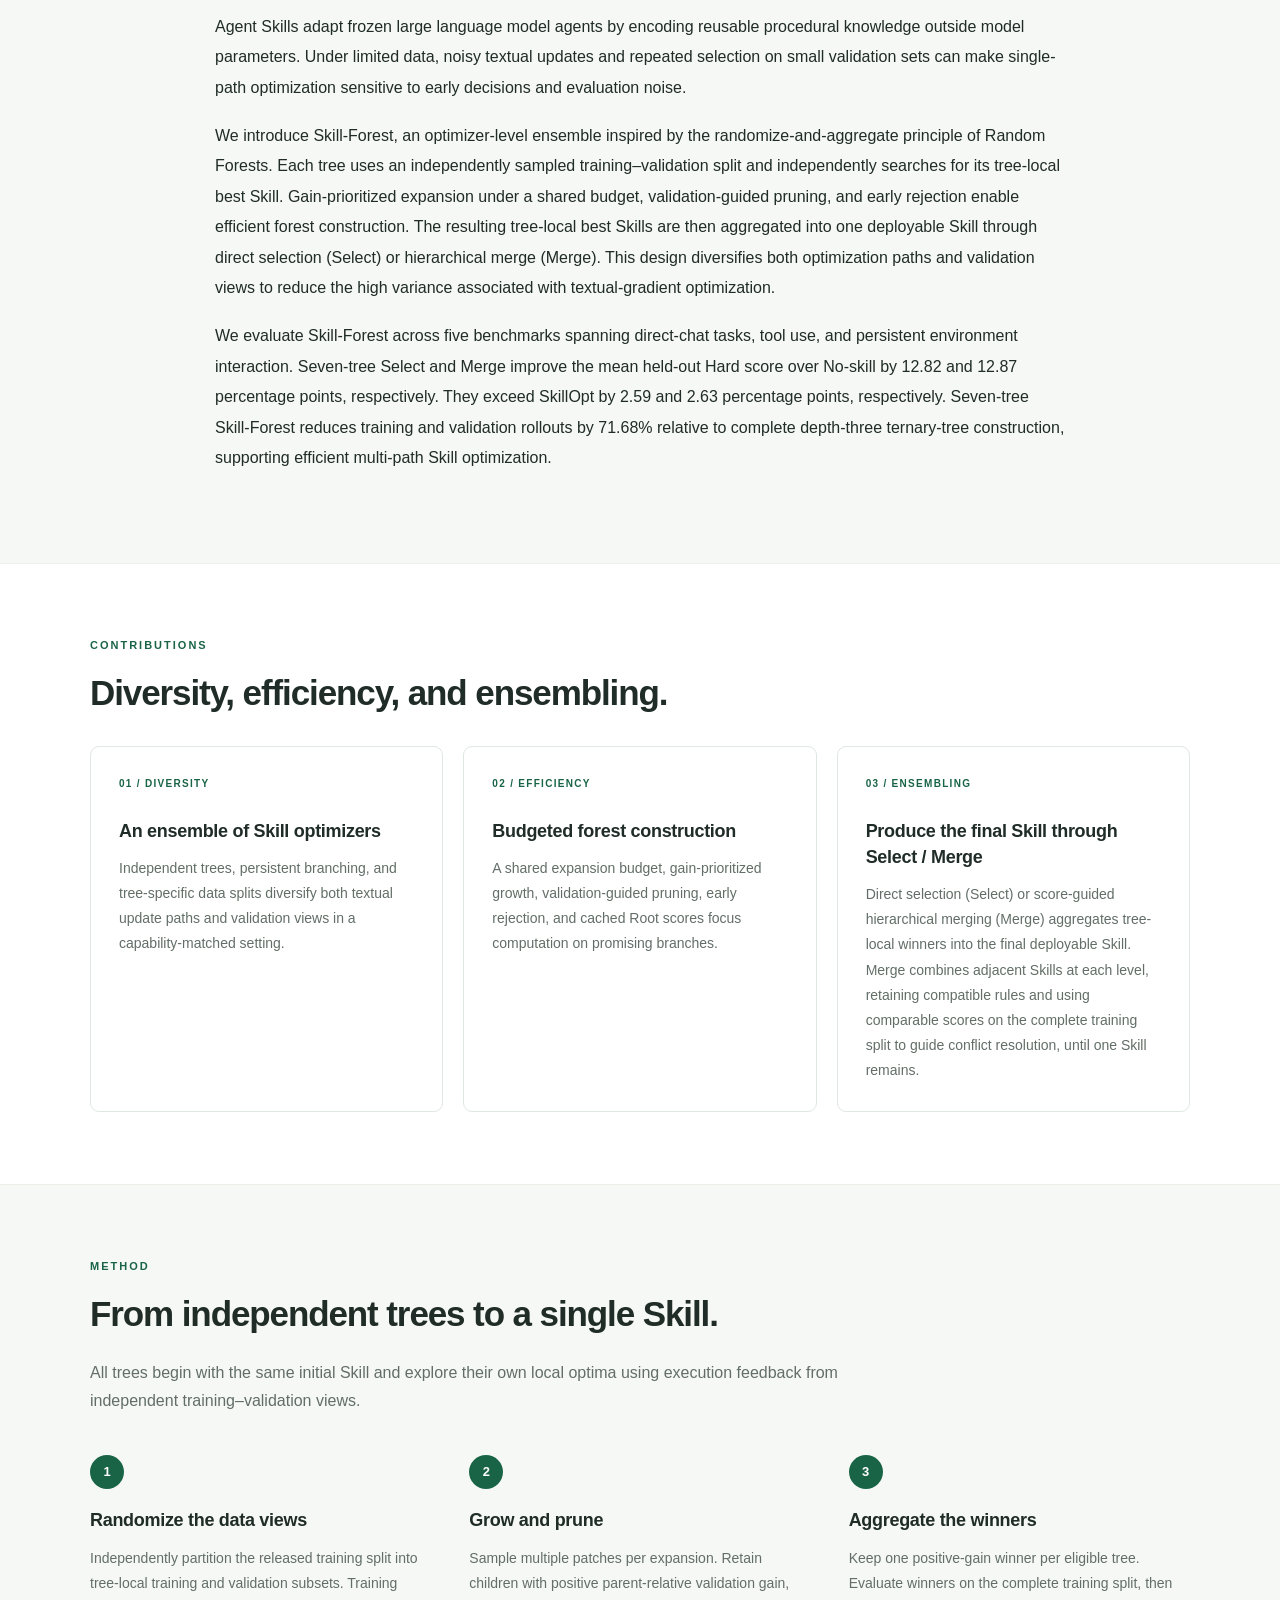
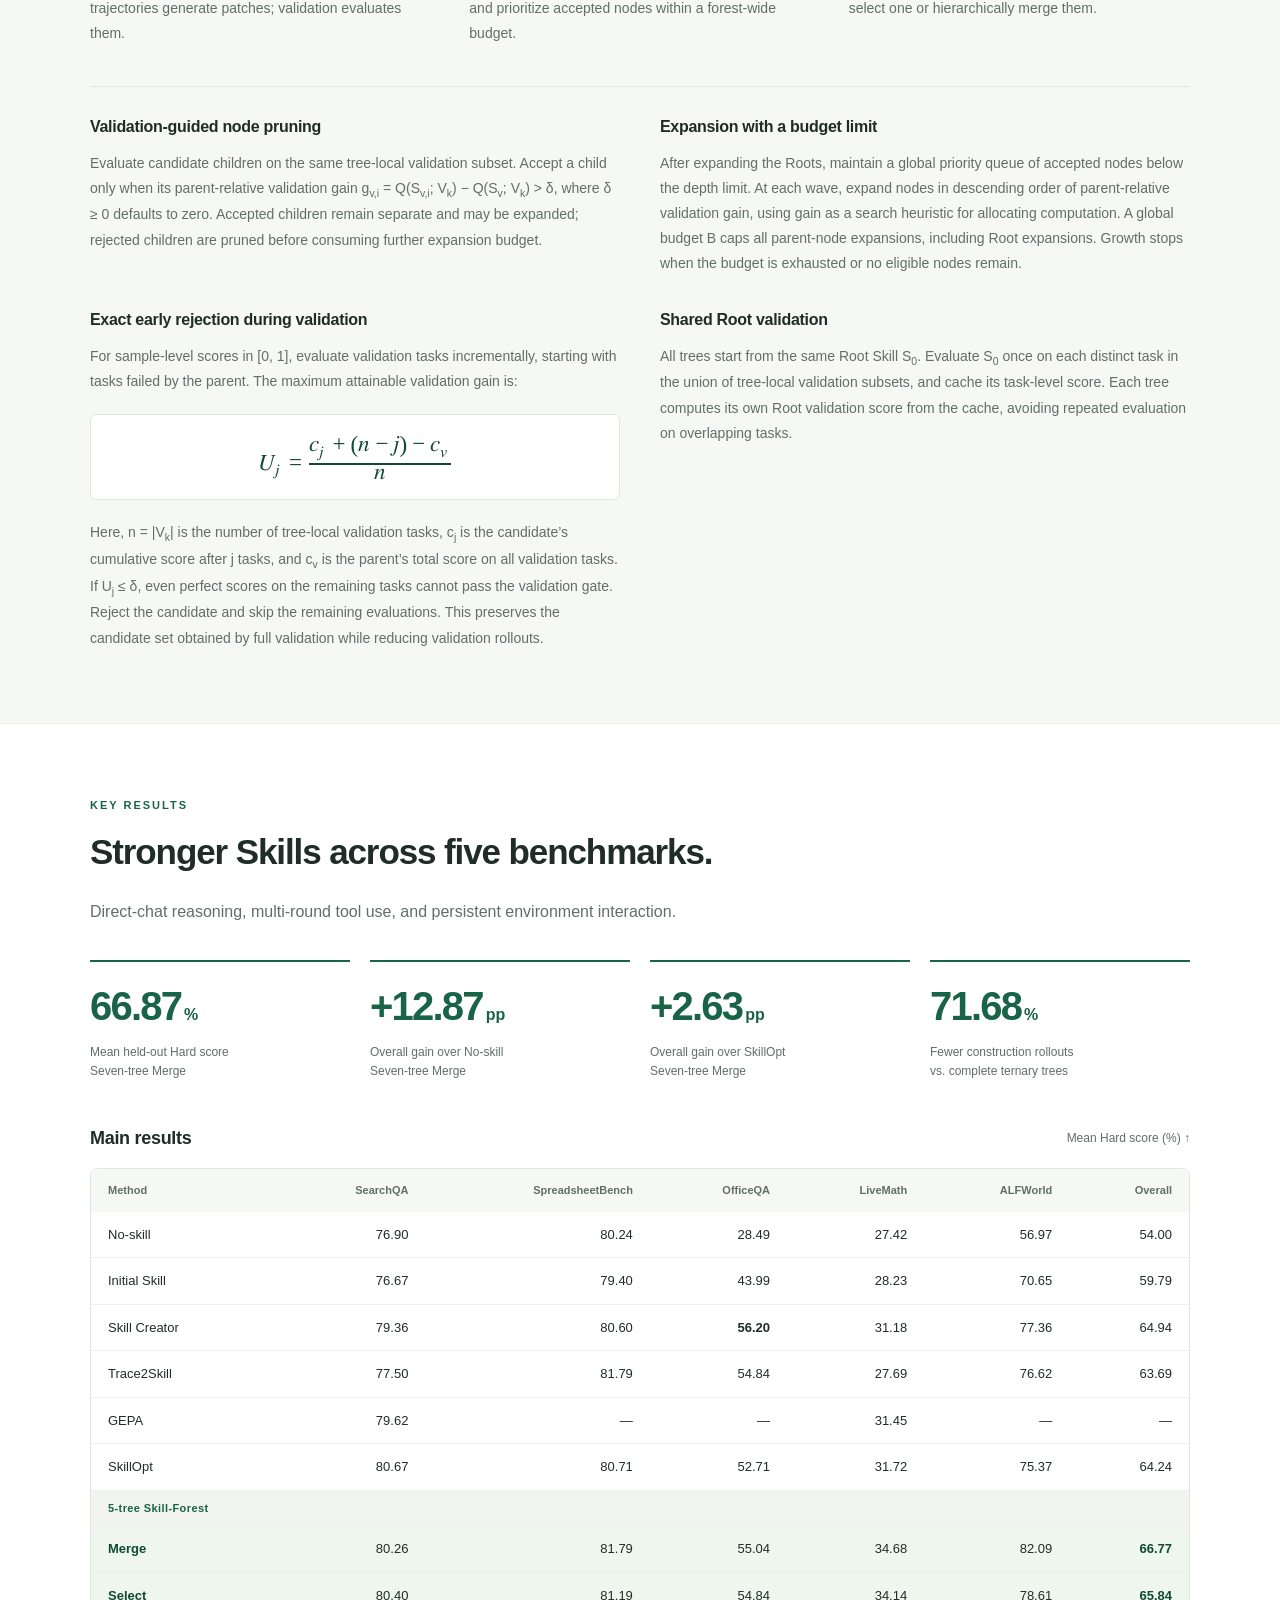
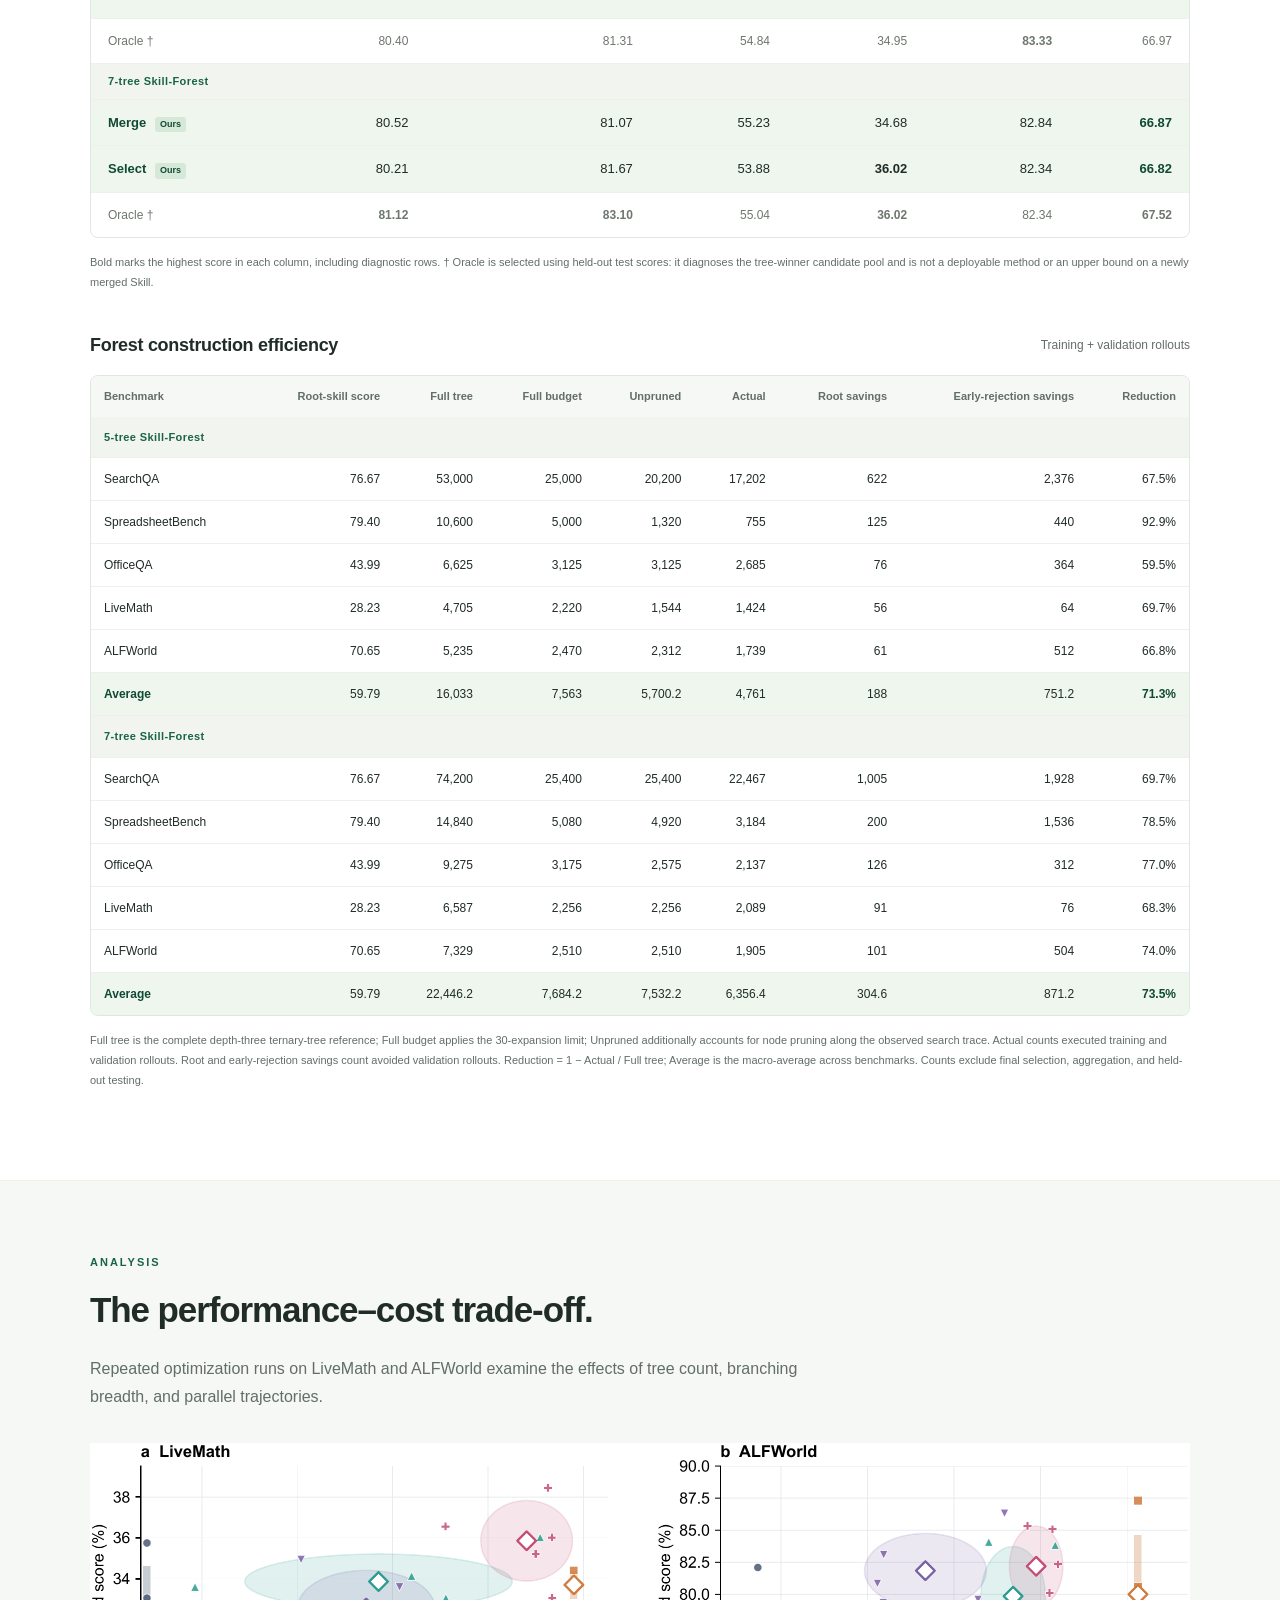
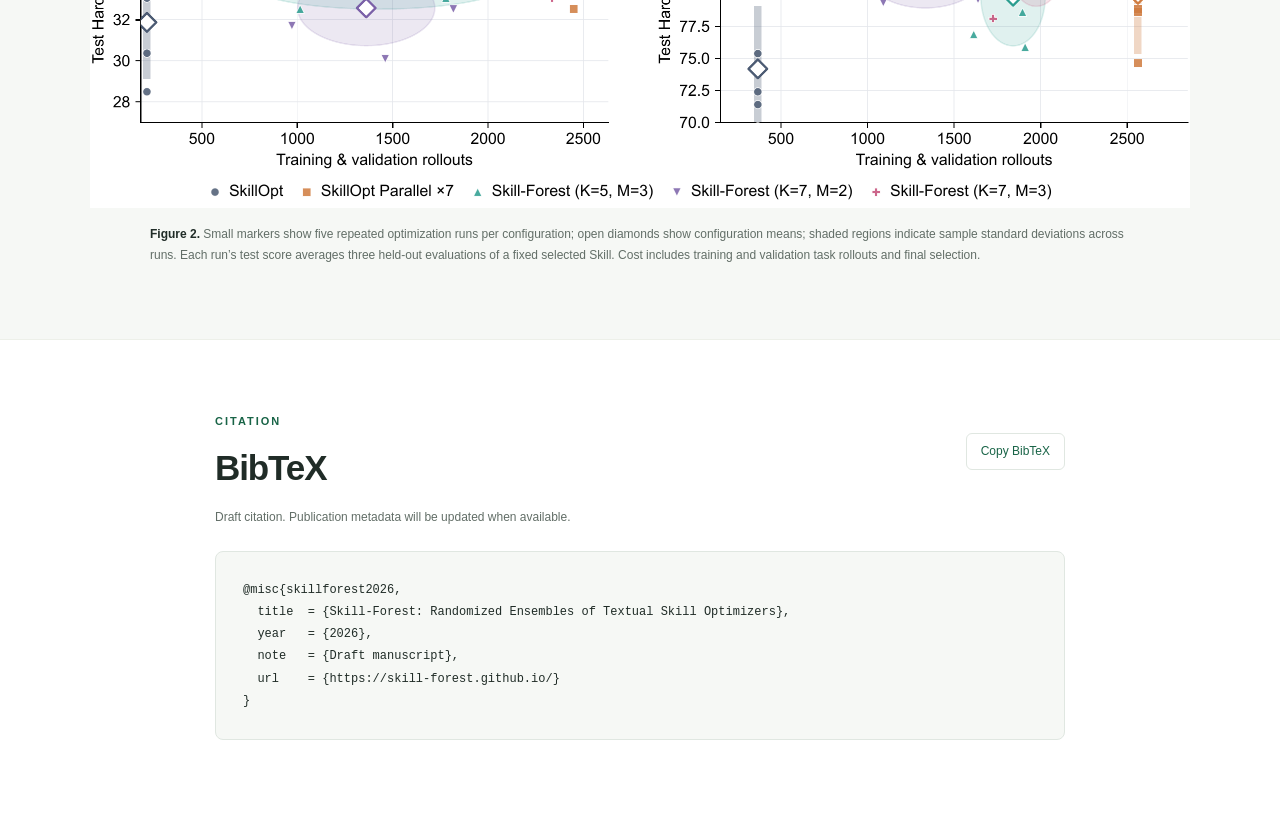
==== commit ca0a64e5: "Highlight five tree Merge and Select main results" ====
--- a/website/index.html
+++ b/website/index.html
@@ -62,8 +62,8 @@
 <tr><th scope="row">GEPA</th><td>79.62</td><td>—</td><td>—</td><td>31.45</td><td>—</td><td>—</td></tr>
 <tr><th scope="row">SkillOpt</th><td>80.67</td><td>80.71</td><td>52.71</td><td>31.72</td><td>75.37</td><td>64.24</td></tr>
 <tr class="group-row"><th colspan="7" scope="colgroup">5-tree Skill-Forest</th></tr>
-<tr><th scope="row">Merge</th><td>80.26</td><td>81.79</td><td>55.04</td><td>34.68</td><td>82.09</td><td>66.77</td></tr>
-<tr><th scope="row">Select</th><td>80.40</td><td>81.19</td><td>54.84</td><td>34.14</td><td>78.61</td><td>65.84</td></tr>
+<tr class="highlight"><th scope="row">Merge</th><td>80.26</td><td>81.79</td><td>55.04</td><td>34.68</td><td>82.09</td><td>66.77</td></tr>
+<tr class="highlight"><th scope="row">Select</th><td>80.40</td><td>81.19</td><td>54.84</td><td>34.14</td><td>78.61</td><td>65.84</td></tr>
 <tr class="oracle"><th scope="row">Oracle †</th><td>80.40</td><td>81.31</td><td>54.84</td><td>34.95</td><td><strong>83.33</strong></td><td>66.97</td></tr>
 <tr class="group-row"><th colspan="7" scope="colgroup">7-tree Skill-Forest</th></tr>
 <tr class="highlight"><th scope="row">Merge <span class="row-tag">Ours</span></th><td>80.52</td><td>81.07</td><td>55.23</td><td>34.68</td><td>82.84</td><td>66.87</td></tr>
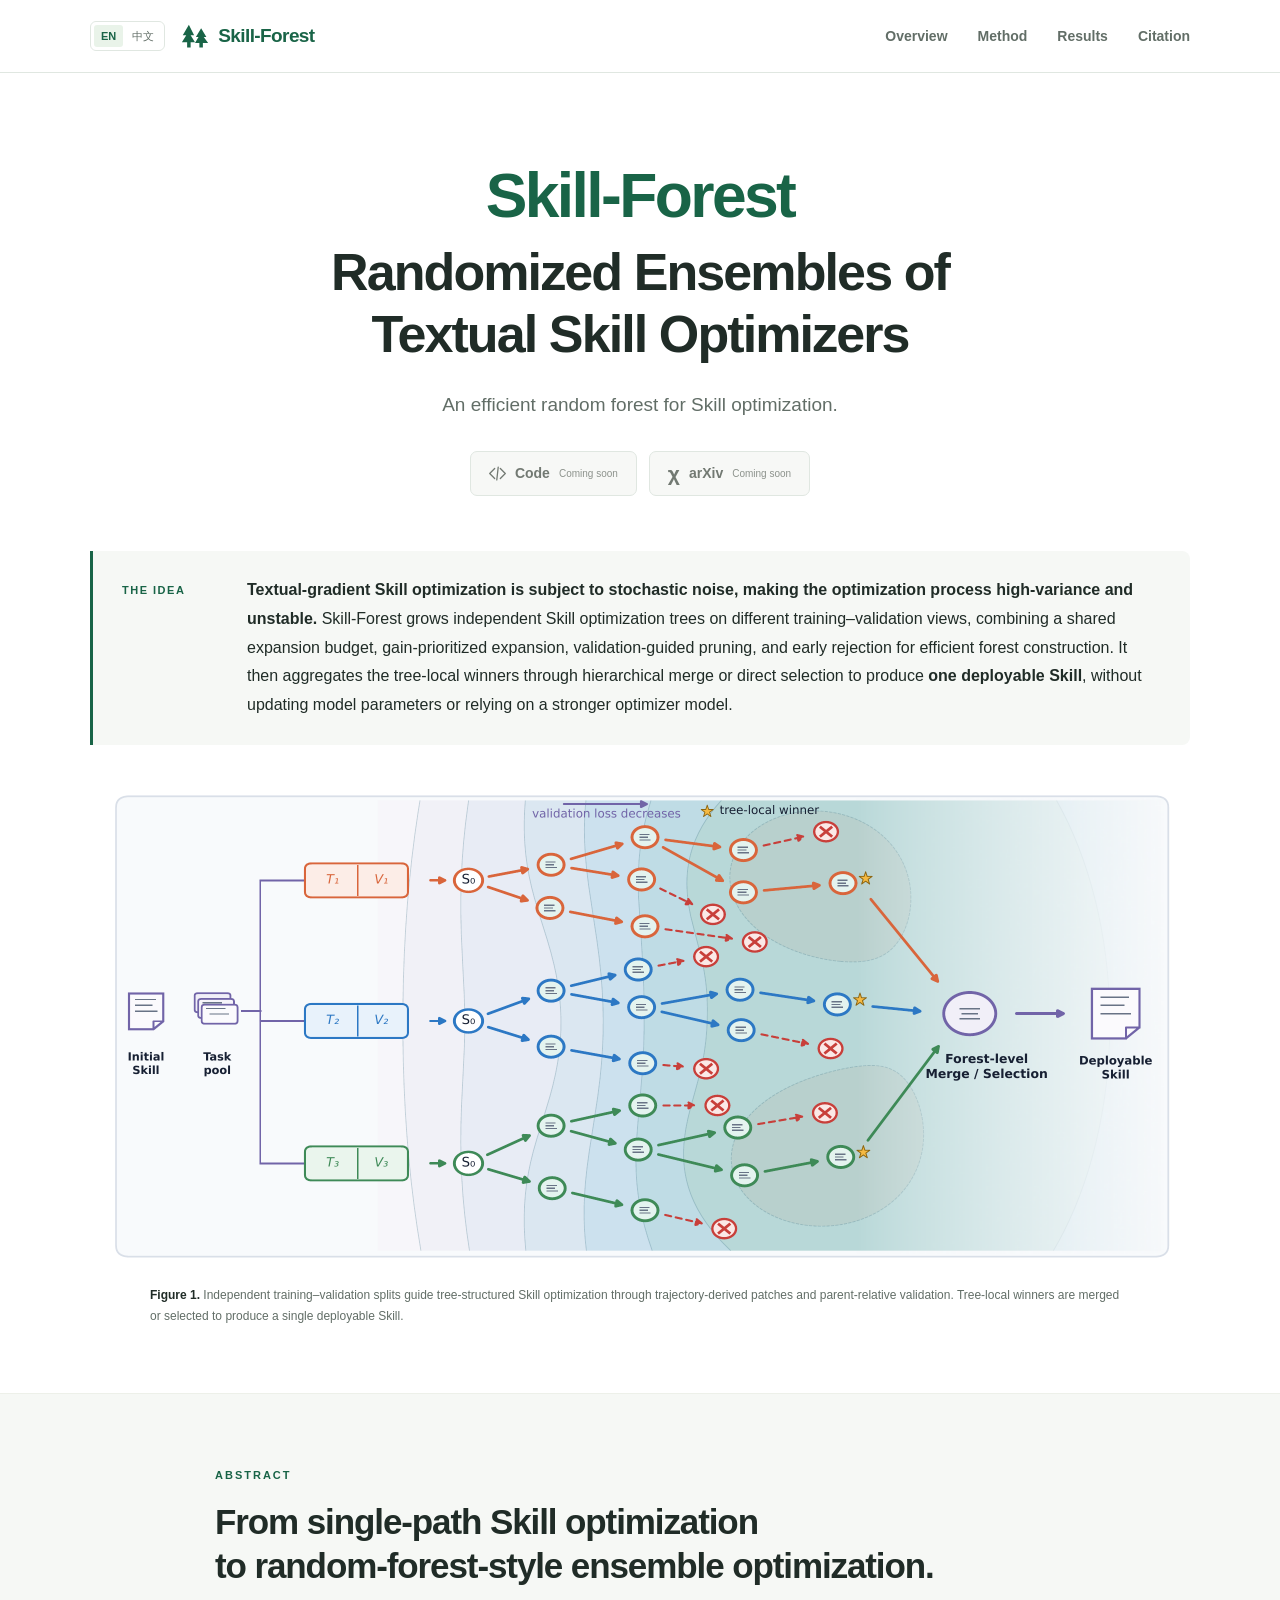
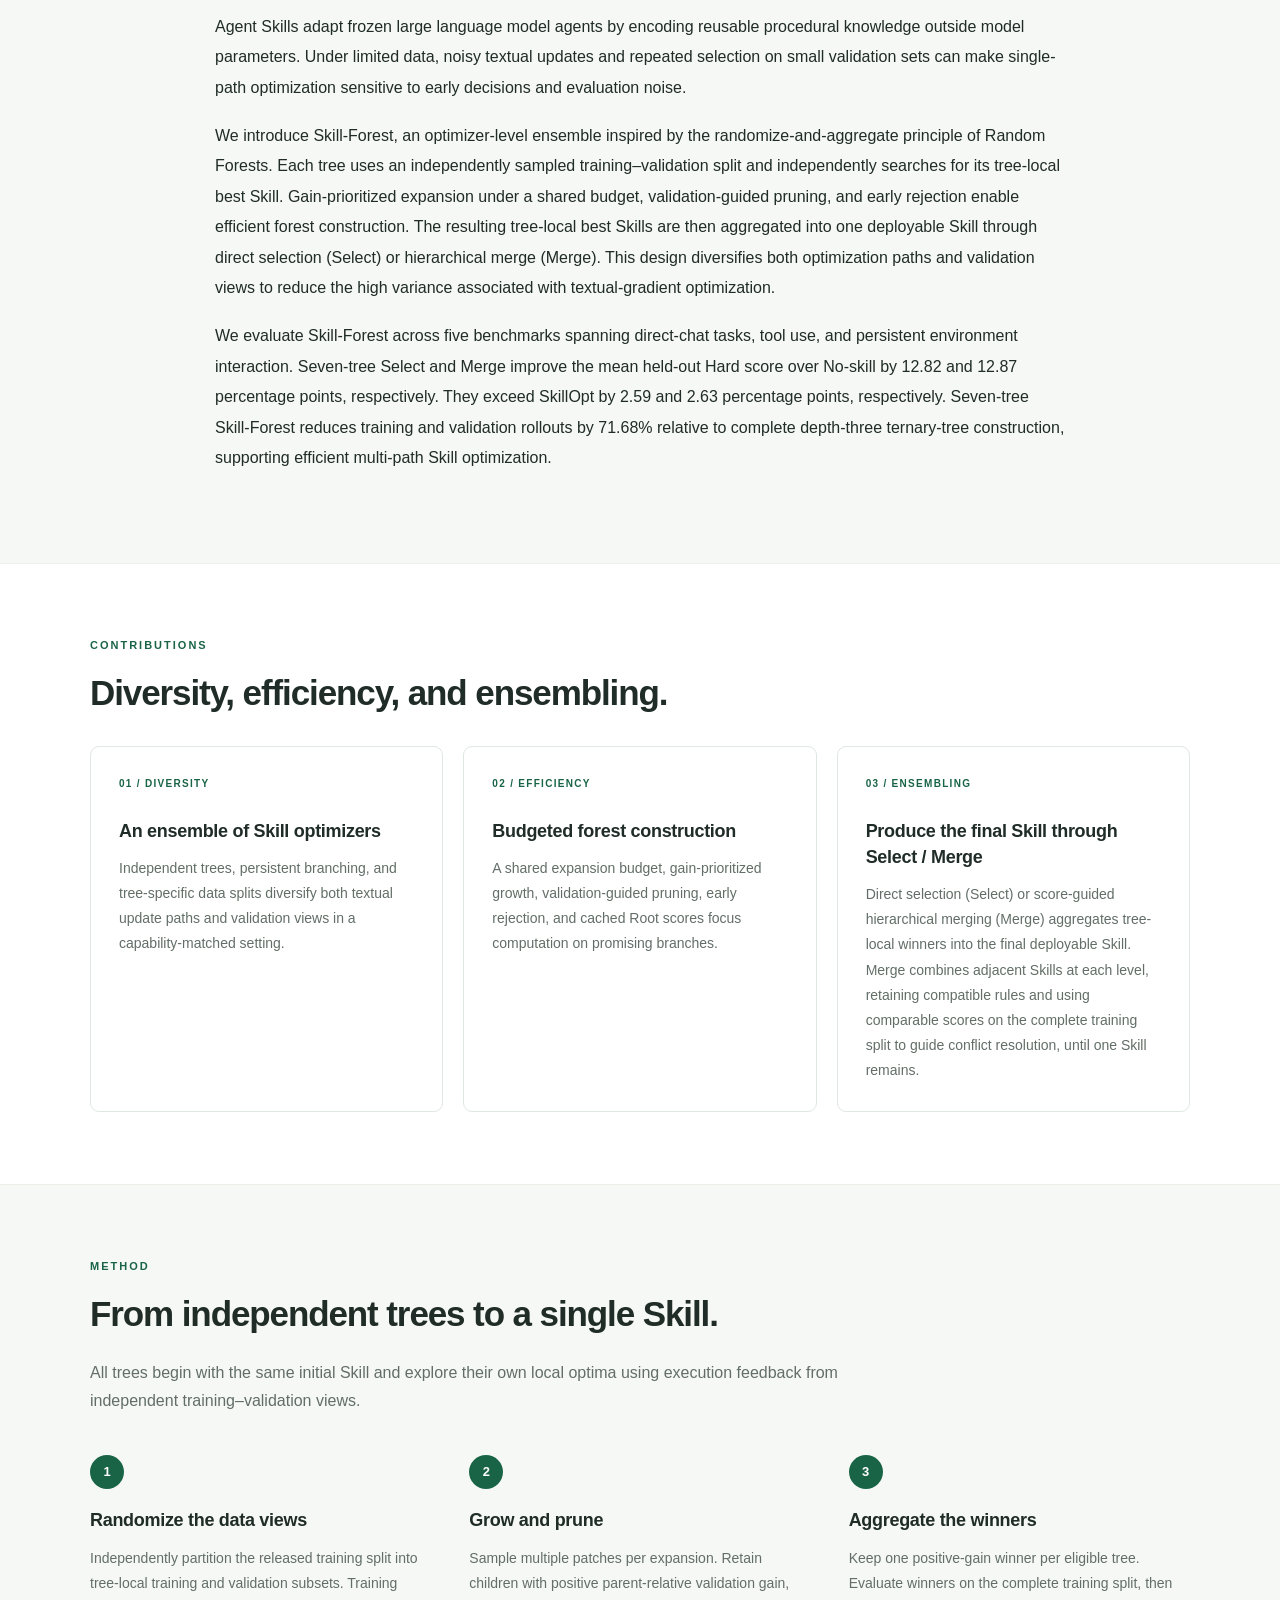
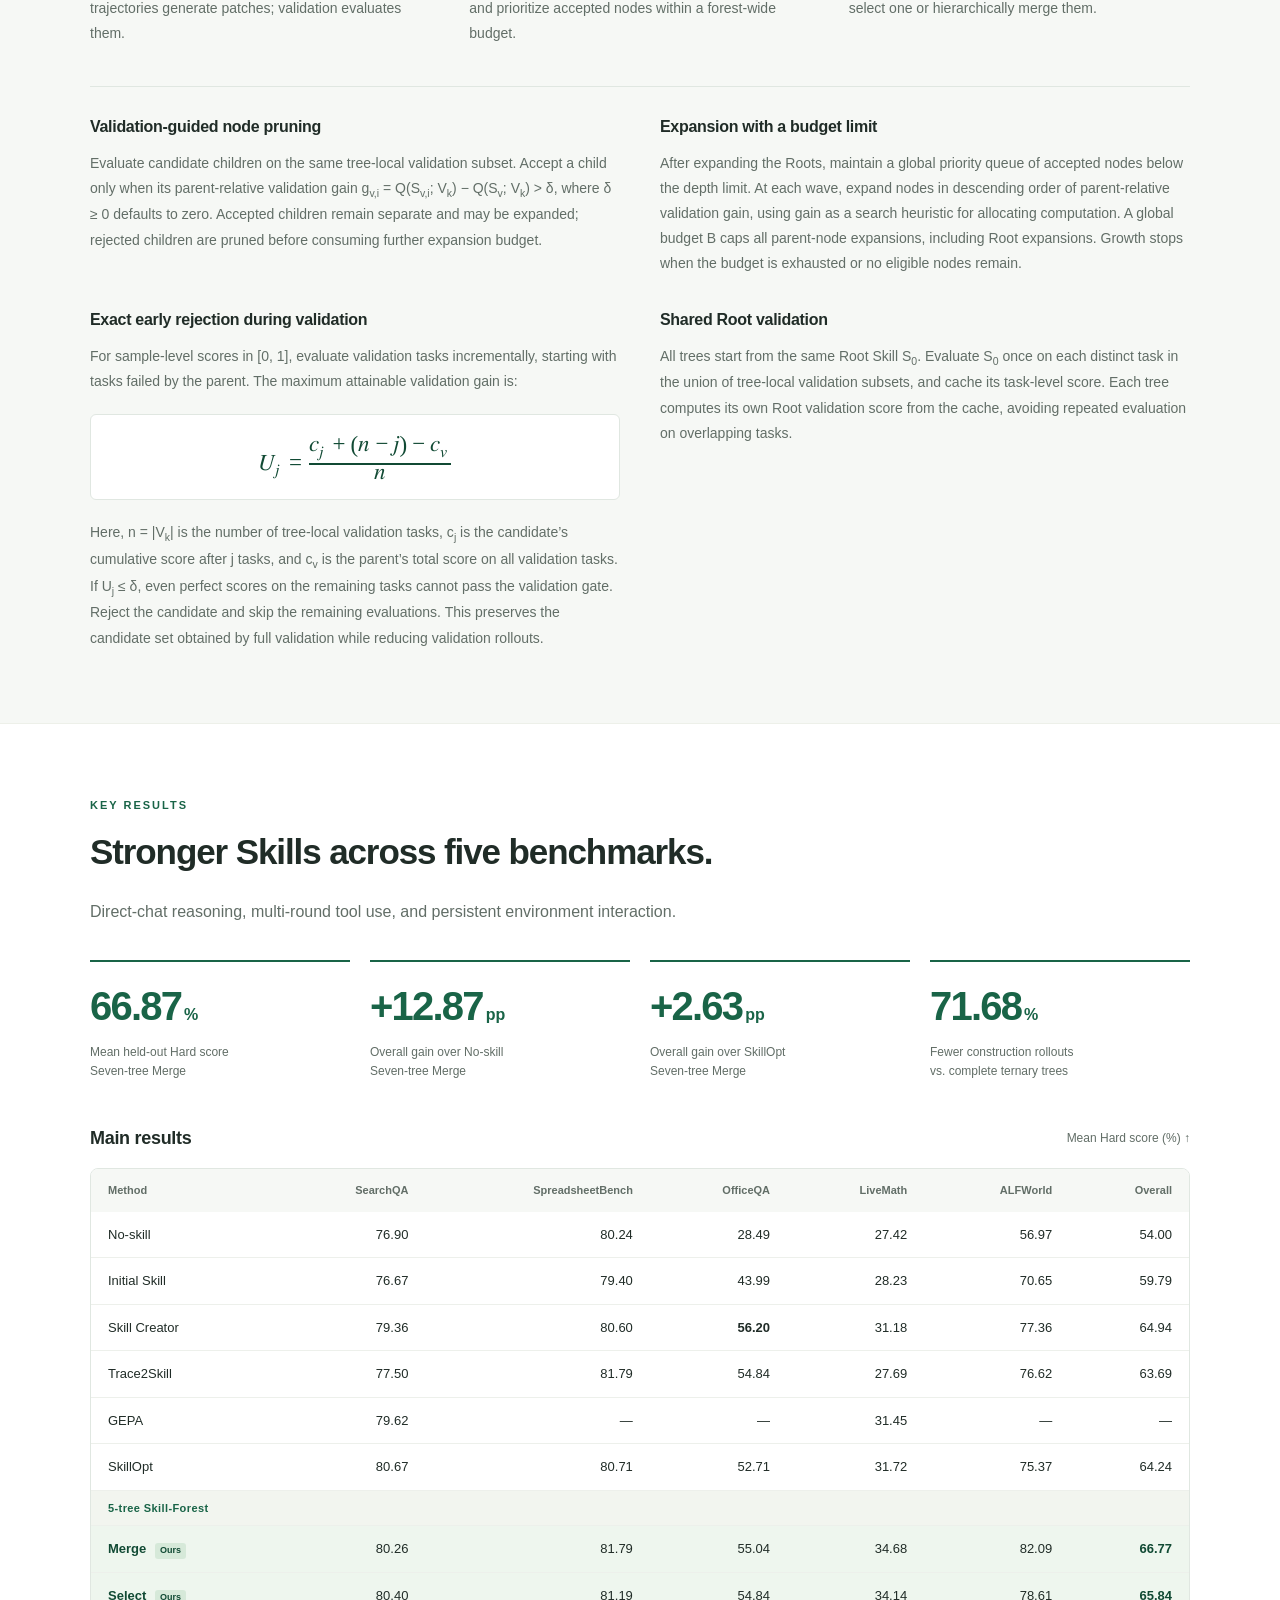
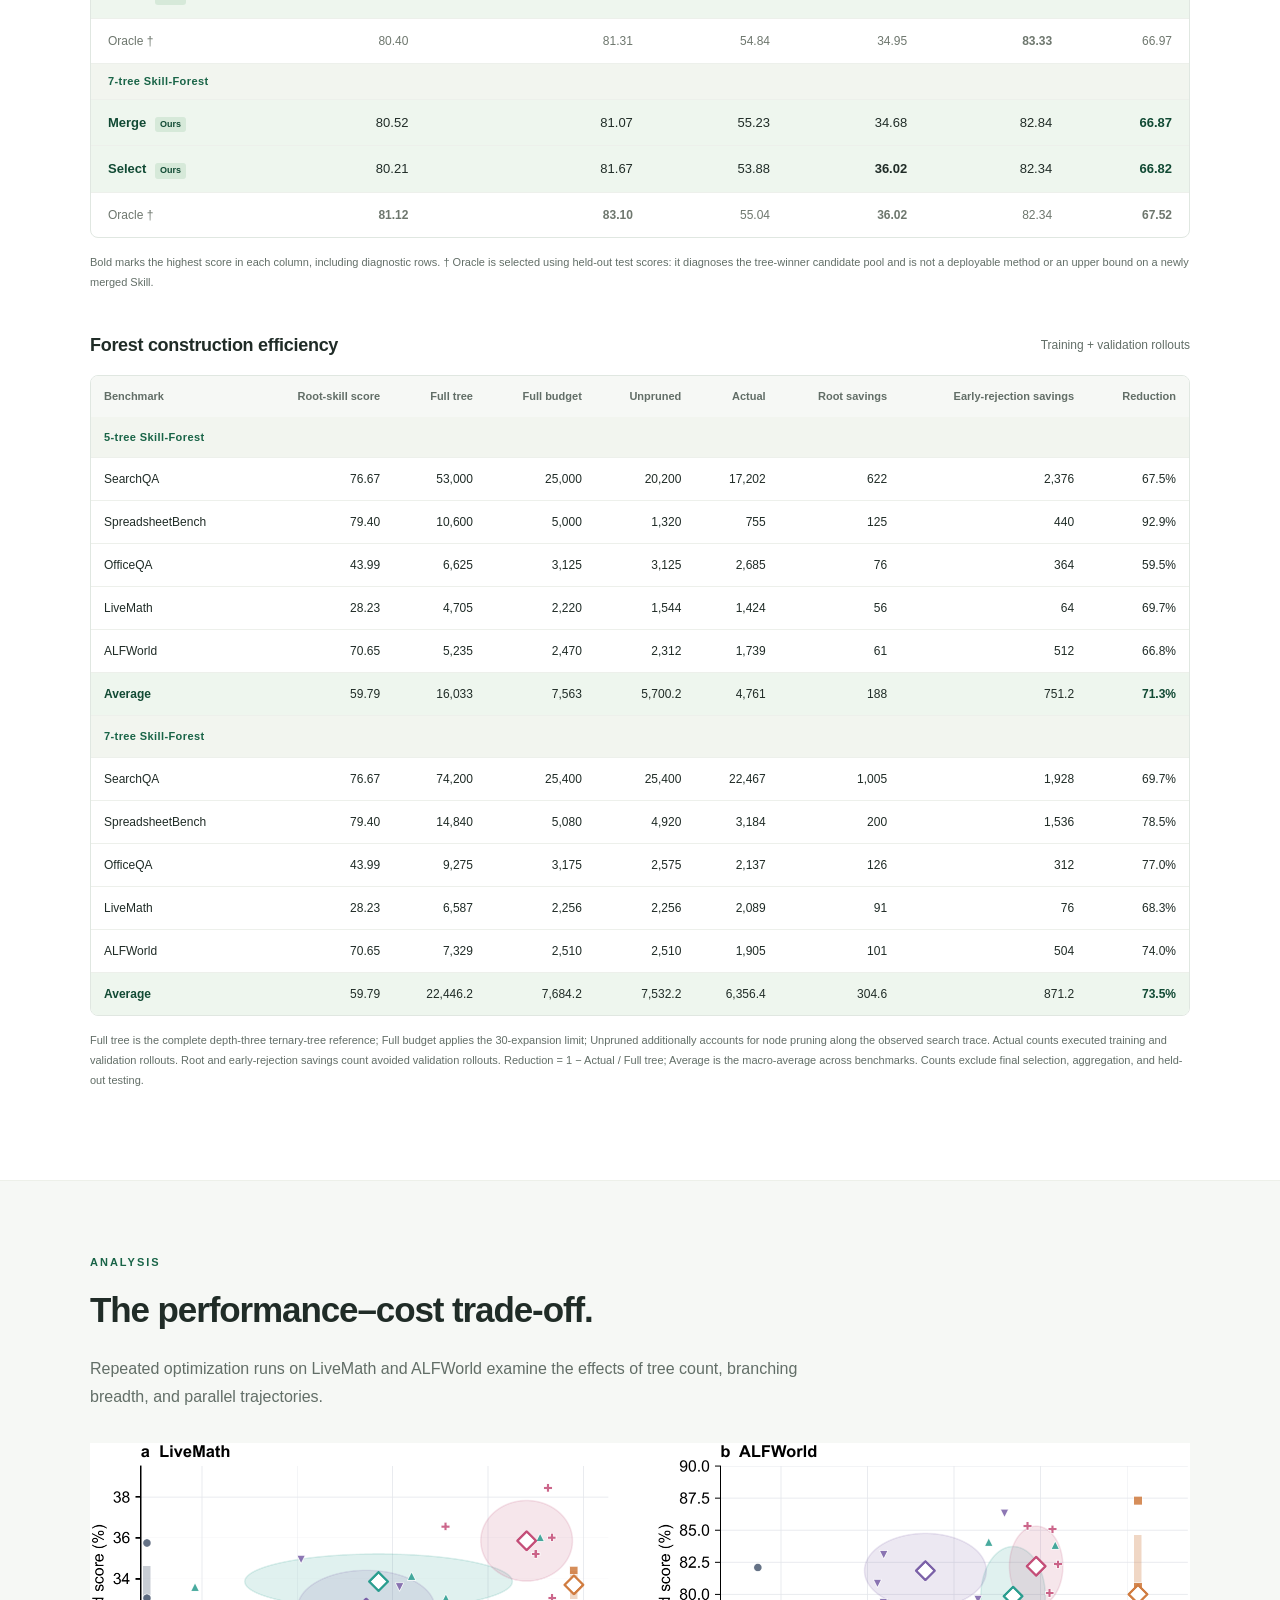
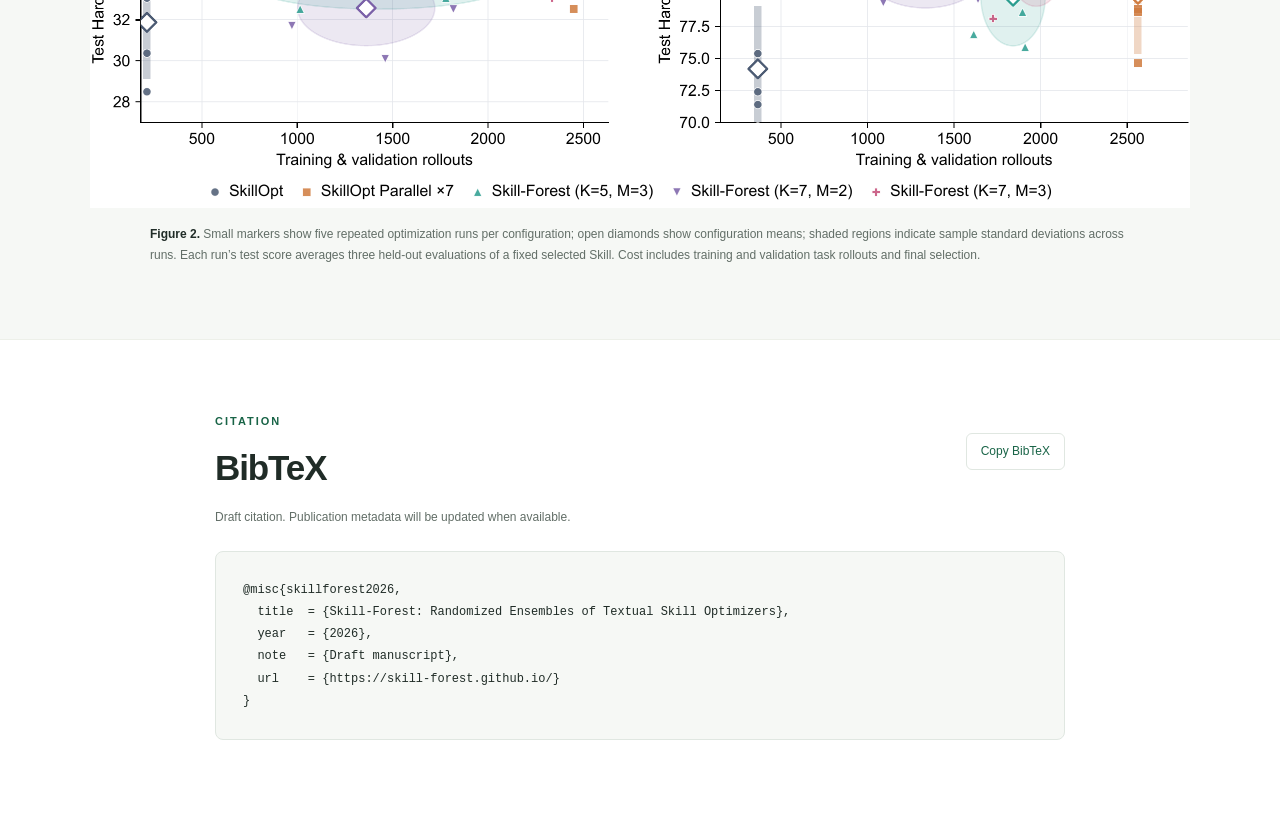
==== commit 23065308: "Add Ours tags to five tree main results" ====
--- a/website/index.html
+++ b/website/index.html
@@ -62,8 +62,8 @@
 <tr><th scope="row">GEPA</th><td>79.62</td><td>—</td><td>—</td><td>31.45</td><td>—</td><td>—</td></tr>
 <tr><th scope="row">SkillOpt</th><td>80.67</td><td>80.71</td><td>52.71</td><td>31.72</td><td>75.37</td><td>64.24</td></tr>
 <tr class="group-row"><th colspan="7" scope="colgroup">5-tree Skill-Forest</th></tr>
-<tr class="highlight"><th scope="row">Merge</th><td>80.26</td><td>81.79</td><td>55.04</td><td>34.68</td><td>82.09</td><td>66.77</td></tr>
-<tr class="highlight"><th scope="row">Select</th><td>80.40</td><td>81.19</td><td>54.84</td><td>34.14</td><td>78.61</td><td>65.84</td></tr>
+<tr class="highlight"><th scope="row">Merge <span class="row-tag">Ours</span></th><td>80.26</td><td>81.79</td><td>55.04</td><td>34.68</td><td>82.09</td><td>66.77</td></tr>
+<tr class="highlight"><th scope="row">Select <span class="row-tag">Ours</span></th><td>80.40</td><td>81.19</td><td>54.84</td><td>34.14</td><td>78.61</td><td>65.84</td></tr>
 <tr class="oracle"><th scope="row">Oracle †</th><td>80.40</td><td>81.31</td><td>54.84</td><td>34.95</td><td><strong>83.33</strong></td><td>66.97</td></tr>
 <tr class="group-row"><th colspan="7" scope="colgroup">7-tree Skill-Forest</th></tr>
 <tr class="highlight"><th scope="row">Merge <span class="row-tag">Ours</span></th><td>80.52</td><td>81.07</td><td>55.23</td><td>34.68</td><td>82.84</td><td>66.87</td></tr>
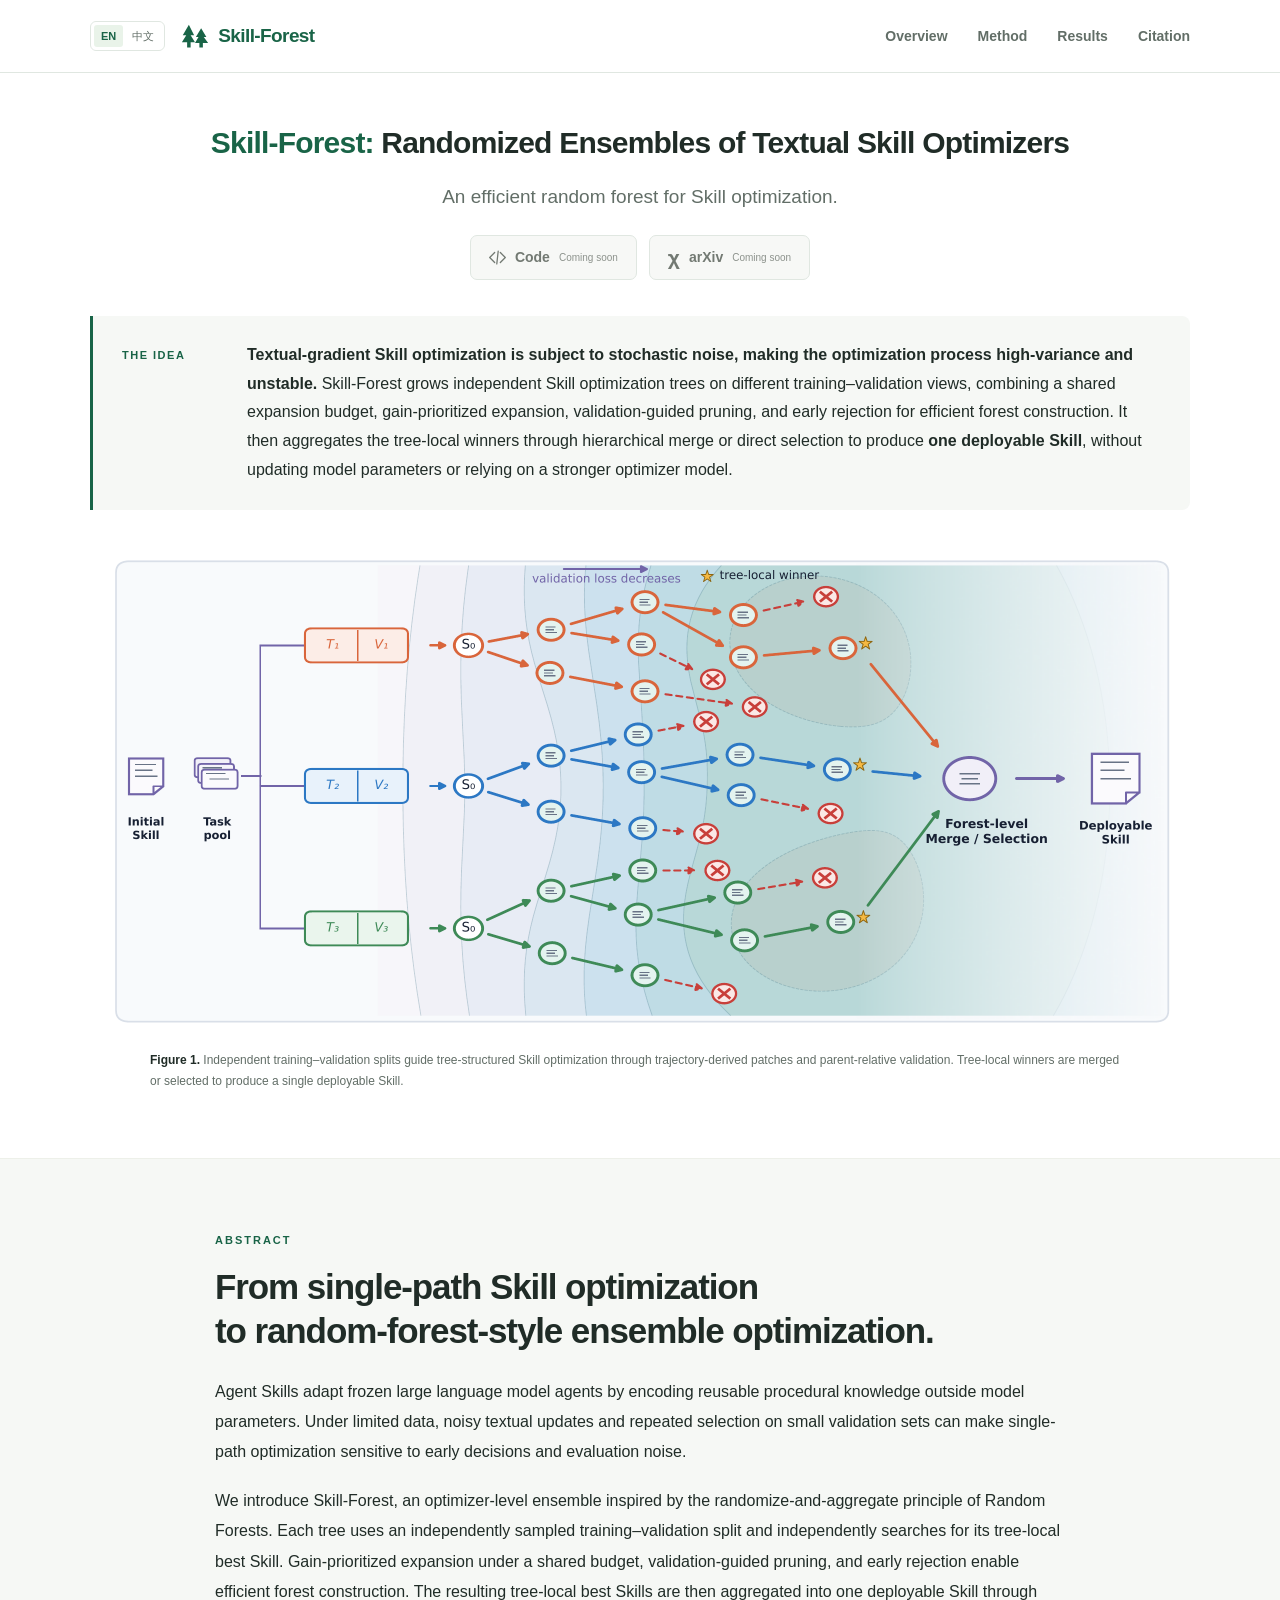
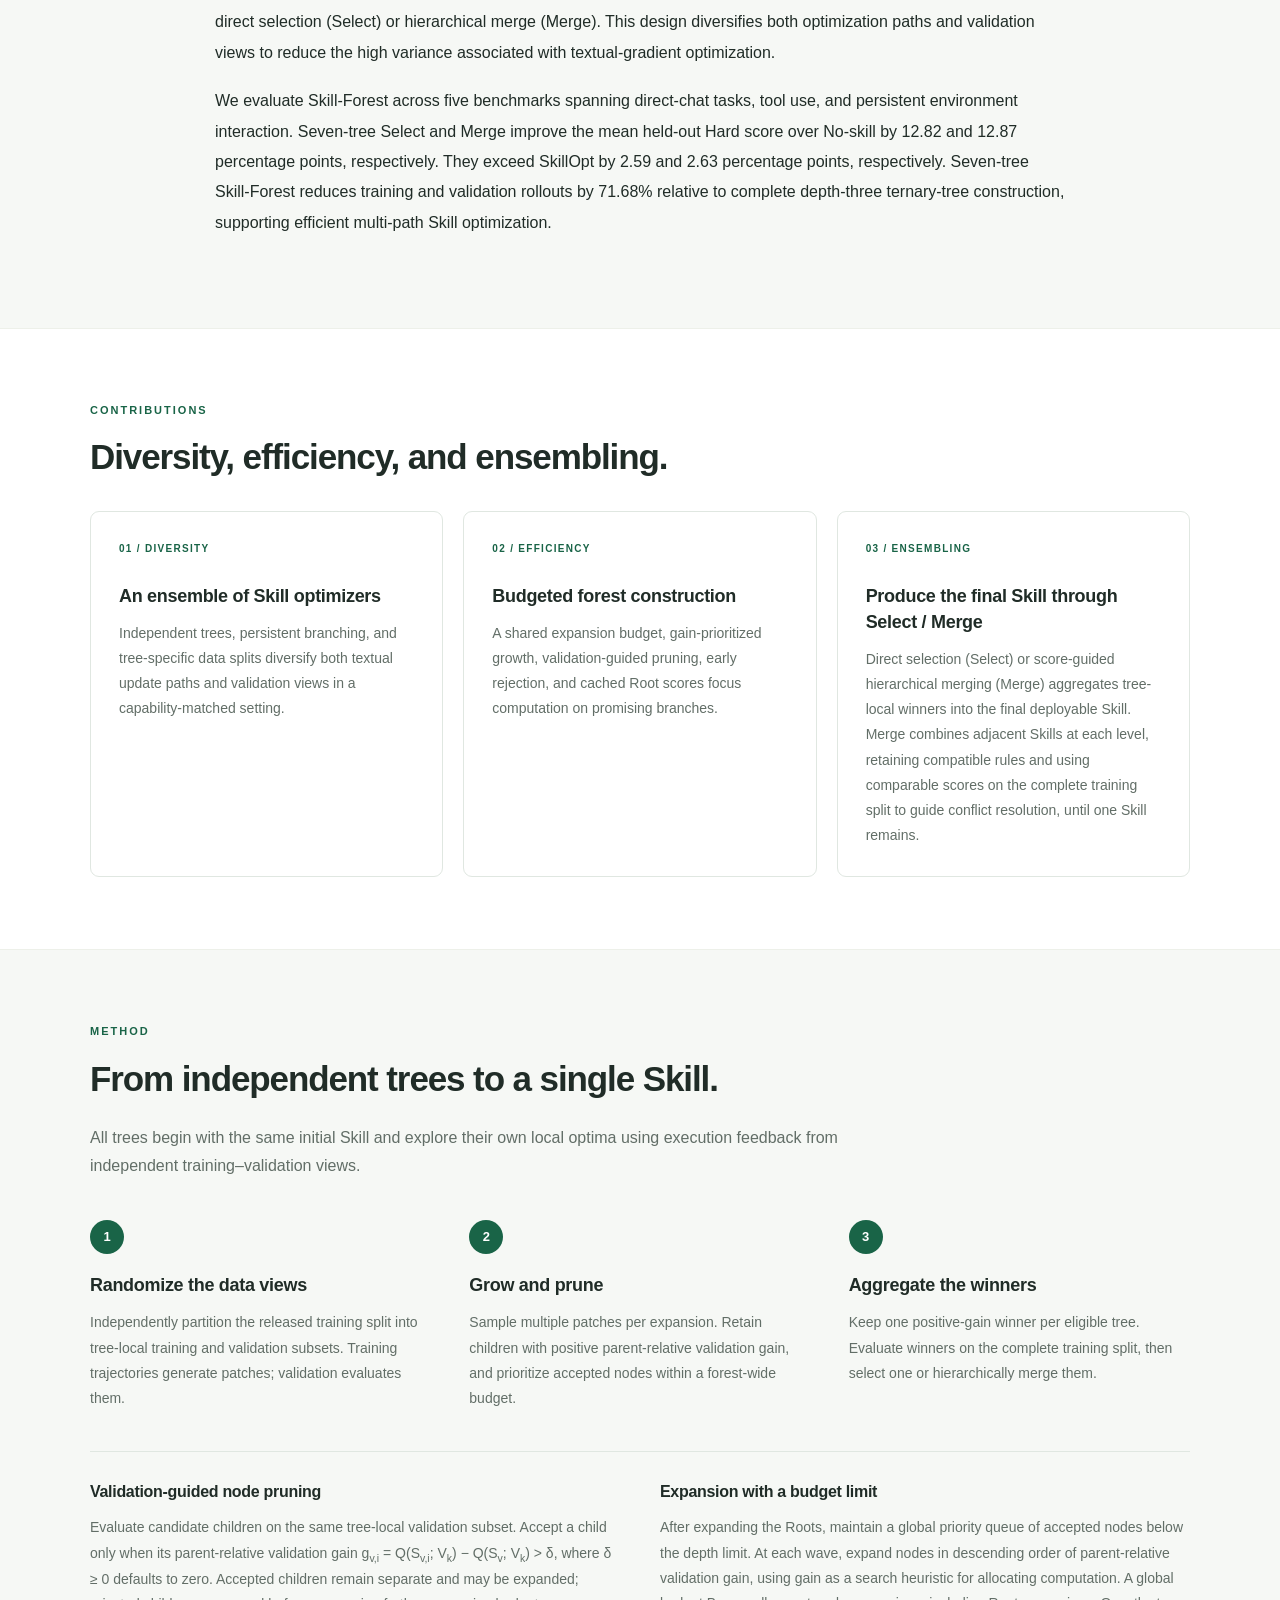
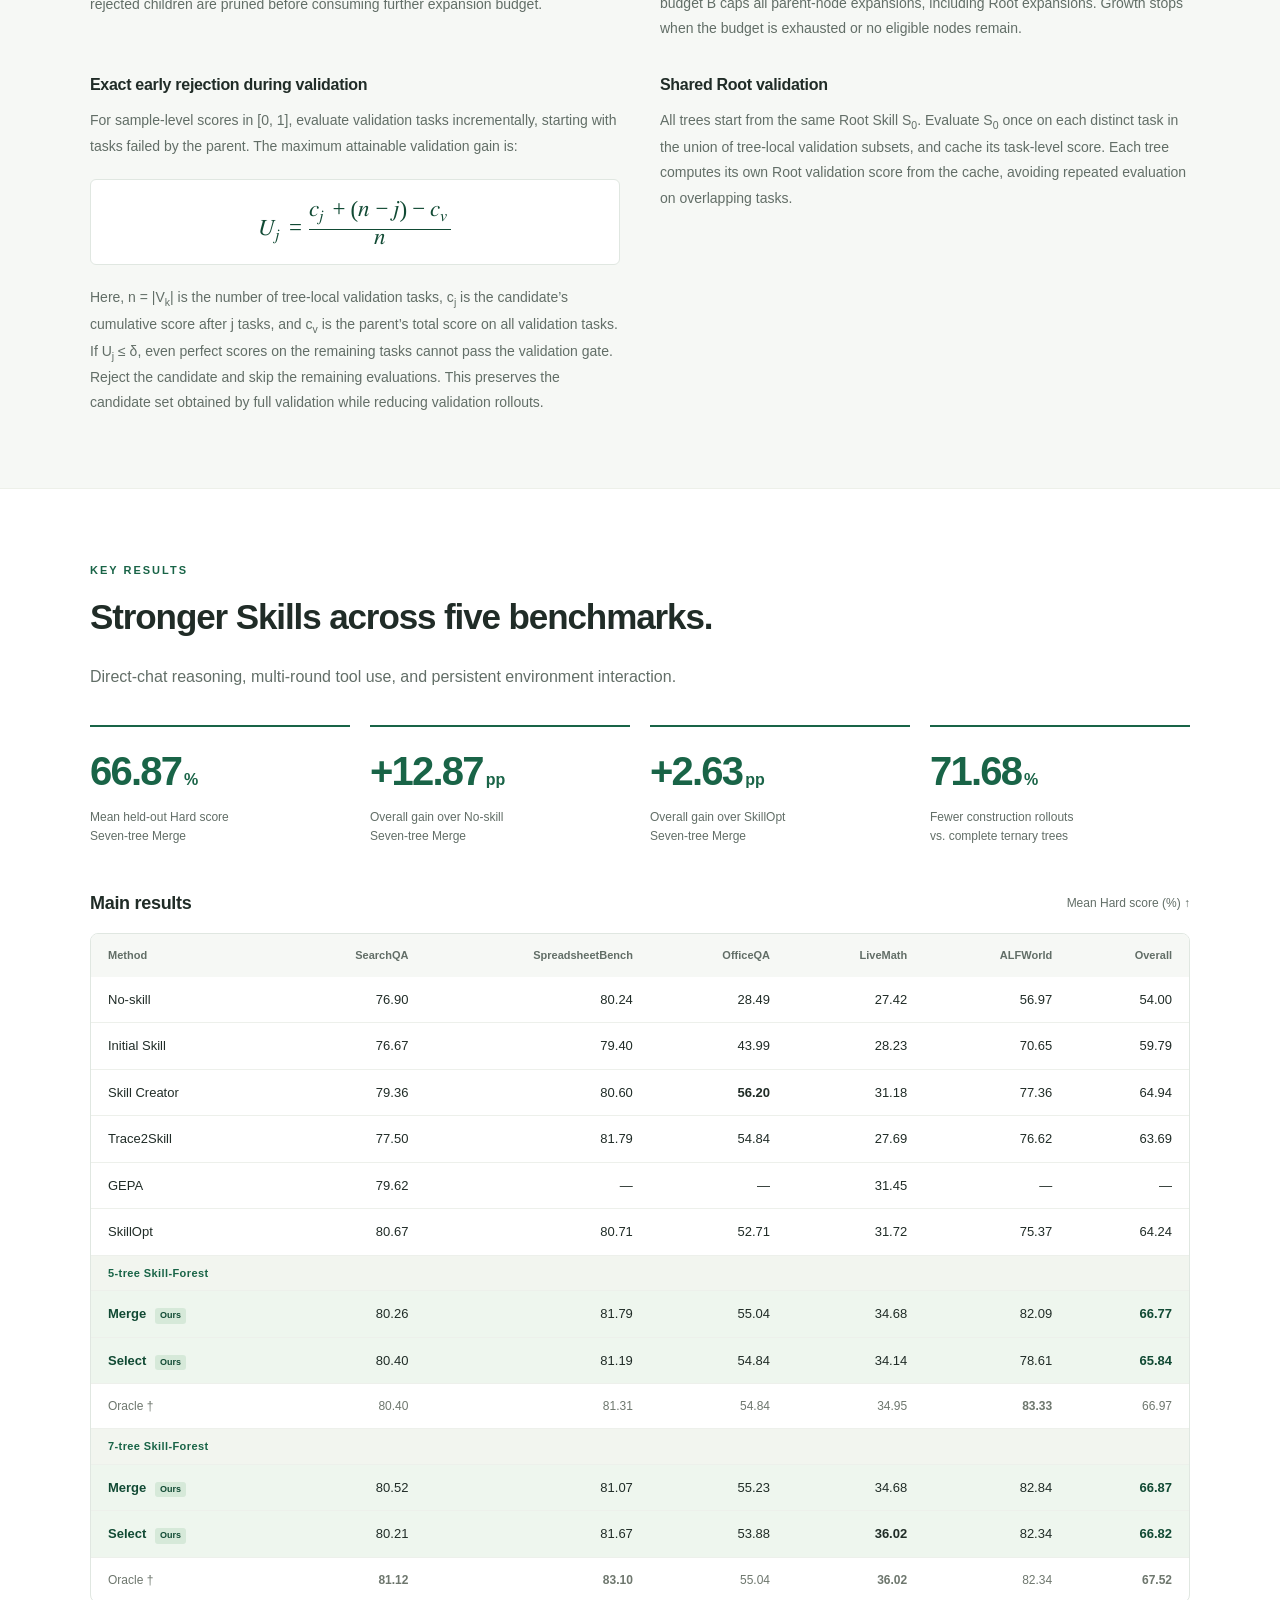
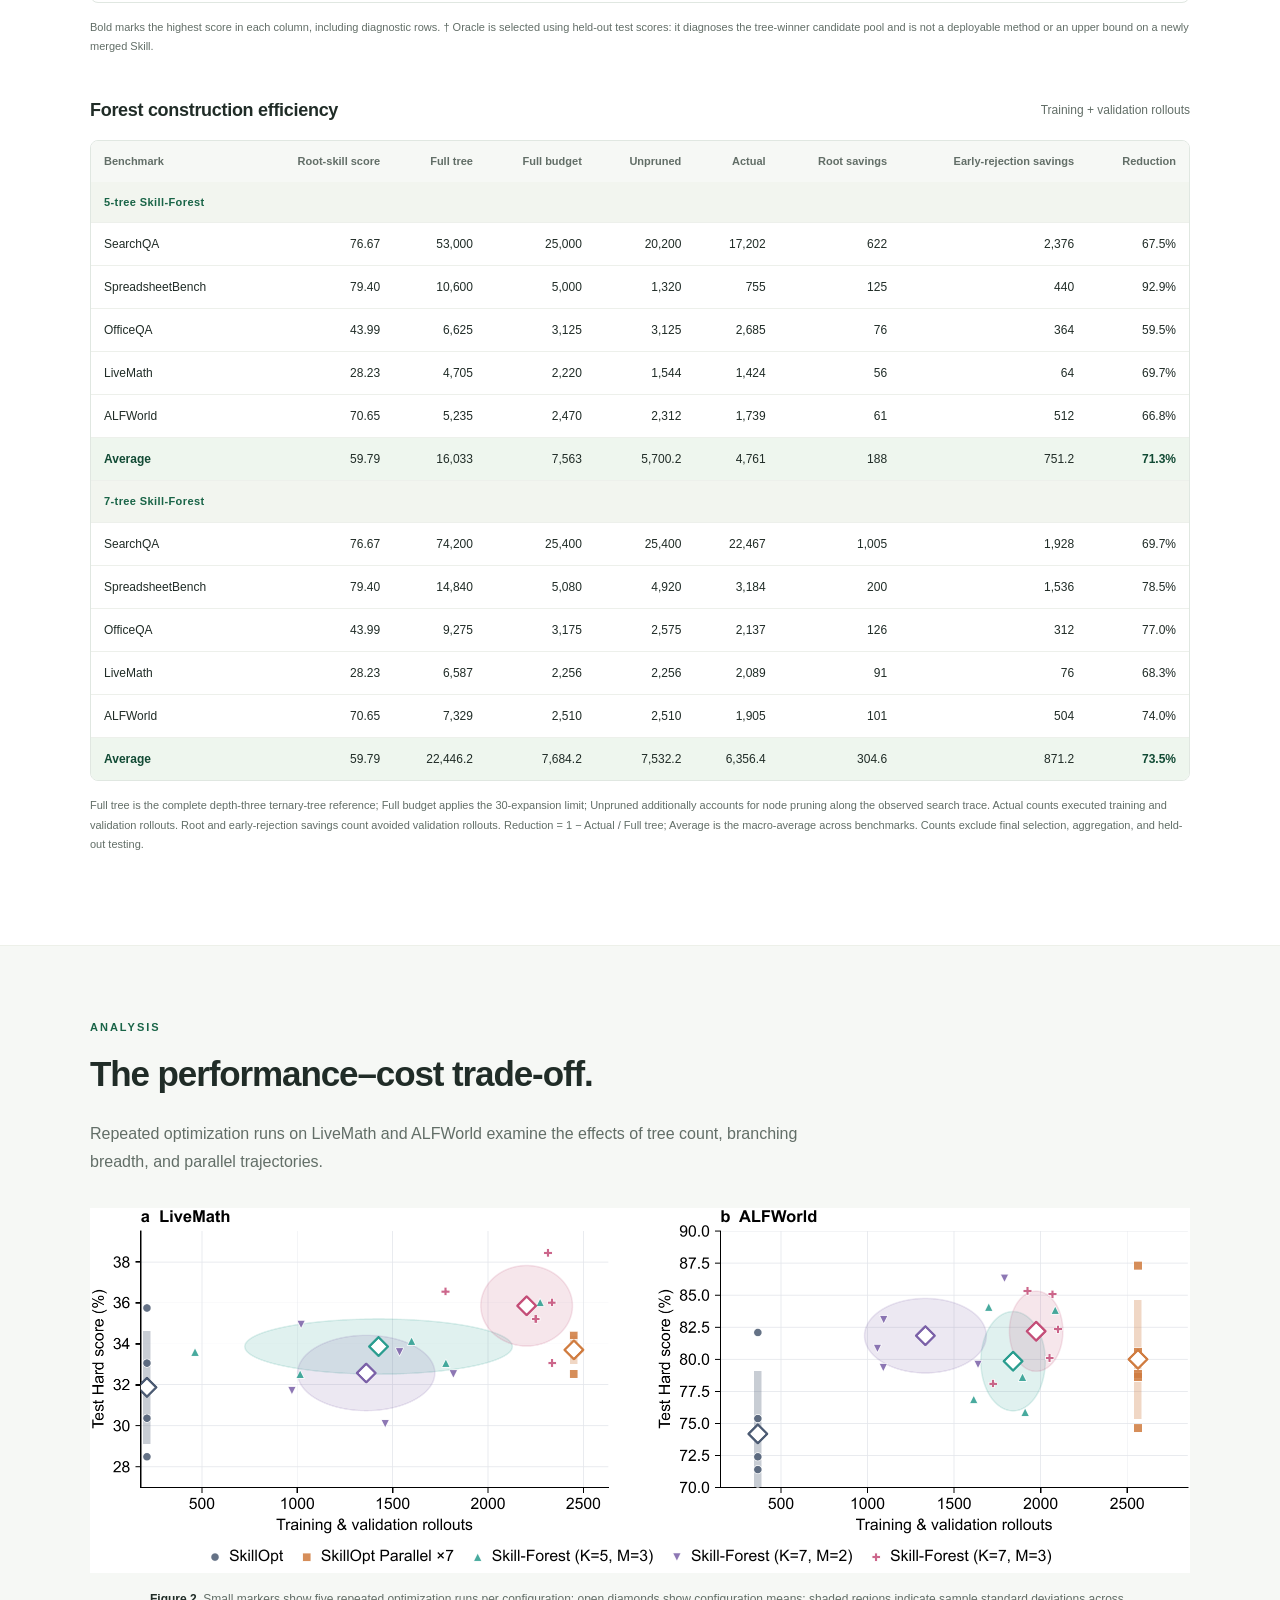
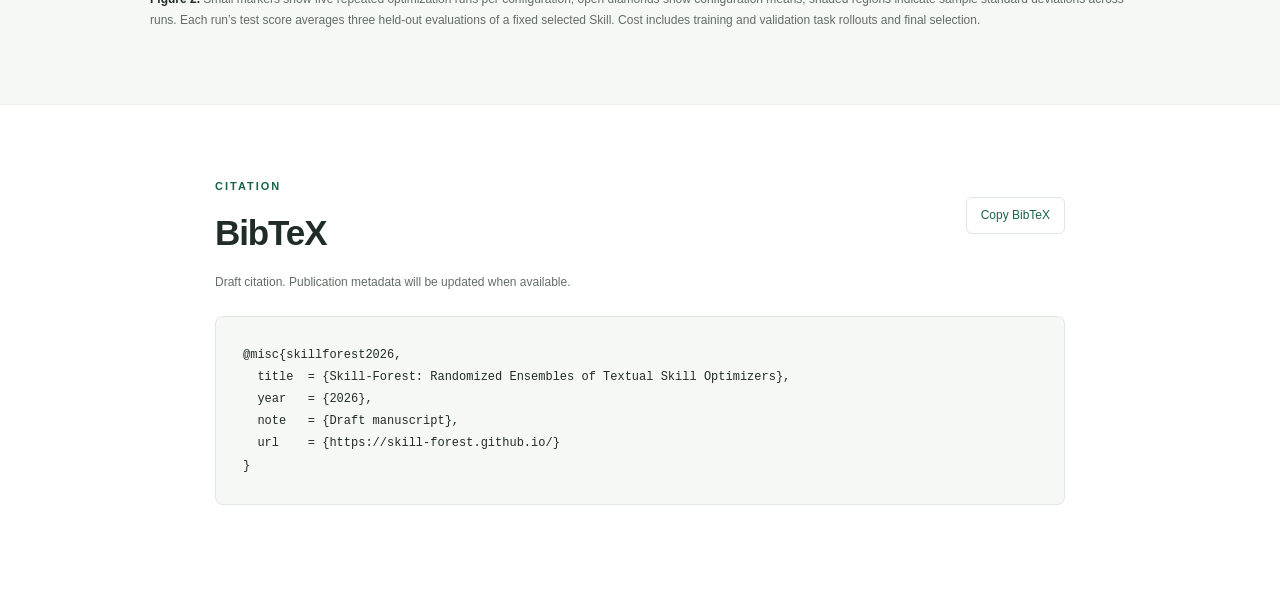
==== commit 62a7ddbf: "Use compact single line desktop title and reduce hero spacing" ====
--- a/website/index.html
+++ b/website/index.html
@@ -27,7 +27,7 @@
 </header>
 <main id="main">
 <section class="hero container">
-  <h1><span>Skill-Forest</span><br>Randomized Ensembles of<br class="desktop-break"> Textual Skill Optimizers</h1>
+  <h1 class="compact-title"><span>Skill-Forest:</span> Randomized Ensembles of Textual Skill Optimizers</h1>
   <p class="hero-description">An efficient random forest for Skill optimization.</p>
   <div class="resource-links">
     <a class="button" id="code-link" aria-disabled="true" role="link" tabindex="0"><svg viewBox="0 0 24 24" aria-hidden="true"><path d="m8 5-7 7 7 7m8-14 7 7-7 7m-3-16-2 18"/></svg>Code <span class="button-tag">Coming soon</span></a>
--- a/website/styles.css
+++ b/website/styles.css
@@ -3,3 +3,5 @@
 .nav-left{display:flex;align-items:center;gap:16px}.language-switch{display:flex;gap:2px;padding:3px;border:1px solid var(--line);border-radius:6px;line-height:1.5}.language-switch a{padding:3px 7px;font-size:11px;color:var(--muted);border-radius:3px}.language-switch a[aria-current="page"]{background:var(--accent);color:var(--green);font-weight:700}.language-switch a:hover{text-decoration:none;background:var(--soft)}html[lang="zh-CN"] body{font-family:-apple-system,BlinkMacSystemFont,"Segoe UI","PingFang SC","Microsoft YaHei",sans-serif}html[lang="zh-CN"] h1,html[lang="zh-CN"] h2,html[lang="zh-CN"] h3{letter-spacing:0}html[lang="zh-CN"] .metrics strong span{font-size:12px}@media(max-width:640px){.nav-left{gap:9px}.nav-left .brand{font-size:14px;gap:5px}.nav-left .brand svg{width:20px}.language-switch a{padding:3px 5px;font-size:10px}.nav-links{gap:12px}}@media(max-width:360px){.nav-left .brand svg{display:none}.nav-links{gap:8px}}
 .method-detail{row-gap:32px}.method-detail .equation{margin:20px 0;padding:20px 12px;background:#fff;border:1px solid var(--line);border-radius:6px;font-size:23px;color:var(--green-dark)}.method-detail sub{font-size:.75em}.method-detail math{font-family:"Cambria Math",STIX Two Math,serif}
 .efficiency-results{margin-top:40px}.efficiency-results table{font-size:12px}.efficiency-results th,.efficiency-results td{padding:12px 13px}
+/* Compact single-line project title on desktop. */
+.hero{padding-top:38px;padding-bottom:36px}.hero h1.compact-title{font-size:clamp(20px,2.35vw,30px);line-height:1.35;letter-spacing:-.8px;margin:12px 0 16px}.hero h1.compact-title>span{font-size:1em;letter-spacing:inherit;margin-bottom:0;display:inline}.hero-description{margin:16px 0 22px}.hero .mobile-break{display:none}@media(min-width:1000px){.hero h1.compact-title{white-space:nowrap}}@media(max-width:640px){.hero{padding-top:25px;padding-bottom:28px}.hero h1.compact-title{font-size:23px;letter-spacing:-.4px;line-height:1.45}.hero-description{font-size:14px;margin:13px 0 20px}}
